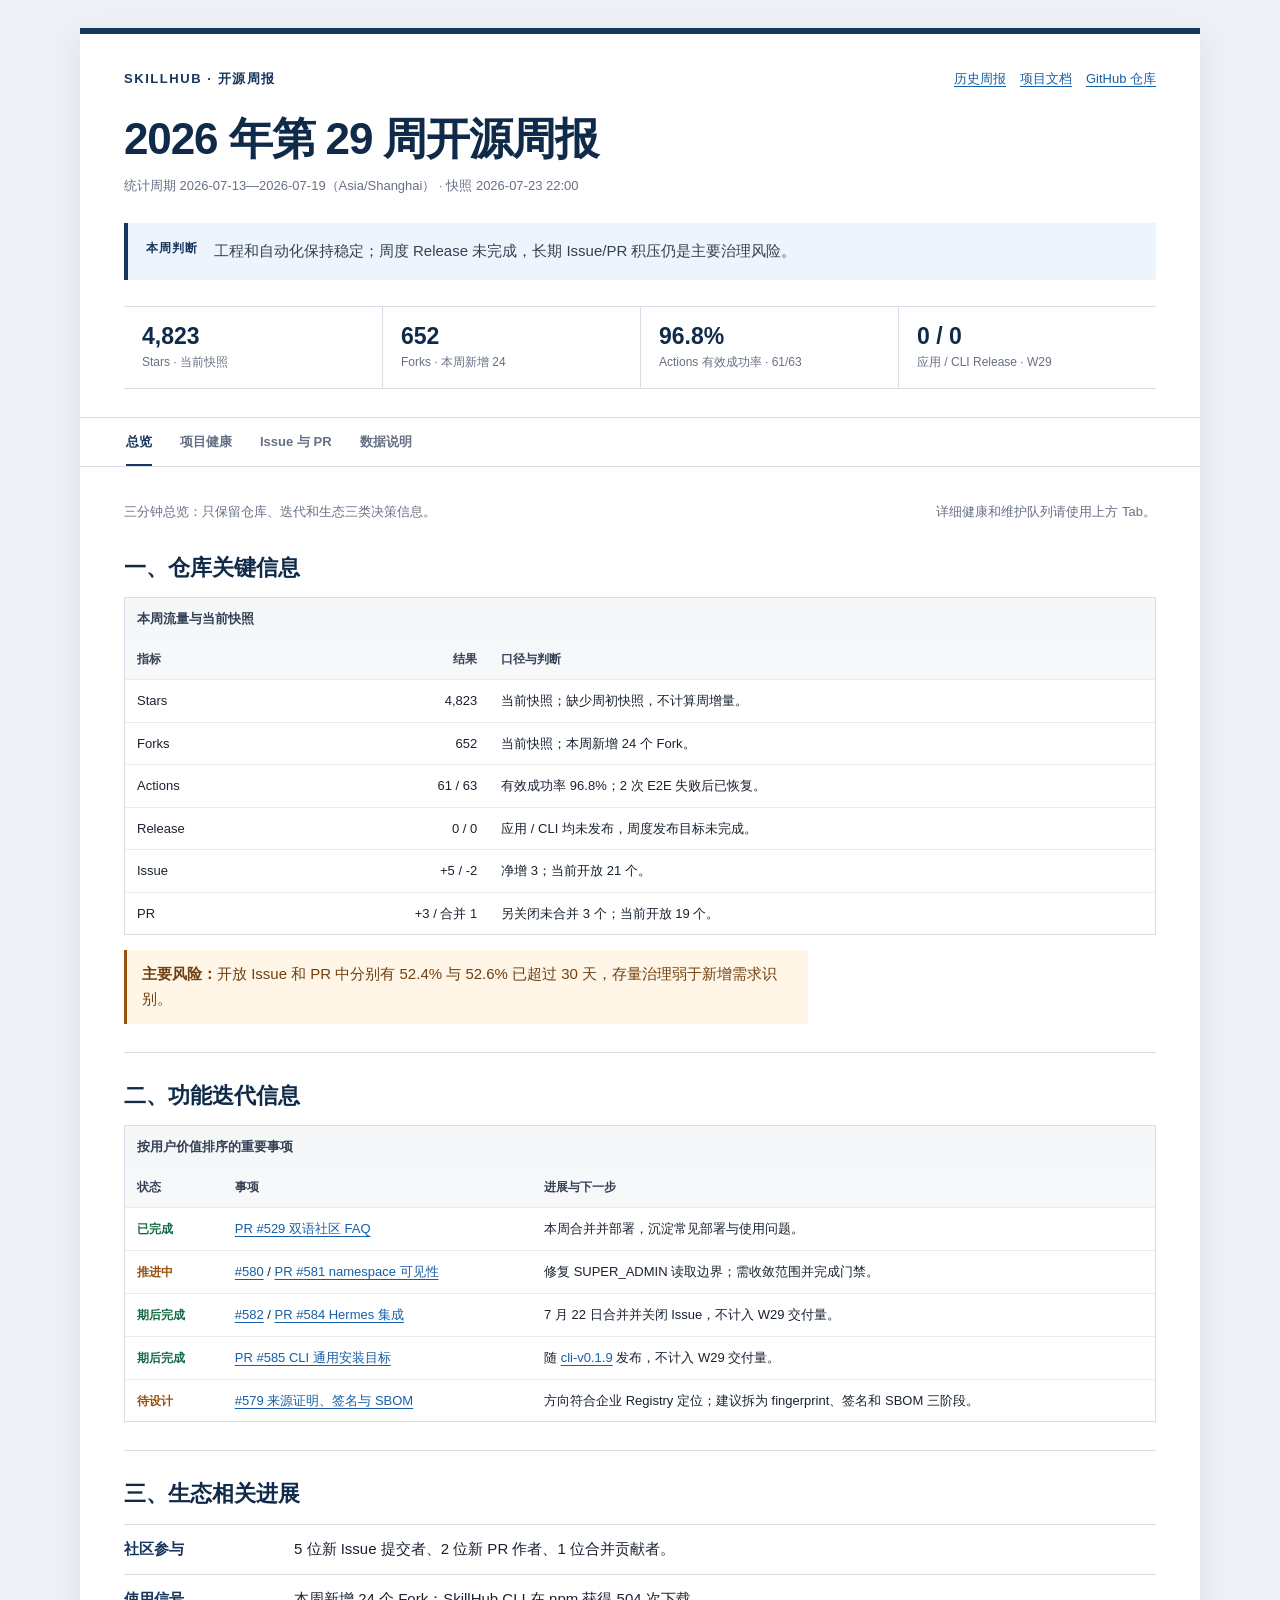
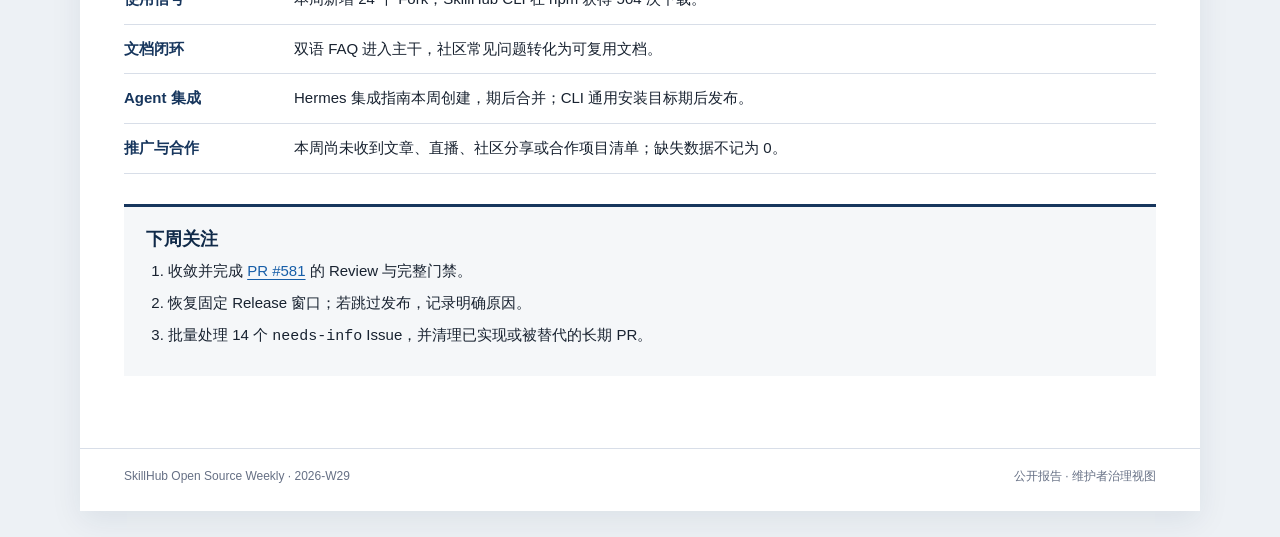
==== site/reports/2026-W29/index.html @ db6c9b44 "feat: publish initial SkillHub weekly report site" ====
<!doctype html>
<html lang="zh-CN">
<head>
  <meta charset="utf-8">
  <meta name="viewport" content="width=device-width,initial-scale=1">
  <meta name="description" content="SkillHub 2026 年第 29 周开源周报：仓库状态、功能迭代、生态进展及项目健康明细。">
  <title>SkillHub 开源周报｜2026 年第 29 周</title>
  <script>document.documentElement.classList.add('js')</script>
  <style>
    :root {
      color-scheme: light;
      --page: #edf1f5;
      --paper: #ffffff;
      --ink: #182230;
      --ink-soft: #344054;
      --muted: #667085;
      --line: #d8dee8;
      --line-soft: #e9edf2;
      --navy: #17365d;
      --navy-dark: #102a49;
      --blue-soft: #edf4fb;
      --green: #166b45;
      --green-soft: #edf8f2;
      --orange: #98520f;
      --orange-soft: #fff6e8;
      --red: #a23535;
      --red-soft: #fff1f1;
      --focus: #2e79c7;
    }

    * {
      box-sizing: border-box;
    }

    html {
      scroll-behavior: smooth;
    }

    body {
      margin: 0;
      background: var(--page);
      color: var(--ink);
      font: 15px/1.65 -apple-system, BlinkMacSystemFont, "Segoe UI", "PingFang SC",
        "Microsoft YaHei", sans-serif;
      text-rendering: optimizeLegibility;
    }

    a {
      color: #175ea8;
      text-underline-offset: 3px;
    }

    a:hover {
      color: #0f477f;
    }

    button,
    a {
      -webkit-tap-highlight-color: transparent;
    }

    :focus-visible {
      outline: 3px solid var(--focus);
      outline-offset: 3px;
    }

    .skip-link {
      position: fixed;
      z-index: 20;
      top: 8px;
      left: -999px;
      padding: 8px 12px;
      background: var(--navy-dark);
      color: #fff;
    }

    .skip-link:focus {
      left: 8px;
    }

    .report {
      width: min(1120px, calc(100% - 32px));
      min-height: 100vh;
      margin: 28px auto;
      background: var(--paper);
      box-shadow: 0 10px 30px rgb(16 42 73 / 8%);
    }

    .masthead {
      padding: 34px 44px 28px;
      border-top: 6px solid var(--navy);
    }

    .topline {
      display: flex;
      align-items: center;
      justify-content: space-between;
      gap: 20px;
      margin-bottom: 24px;
    }

    .brand {
      color: var(--navy);
      font-size: 13px;
      font-weight: 800;
      letter-spacing: .12em;
      text-transform: uppercase;
    }

    .utility-links {
      display: flex;
      flex-wrap: wrap;
      gap: 14px;
      font-size: 13px;
    }

    h1 {
      max-width: 780px;
      margin: 0;
      color: var(--navy-dark);
      font-size: clamp(30px, 4vw, 44px);
      line-height: 1.18;
      letter-spacing: -.025em;
    }

    .period {
      margin: 10px 0 0;
      color: var(--muted);
      font-size: 13px;
    }

    .headline {
      display: grid;
      grid-template-columns: auto 1fr;
      gap: 16px;
      align-items: start;
      margin: 26px 0 0;
      padding: 16px 18px;
      background: var(--blue-soft);
      border-left: 4px solid var(--navy);
      color: var(--ink-soft);
    }

    .headline-label {
      color: var(--navy);
      font-size: 12px;
      font-weight: 800;
      letter-spacing: .08em;
      white-space: nowrap;
    }

    .headline p {
      margin: 0;
    }

    .metrics {
      display: grid;
      grid-template-columns: repeat(4, 1fr);
      margin-top: 26px;
      border-block: 1px solid var(--line);
    }

    .metric {
      min-width: 0;
      padding: 15px 18px;
      border-left: 1px solid var(--line);
    }

    .metric:first-child {
      border-left: 0;
    }

    .metric strong {
      display: block;
      color: var(--navy-dark);
      font-size: 23px;
      line-height: 1.25;
      font-variant-numeric: tabular-nums;
    }

    .metric span {
      display: block;
      margin-top: 3px;
      color: var(--muted);
      font-size: 12px;
    }

    .tabs-wrap {
      position: sticky;
      z-index: 10;
      top: 0;
      overflow-x: auto;
      background: rgb(255 255 255 / 96%);
      border-block: 1px solid var(--line);
      backdrop-filter: blur(8px);
    }

    .tabs {
      display: flex;
      min-width: max-content;
      padding: 0 32px;
    }

    .tab {
      position: relative;
      min-height: 48px;
      padding: 0 14px;
      border: 0;
      background: transparent;
      color: var(--muted);
      cursor: pointer;
      font: inherit;
      font-size: 13px;
      font-weight: 750;
    }

    .tab::after {
      position: absolute;
      right: 14px;
      bottom: -1px;
      left: 14px;
      height: 3px;
      background: transparent;
      content: "";
    }

    .tab:hover {
      color: var(--navy);
    }

    .tab[aria-selected="true"] {
      color: var(--navy);
    }

    .tab[aria-selected="true"]::after {
      background: var(--navy);
    }

    main {
      padding: 0 44px 42px;
    }

    .tab-panel {
      padding-top: 4px;
    }

    .js .tab-panel[hidden] {
      display: none;
    }

    .panel-intro {
      display: flex;
      justify-content: space-between;
      gap: 24px;
      margin: 30px 0 2px;
      color: var(--muted);
      font-size: 13px;
    }

    .panel-intro p {
      margin: 0;
    }

    section.report-section {
      padding: 28px 0;
      border-top: 1px solid var(--line);
    }

    section.report-section:first-of-type {
      border-top: 0;
    }

    h2 {
      margin: 0 0 15px;
      color: var(--navy-dark);
      font-size: 22px;
      line-height: 1.35;
    }

    h3 {
      margin: 24px 0 10px;
      color: var(--ink);
      font-size: 16px;
      line-height: 1.4;
    }

    p {
      max-width: 82ch;
    }

    .section-lead {
      margin: -5px 0 17px;
      color: var(--ink-soft);
    }

    .table-wrap {
      overflow-x: auto;
      border: 1px solid var(--line);
    }

    table {
      width: 100%;
      min-width: 680px;
      border-collapse: collapse;
      font-size: 13px;
    }

    caption {
      padding: 10px 12px;
      background: #f5f7f9;
      color: var(--ink-soft);
      font-weight: 750;
      text-align: left;
    }

    th,
    td {
      padding: 10px 12px;
      border-bottom: 1px solid var(--line-soft);
      vertical-align: top;
      text-align: left;
    }

    th {
      background: #f7f8fa;
      color: var(--ink-soft);
      font-size: 12px;
      font-weight: 750;
      white-space: nowrap;
    }

    tbody tr:last-child td {
      border-bottom: 0;
    }

    .number {
      text-align: right;
      white-space: nowrap;
      font-variant-numeric: tabular-nums;
    }

    .status,
    .value-level {
      display: inline-block;
      font-size: 12px;
      font-weight: 800;
      white-space: nowrap;
    }

    .status.ok {
      color: var(--green);
    }

    .status.warn {
      color: var(--orange);
    }

    .status.risk {
      color: var(--red);
    }

    .value-level {
      min-width: 25px;
      padding: 1px 7px;
      border: 1px solid currentColor;
      border-radius: 999px;
      text-align: center;
    }

    .value-a {
      color: var(--red);
    }

    .value-b {
      color: var(--orange);
    }

    .value-c {
      color: var(--navy);
    }

    .value-d {
      color: var(--muted);
    }

    .risk-note {
      margin: 15px 0 0;
      padding: 12px 15px;
      background: var(--orange-soft);
      border-left: 3px solid var(--orange);
      color: #704010;
    }

    .ecosystem-list,
    .fact-list {
      margin: 0;
      padding: 0;
      list-style: none;
      border-top: 1px solid var(--line);
    }

    .ecosystem-list li {
      display: grid;
      grid-template-columns: 150px 1fr;
      gap: 20px;
      padding: 12px 0;
      border-bottom: 1px solid var(--line);
    }

    .ecosystem-list strong {
      color: var(--navy);
    }

    .next-actions {
      margin: 2px 0 30px;
      padding: 20px 22px;
      background: #f5f7f9;
      border-top: 3px solid var(--navy);
    }

    .next-actions h2 {
      margin-bottom: 8px;
      font-size: 18px;
    }

    .next-actions ol {
      margin: 0;
      padding-left: 22px;
    }

    .next-actions li {
      margin: 7px 0;
    }

    .health-grid {
      display: grid;
      grid-template-columns: 1fr 1fr;
      gap: 18px;
      margin-top: 18px;
    }

    .health-note {
      padding: 17px 18px;
      border: 1px solid var(--line);
    }

    .health-note h3 {
      margin: 0 0 7px;
      color: var(--navy);
    }

    .health-note p {
      margin: 0;
      color: var(--ink-soft);
    }

    .flow-summary {
      display: grid;
      grid-template-columns: repeat(2, 1fr);
      gap: 1px;
      margin: 18px 0 24px;
      background: var(--line);
      border: 1px solid var(--line);
    }

    .flow-item {
      padding: 15px 17px;
      background: var(--paper);
    }

    .flow-item strong {
      display: block;
      color: var(--navy);
      font-size: 18px;
      font-variant-numeric: tabular-nums;
    }

    .flow-item span {
      color: var(--muted);
      font-size: 12px;
    }

    details {
      margin-top: 16px;
      border: 1px solid var(--line);
    }

    summary {
      padding: 12px 15px;
      background: #f7f8fa;
      color: var(--ink-soft);
      cursor: pointer;
      font-weight: 750;
    }

    .details-body {
      padding: 4px 15px 14px;
    }

    .method-list {
      margin: 0;
      padding: 0;
      list-style: none;
      border-top: 1px solid var(--line);
    }

    .method-list li {
      display: grid;
      grid-template-columns: 180px 1fr;
      gap: 20px;
      padding: 12px 0;
      border-bottom: 1px solid var(--line);
    }

    .method-list strong {
      color: var(--navy);
    }

    footer {
      display: flex;
      justify-content: space-between;
      gap: 24px;
      padding: 18px 44px 24px;
      border-top: 1px solid var(--line);
      color: var(--muted);
      font-size: 12px;
    }

    .sr-only {
      position: absolute;
      width: 1px;
      height: 1px;
      padding: 0;
      margin: -1px;
      overflow: hidden;
      clip: rect(0, 0, 0, 0);
      white-space: nowrap;
      border: 0;
    }

    @media (max-width: 760px) {
      .report {
        width: 100%;
        margin: 0;
        box-shadow: none;
      }

      .masthead,
      main,
      footer {
        padding-right: 18px;
        padding-left: 18px;
      }

      .topline,
      footer,
      .panel-intro {
        align-items: flex-start;
        flex-direction: column;
        gap: 8px;
      }

      .headline {
        grid-template-columns: 1fr;
        gap: 5px;
      }

      .metrics {
        grid-template-columns: repeat(2, 1fr);
      }

      .metric:nth-child(3) {
        border-top: 1px solid var(--line);
        border-left: 0;
      }

      .metric:nth-child(4) {
        border-top: 1px solid var(--line);
      }

      .tabs {
        padding: 0 6px;
      }

      .health-grid,
      .flow-summary {
        grid-template-columns: 1fr;
      }

      .ecosystem-list li,
      .method-list li {
        grid-template-columns: 1fr;
        gap: 3px;
      }
    }

    @media (prefers-reduced-motion: reduce) {
      html {
        scroll-behavior: auto;
      }
    }

    @media print {
      @page {
        size: A4;
        margin: 13mm;
      }

      body {
        background: #fff;
        font-size: 10px;
      }

      .report {
        width: 100%;
        margin: 0;
        box-shadow: none;
      }

      .masthead,
      main,
      footer {
        padding-right: 0;
        padding-left: 0;
      }

      .tabs-wrap,
      .skip-link,
      .utility-links {
        display: none !important;
      }

      .tab-panel[hidden] {
        display: block !important;
      }

      .tab-panel {
        break-before: page;
      }

      .tab-panel:first-child {
        break-before: auto;
      }

      section.report-section {
        padding: 16px 0;
      }

      h1 {
        font-size: 27px;
      }

      h2,
      h3,
      tr,
      .health-note,
      .next-actions {
        break-inside: avoid;
      }

      table {
        min-width: 0;
        font-size: 8px;
      }

      th,
      td {
        padding: 5px 6px;
      }
    }
  </style>
  <noscript>
    <style>
      .tabs-wrap { display: none !important; }
      .tab-panel[hidden] { display: block !important; }
    </style>
  </noscript>
</head>
<body>
  <a class="skip-link" href="#report-content">跳到报告正文</a>
  <article class="report">
    <header class="masthead">
      <div class="topline">
        <span class="brand">SkillHub · 开源周报</span>
        <nav class="utility-links" aria-label="站点链接">
          <a href="../../archive.html">历史周报</a>
          <a href="https://iflytek.github.io/skillhub/">项目文档</a>
          <a href="https://github.com/iflytek/skillhub">GitHub 仓库</a>
        </nav>
      </div>
      <h1>2026 年第 29 周开源周报</h1>
      <p class="period">统计周期 2026-07-13—2026-07-19（Asia/Shanghai） · 快照 2026-07-23 22:00</p>
      <div class="headline">
        <span class="headline-label">本周判断</span>
        <p>工程和自动化保持稳定；周度 Release 未完成，长期 Issue/PR 积压仍是主要治理风险。</p>
      </div>
      <div class="metrics" aria-label="四项核心指标">
        <div class="metric"><strong>4,823</strong><span>Stars · 当前快照</span></div>
        <div class="metric"><strong>652</strong><span>Forks · 本周新增 24</span></div>
        <div class="metric"><strong>96.8%</strong><span>Actions 有效成功率 · 61/63</span></div>
        <div class="metric"><strong>0 / 0</strong><span>应用 / CLI Release · W29</span></div>
      </div>
    </header>

    <div class="tabs-wrap">
      <nav class="tabs" role="tablist" aria-label="周报视图">
        <button class="tab" id="tab-overview" type="button" role="tab" aria-selected="true"
          aria-controls="panel-overview" tabindex="0" data-tab="overview">总览</button>
        <button class="tab" id="tab-health" type="button" role="tab" aria-selected="false"
          aria-controls="panel-health" tabindex="-1" data-tab="health">项目健康</button>
        <button class="tab" id="tab-flow" type="button" role="tab" aria-selected="false"
          aria-controls="panel-flow" tabindex="-1" data-tab="flow">Issue 与 PR</button>
        <button class="tab" id="tab-method" type="button" role="tab" aria-selected="false"
          aria-controls="panel-method" tabindex="-1" data-tab="method">数据说明</button>
      </nav>
    </div>

    <main id="report-content">
      <div class="tab-panel" id="panel-overview" role="tabpanel" tabindex="0"
        aria-labelledby="tab-overview" data-panel="overview">
        <div class="panel-intro">
          <p>三分钟总览：只保留仓库、迭代和生态三类决策信息。</p>
          <p>详细健康和维护队列请使用上方 Tab。</p>
        </div>

        <section class="report-section" aria-labelledby="repository-title">
          <h2 id="repository-title">一、仓库关键信息</h2>
          <div class="table-wrap">
            <table>
              <caption>本周流量与当前快照</caption>
              <thead>
                <tr><th>指标</th><th class="number">结果</th><th>口径与判断</th></tr>
              </thead>
              <tbody>
                <tr><td>Stars</td><td class="number">4,823</td><td>当前快照；缺少周初快照，不计算周增量。</td></tr>
                <tr><td>Forks</td><td class="number">652</td><td>当前快照；本周新增 24 个 Fork。</td></tr>
                <tr><td>Actions</td><td class="number">61 / 63</td><td>有效成功率 96.8%；2 次 E2E 失败后已恢复。</td></tr>
                <tr><td>Release</td><td class="number">0 / 0</td><td>应用 / CLI 均未发布，周度发布目标未完成。</td></tr>
                <tr><td>Issue</td><td class="number">+5 / -2</td><td>净增 3；当前开放 21 个。</td></tr>
                <tr><td>PR</td><td class="number">+3 / 合并 1</td><td>另关闭未合并 3 个；当前开放 19 个。</td></tr>
              </tbody>
            </table>
          </div>
          <p class="risk-note"><strong>主要风险：</strong>开放 Issue 和 PR 中分别有 52.4% 与 52.6% 已超过 30 天，存量治理弱于新增需求识别。</p>
        </section>

        <section class="report-section" aria-labelledby="feature-title">
          <h2 id="feature-title">二、功能迭代信息</h2>
          <div class="table-wrap">
            <table>
              <caption>按用户价值排序的重要事项</caption>
              <thead>
                <tr><th>状态</th><th>事项</th><th>进展与下一步</th></tr>
              </thead>
              <tbody>
                <tr>
                  <td><span class="status ok">已完成</span></td>
                  <td><a href="https://github.com/iflytek/skillhub/pull/529">PR #529 双语社区 FAQ</a></td>
                  <td>本周合并并部署，沉淀常见部署与使用问题。</td>
                </tr>
                <tr>
                  <td><span class="status warn">推进中</span></td>
                  <td><a href="https://github.com/iflytek/skillhub/issues/580">#580</a> / <a href="https://github.com/iflytek/skillhub/pull/581">PR #581 namespace 可见性</a></td>
                  <td>修复 SUPER_ADMIN 读取边界；需收敛范围并完成门禁。</td>
                </tr>
                <tr>
                  <td><span class="status ok">期后完成</span></td>
                  <td><a href="https://github.com/iflytek/skillhub/issues/582">#582</a> / <a href="https://github.com/iflytek/skillhub/pull/584">PR #584 Hermes 集成</a></td>
                  <td>7 月 22 日合并并关闭 Issue，不计入 W29 交付量。</td>
                </tr>
                <tr>
                  <td><span class="status ok">期后完成</span></td>
                  <td><a href="https://github.com/iflytek/skillhub/pull/585">PR #585 CLI 通用安装目标</a></td>
                  <td>随 <a href="https://github.com/iflytek/skillhub/releases/tag/cli-v0.1.9">cli-v0.1.9</a> 发布，不计入 W29 交付量。</td>
                </tr>
                <tr>
                  <td><span class="status warn">待设计</span></td>
                  <td><a href="https://github.com/iflytek/skillhub/issues/579">#579 来源证明、签名与 SBOM</a></td>
                  <td>方向符合企业 Registry 定位；建议拆为 fingerprint、签名和 SBOM 三阶段。</td>
                </tr>
              </tbody>
            </table>
          </div>
        </section>

        <section class="report-section" aria-labelledby="ecosystem-title">
          <h2 id="ecosystem-title">三、生态相关进展</h2>
          <ul class="ecosystem-list">
            <li><strong>社区参与</strong><span>5 位新 Issue 提交者、2 位新 PR 作者、1 位合并贡献者。</span></li>
            <li><strong>使用信号</strong><span>本周新增 24 个 Fork；SkillHub CLI 在 npm 获得 504 次下载。</span></li>
            <li><strong>文档闭环</strong><span>双语 FAQ 进入主干，社区常见问题转化为可复用文档。</span></li>
            <li><strong>Agent 集成</strong><span>Hermes 集成指南本周创建，期后合并；CLI 通用安装目标期后发布。</span></li>
            <li><strong>推广与合作</strong><span>本周尚未收到文章、直播、社区分享或合作项目清单；缺失数据不记为 0。</span></li>
          </ul>
        </section>

        <aside class="next-actions" aria-labelledby="next-title">
          <h2 id="next-title">下周关注</h2>
          <ol>
            <li>收敛并完成 <a href="https://github.com/iflytek/skillhub/pull/581">PR #581</a> 的 Review 与完整门禁。</li>
            <li>恢复固定 Release 窗口；若跳过发布，记录明确原因。</li>
            <li>批量处理 14 个 <code>needs-info</code> Issue，并清理已实现或被替代的长期 PR。</li>
          </ol>
        </aside>
      </div>

      <div class="tab-panel" id="panel-health" role="tabpanel" tabindex="0"
        aria-labelledby="tab-health" data-panel="health" hidden>
        <div class="panel-intro">
          <p>项目健康详情：用于维护者判断工程、交付和治理风险。</p>
          <p>成功流水线不等同于“无漏洞”。</p>
        </div>

        <section class="report-section" aria-labelledby="health-summary-title">
          <h2 id="health-summary-title">项目健康状态</h2>
          <div class="table-wrap">
            <table>
              <caption>健康维度判断</caption>
              <thead>
                <tr><th>维度</th><th>状态</th><th>证据</th><th>判断</th></tr>
              </thead>
              <tbody>
                <tr><td>工程稳定性</td><td><span class="status ok">稳定</span></td><td>61/63，96.8%</td><td>失败集中于 PR #581 早期 E2E，后续恢复。</td></tr>
                <tr><td>安全流水线</td><td><span class="status ok">稳定</span></td><td>11/11 执行成功</td><td>另有 3 次等待外部 PR 授权；不代表漏洞为零。</td></tr>
                <tr><td>自动化运营</td><td><span class="status ok">稳定</span></td><td>Rescore 28/28；Triage 6/6</td><td>新 Issue 自动分诊平均约 17 秒。</td></tr>
                <tr><td>Release 交付</td><td><span class="status risk">风险</span></td><td>W29 为 0 / 0</td><td>应用发布空窗达到 16 天，周度目标未完成。</td></tr>
                <tr><td>Issue 治理</td><td><span class="status warn">需关注</span></td><td>11/21 超 30 天</td><td>14 个仍为 <code>needs-info</code>。</td></tr>
                <tr><td>PR 治理</td><td><span class="status warn">需关注</span></td><td>10/19 超 30 天</td><td>Review 与关闭决策仍是主要瓶颈。</td></tr>
                <tr><td>社区响应</td><td><span class="status warn">需关注</span></td><td>人工覆盖 3/5</td><td>自动分诊全覆盖，但不能替代维护者确认。</td></tr>
              </tbody>
            </table>
          </div>
        </section>

        <section class="report-section" aria-labelledby="ci-title">
          <h2 id="ci-title">CI 与自动化执行</h2>
          <p class="section-lead">统计期内有 101 条 Actions 记录，其中 63 次实际执行；<code>action_required</code> 与条件性 <code>skipped</code> 不进入有效成功率分母。</p>
          <div class="table-wrap">
            <table>
              <caption>工作流执行明细</caption>
              <thead>
                <tr><th>工作流</th><th class="number">总记录</th><th class="number">成功</th><th class="number">失败</th><th class="number">等待授权</th><th class="number">跳过</th></tr>
              </thead>
              <tbody>
                <tr><td>PR Tests</td><td class="number">12</td><td class="number">9</td><td class="number">0</td><td class="number">3</td><td class="number">0</td></tr>
                <tr><td>PR E2E Tests</td><td class="number">8</td><td class="number">4</td><td class="number">2</td><td class="number">2</td><td class="number">0</td></tr>
                <tr><td>PR CLI</td><td class="number">3</td><td class="number">2</td><td class="number">0</td><td class="number">1</td><td class="number">0</td></tr>
                <tr><td>PR Scripts</td><td class="number">2</td><td class="number">0</td><td class="number">0</td><td class="number">2</td><td class="number">0</td></tr>
                <tr><td>Security</td><td class="number">14</td><td class="number">11</td><td class="number">0</td><td class="number">3</td><td class="number">0</td></tr>
                <tr><td>Deploy Docs</td><td class="number">1</td><td class="number">1</td><td class="number">0</td><td class="number">0</td><td class="number">0</td></tr>
                <tr><td>Issue Backlog Rescore</td><td class="number">28</td><td class="number">28</td><td class="number">0</td><td class="number">0</td><td class="number">0</td></tr>
                <tr><td>Issue Triage</td><td class="number">31</td><td class="number">6</td><td class="number">0</td><td class="number">0</td><td class="number">25</td></tr>
                <tr><td>Claim Issue Reward</td><td class="number">2</td><td class="number">0</td><td class="number">0</td><td class="number">0</td><td class="number">2</td></tr>
              </tbody>
            </table>
          </div>
          <p class="risk-note"><strong>覆盖风险：</strong>部分外部 PR 仍等待工作流授权；这类记录表示检查未执行，不能解释为门禁通过。</p>
        </section>

        <section class="report-section" aria-labelledby="delivery-title">
          <h2 id="delivery-title">安全、Release 与存量健康</h2>
          <div class="health-grid">
            <article class="health-note">
              <h3>安全与供应链</h3>
              <p>Security 实际执行 11 次并全部成功。仓库保留 CodeQL 定时扫描和 dependency review；公开数据无法确认未修复告警数量。</p>
            </article>
            <article class="health-note">
              <h3>Release 交付</h3>
              <p>W29 应用与 CLI 均未发布。<a href="https://github.com/iflytek/skillhub/releases/tag/v0.2.14">v0.2.14</a> 和 <a href="https://github.com/iflytek/skillhub/releases/tag/cli-v0.1.9">cli-v0.1.9</a> 于 7 月 22 日期后补发，不计入 W29。</p>
            </article>
            <article class="health-note">
              <h3>Issue 年龄结构</h3>
              <p>开放 21 个：不足 7 天 5 个、7—13 天 3 个、14—29 天 2 个、30 天以上 11 个。</p>
            </article>
            <article class="health-note">
              <h3>PR 年龄结构</h3>
              <p>开放 19 个：不足 7 天 5 个、7—13 天 1 个、14—29 天 3 个、30 天以上 10 个。</p>
            </article>
          </div>
        </section>

        <section class="report-section" aria-labelledby="response-title">
          <h2 id="response-title">社区响应</h2>
          <p>5 个新增 Issue 均在 15—19 秒内获得自动分诊，平均约 17 秒。按“维护者评论或形成配对 PR”统计，可观察人工处理覆盖率为 3/5。</p>
          <div class="table-wrap">
            <table>
              <caption>新增 Issue 的首次可观察处置</caption>
              <thead><tr><th>Issue</th><th>首次处置</th><th>耗时</th><th>状态</th></tr></thead>
              <tbody>
                <tr><td><a href="https://github.com/iflytek/skillhub/issues/586">#586</a></td><td>维护者确认 OSS 同步问题</td><td>约 1 小时 55 分</td><td>期后关闭</td></tr>
                <tr><td><a href="https://github.com/iflytek/skillhub/issues/580">#580</a></td><td>形成配对 PR #581</td><td>约 13 小时</td><td>推进中</td></tr>
                <tr><td><a href="https://github.com/iflytek/skillhub/issues/582">#582</a></td><td>形成配对 PR #584</td><td>约 46 小时</td><td>期后完成</td></tr>
                <tr><td><a href="https://github.com/iflytek/skillhub/issues/579">#579</a>、<a href="https://github.com/iflytek/skillhub/issues/583">#583</a></td><td>统计期内未观察到明确人工评论</td><td>未取得</td><td>待确认</td></tr>
              </tbody>
            </table>
          </div>
        </section>
      </div>

      <div class="tab-panel" id="panel-flow" role="tabpanel" tabindex="0"
        aria-labelledby="tab-flow" data-panel="flow" hidden>
        <div class="panel-intro">
          <p>先看本周流转，再看当前高价值维护队列。</p>
          <p>价值级别是人工治理判断，不替代仓库标签。</p>
        </div>

        <section class="report-section" aria-labelledby="flow-title">
          <h2 id="flow-title">本周 Issue 与 PR 流转</h2>
          <div class="flow-summary">
            <div class="flow-item"><strong>Issue +5 / -2</strong><span>净增 3 · 当前开放 21</span></div>
            <div class="flow-item"><strong>PR +3 / 合并 1</strong><span>关闭未合并 3 · 当前开放 19</span></div>
          </div>

          <h3>新增 Issue（按价值排序）</h3>
          <div class="table-wrap">
            <table>
              <caption class="sr-only">W29 新增 Issue 价值排序</caption>
              <thead><tr><th>价值</th><th>Issue</th><th>判断</th><th>当前进展</th></tr></thead>
              <tbody>
                <tr><td><span class="value-level value-a">A</span></td><td><a href="https://github.com/iflytek/skillhub/issues/586">#586 OSS 启动脚本缺少 Cookie Secret</a></td><td>阻断依赖 OSS 的部署用户。</td><td>期后已同步并关闭。</td></tr>
                <tr><td><span class="value-level value-a">A</span></td><td><a href="https://github.com/iflytek/skillhub/issues/580">#580 SUPER_ADMIN namespace 可见性</a></td><td>企业治理核心体验问题。</td><td>配对 PR #581 仍开放。</td></tr>
                <tr><td><span class="value-level value-b">B</span></td><td><a href="https://github.com/iflytek/skillhub/issues/583">#583 DingTalk OAuth</a></td><td>身份接入价值高，安全风险也高。</td><td>与 PR #467 配对，待安全审查。</td></tr>
                <tr><td><span class="value-level value-b">B</span></td><td><a href="https://github.com/iflytek/skillhub/issues/579">#579 来源证明、签名与 SBOM</a></td><td>战略价值高，当前范围过大。</td><td>待拆分设计。</td></tr>
                <tr><td><span class="value-level value-c">C</span></td><td><a href="https://github.com/iflytek/skillhub/issues/582">#582 Hermes Skill 集成</a></td><td>边界清晰的生态文档需求。</td><td>期后合并并关闭。</td></tr>
              </tbody>
            </table>
          </div>

          <h3>新增、合并与关闭 PR</h3>
          <div class="table-wrap">
            <table>
              <caption class="sr-only">W29 PR 流转</caption>
              <thead><tr><th>类型</th><th>价值</th><th>PR</th><th>结果与判断</th></tr></thead>
              <tbody>
                <tr><td>新增</td><td><span class="value-level value-a">A</span></td><td><a href="https://github.com/iflytek/skillhub/pull/581">#581 namespace 可见性</a></td><td>价值高、范围较大，需收敛并重跑门禁。</td></tr>
                <tr><td>新增</td><td><span class="value-level value-b">B</span></td><td><a href="https://github.com/iflytek/skillhub/pull/584">#584 Hermes 指南</a></td><td>期后已合并并关闭 #582。</td></tr>
                <tr><td>新增</td><td><span class="value-level value-c">C</span></td><td><a href="https://github.com/iflytek/skillhub/pull/585">#585 CLI 通用安装目标</a></td><td>期后合并并随 cli-v0.1.9 发布。</td></tr>
                <tr><td>合并</td><td><span class="value-level value-b">B</span></td><td><a href="https://github.com/iflytek/skillhub/pull/529">#529 双语 FAQ</a></td><td>文档价值明确；约 31.4 天 Lead Time 偏长。</td></tr>
                <tr><td>关闭未合并</td><td>—</td><td>#575 / #459 / #569</td><td>分别为未采用、已有等价能力和生态示例未进入主干。</td></tr>
              </tbody>
            </table>
          </div>
        </section>

        <section class="report-section" aria-labelledby="priority-title">
          <h2 id="priority-title">当前高价值维护队列</h2>
          <p class="section-lead">以下为 2026-07-23 22:00 快照，只列需要明确决策的 A/B 项；其余队列按主题合并，避免把周报变成全量工单导出。</p>

          <h3>Issue：A 级优先处理</h3>
          <div class="table-wrap">
            <table>
              <caption class="sr-only">A 级开放 Issue</caption>
              <thead><tr><th>Issue</th><th>价值判断</th><th>建议动作</th></tr></thead>
              <tbody>
                <tr><td><a href="https://github.com/iflytek/skillhub/issues/596">#596 驳回版本同版本号重传返回 500</a></td><td>发布核心流程确定性错误。</td><td>优先审查配对 PR #601，并回归版本指针。</td></tr>
                <tr><td><a href="https://github.com/iflytek/skillhub/issues/580">#580 namespace 可见性</a></td><td>企业治理核心体验，已有成熟实现。</td><td>收敛 PR #581 范围并完成完整门禁。</td></tr>
                <tr><td><a href="https://github.com/iflytek/skillhub/issues/516">#516 多 Skill 仓库导入与同步</a></td><td>与 Registry 增长定位高度一致。</td><td>先形成一期验收标准，再做扫描与批量发布。</td></tr>
                <tr><td><a href="https://github.com/iflytek/skillhub/issues/518">#518 SemVer 与预发布版本</a></td><td>Registry 基础协议，文档与实现需统一。</td><td>先统一兼容、排序、latest 和 prerelease 规则。</td></tr>
              </tbody>
            </table>
          </div>

          <h3>Issue：B 级需设计或严格审查</h3>
          <div class="table-wrap">
            <table>
              <caption class="sr-only">B 级开放 Issue</caption>
              <thead><tr><th>Issue</th><th>建议动作</th></tr></thead>
              <tbody>
                <tr><td><a href="https://github.com/iflytek/skillhub/issues/597">#597 异步索引可观察性</a></td><td>先补失败指标与 MDC，再决定有界重试。</td></tr>
                <tr><td><a href="https://github.com/iflytek/skillhub/issues/583">#583 DingTalk OAuth</a></td><td>围绕 Issue 对 PR #467 做集中安全评审。</td></tr>
                <tr><td><a href="https://github.com/iflytek/skillhub/issues/579">#579 来源证明、签名与 SBOM</a></td><td>拆分 fingerprint、签名验证和 SBOM。</td></tr>
                <tr><td><a href="https://github.com/iflytek/skillhub/issues/556">#556 合规元数据与审计</a></td><td>审查领域模型、迁移、查询性能和 API 生成。</td></tr>
                <tr><td><a href="https://github.com/iflytek/skillhub/issues/452">#452 Skill Evaluation</a></td><td>先做外部执行、SkillHub 接收并展示结果的窄版本。</td></tr>
              </tbody>
            </table>
          </div>

          <h3>PR：A 级优先推进</h3>
          <div class="table-wrap">
            <table>
              <caption class="sr-only">A 级开放 PR</caption>
              <thead><tr><th>PR</th><th>价值判断</th><th>建议动作</th></tr></thead>
              <tbody>
                <tr><td><a href="https://github.com/iflytek/skillhub/pull/601">#601 修复驳回版本重传 500</a></td><td>直接修复发布核心流程。</td><td>完成 CI 与 Review 后优先合并。</td></tr>
                <tr><td><a href="https://github.com/iflytek/skillhub/pull/581">#581 namespace 可见性</a></td><td>用户价值高，但范围继续扩大。</td><td>核对无关变更，rebase 后重跑完整门禁。</td></tr>
                <tr><td><a href="https://github.com/iflytek/skillhub/pull/592">#592 标签变更后重建搜索索引</a></td><td>修复真实索引一致性错误。</td><td>确认完整 CI；稳健性问题由 #597 跟踪。</td></tr>
                <tr><td><a href="https://github.com/iflytek/skillhub/pull/593">#593 部署与运维 FAQ</a></td><td>低风险，可降低社区支持成本。</td><td>事实校对后合并。</td></tr>
              </tbody>
            </table>
          </div>

          <details>
            <summary>展开：需要清理的长期 PR</summary>
            <div class="details-body">
              <p><a href="https://github.com/iflytek/skillhub/pull/460">#460</a>、<a href="https://github.com/iflytek/skillhub/pull/457">#457</a>、<a href="https://github.com/iflytek/skillhub/pull/442">#442</a> 已被主干实现或替代；<a href="https://github.com/iflytek/skillhub/pull/437">#437</a> 依赖未推进的父 PR。建议在确认无剩余差异后关闭，减少队列噪音。</p>
            </div>
          </details>
        </section>
      </div>

      <div class="tab-panel" id="panel-method" role="tabpanel" tabindex="0"
        aria-labelledby="tab-method" data-panel="method" hidden>
        <div class="panel-intro">
          <p>这里说明时间边界、数据来源与缺失项。</p>
          <p>缺失数据均标为“未取得”，不替换为 0。</p>
        </div>

        <section class="report-section" aria-labelledby="method-title">
          <h2 id="method-title">统计口径</h2>
          <ul class="method-list">
            <li><strong>统计周期</strong><span>2026-07-13 00:00—2026-07-19 23:59，Asia/Shanghai；API 过滤使用等价 UTC 区间。</span></li>
            <li><strong>当前快照</strong><span>2026-07-23 22:00；开放 Issue/PR、Stars、Forks 和 Watchers 均属于快照，不回填为 W29 流量。</span></li>
            <li><strong>期后进展</strong><span>7 月 20 日以后发生的合并、关闭和 Release 仅说明后续结果，明确不计入 W29。</span></li>
            <li><strong>Actions 成功率</strong><span><code>success / (success + failure)</code>；等待授权和条件性跳过不进入分母。</span></li>
            <li><strong>Issue / PR</strong><span>GitHub Issues API 会同时返回 PR，本报告将两者分开统计；价值 A—D 为人工治理判断。</span></li>
            <li><strong>推广数据</strong><span>推广动作由维护者补录；Fork、下载、Issue 作者和 PR 作者是不同信号，不作为转化漏斗。</span></li>
          </ul>
        </section>

        <section class="report-section" aria-labelledby="source-title">
          <h2 id="source-title">数据来源与限制</h2>
          <div class="table-wrap">
            <table>
              <caption>来源覆盖</caption>
              <thead><tr><th>来源</th><th>用途</th><th>限制</th></tr></thead>
              <tbody>
                <tr><td>GitHub 公共 REST API</td><td>仓库、Issue、PR、Release、Actions、Fork</td><td>Traffic 与私有安全告警不可见。</td></tr>
                <tr><td>GitHub Actions 与本地 Git</td><td>流水线运行、恢复证据和变更核对</td><td>外部 PR 等待授权时无实际执行样本。</td></tr>
                <tr><td>npm Downloads API</td><td><code>@astron-team/skillhub</code> 周下载</td><td>下载不等同于独立用户。</td></tr>
                <tr><td>维护者人工底稿</td><td>价值排序、推广动作和期后确认</td><td>推广动作尚未提供。</td></tr>
              </tbody>
            </table>
          </div>
          <p class="risk-note"><strong>未取得：</strong>GitHub Traffic、Referrers、周初 Stargazer 快照、私有安全告警，以及生产 SkillHub 实例的可用率、延迟、Skill 数量和扫描成功率。</p>
        </section>
      </div>
    </main>

    <footer>
      <span>SkillHub Open Source Weekly · 2026-W29</span>
      <span>公开报告 · 维护者治理视图</span>
    </footer>
  </article>

  <script>
    (function () {
      var tabs = Array.prototype.slice.call(document.querySelectorAll('[role="tab"]'));
      var panels = Array.prototype.slice.call(document.querySelectorAll('[role="tabpanel"]'));

      function activate(name, moveFocus, updateHash) {
        var nextTab = tabs.find(function (tab) { return tab.dataset.tab === name; }) || tabs[0];
        tabs.forEach(function (tab) {
          var selected = tab === nextTab;
          tab.setAttribute('aria-selected', selected ? 'true' : 'false');
          tab.tabIndex = selected ? 0 : -1;
        });
        panels.forEach(function (panel) {
          panel.hidden = panel.dataset.panel !== nextTab.dataset.tab;
        });
        if (moveFocus) nextTab.focus();
        if (updateHash && history.replaceState) {
          history.replaceState(null, '', '#' + nextTab.dataset.tab);
        }
      }

      tabs.forEach(function (tab, index) {
        tab.addEventListener('click', function () {
          activate(tab.dataset.tab, false, true);
        });
        tab.addEventListener('keydown', function (event) {
          var nextIndex = index;
          if (event.key === 'ArrowRight') nextIndex = (index + 1) % tabs.length;
          else if (event.key === 'ArrowLeft') nextIndex = (index - 1 + tabs.length) % tabs.length;
          else if (event.key === 'Home') nextIndex = 0;
          else if (event.key === 'End') nextIndex = tabs.length - 1;
          else return;
          event.preventDefault();
          activate(tabs[nextIndex].dataset.tab, true, true);
        });
      });

      window.addEventListener('hashchange', function () {
        activate(location.hash.replace('#', ''), false, false);
      });
      var initial = location.hash.replace('#', '');
      activate(initial, false, false);
    }());
  </script>
</body>
</html>
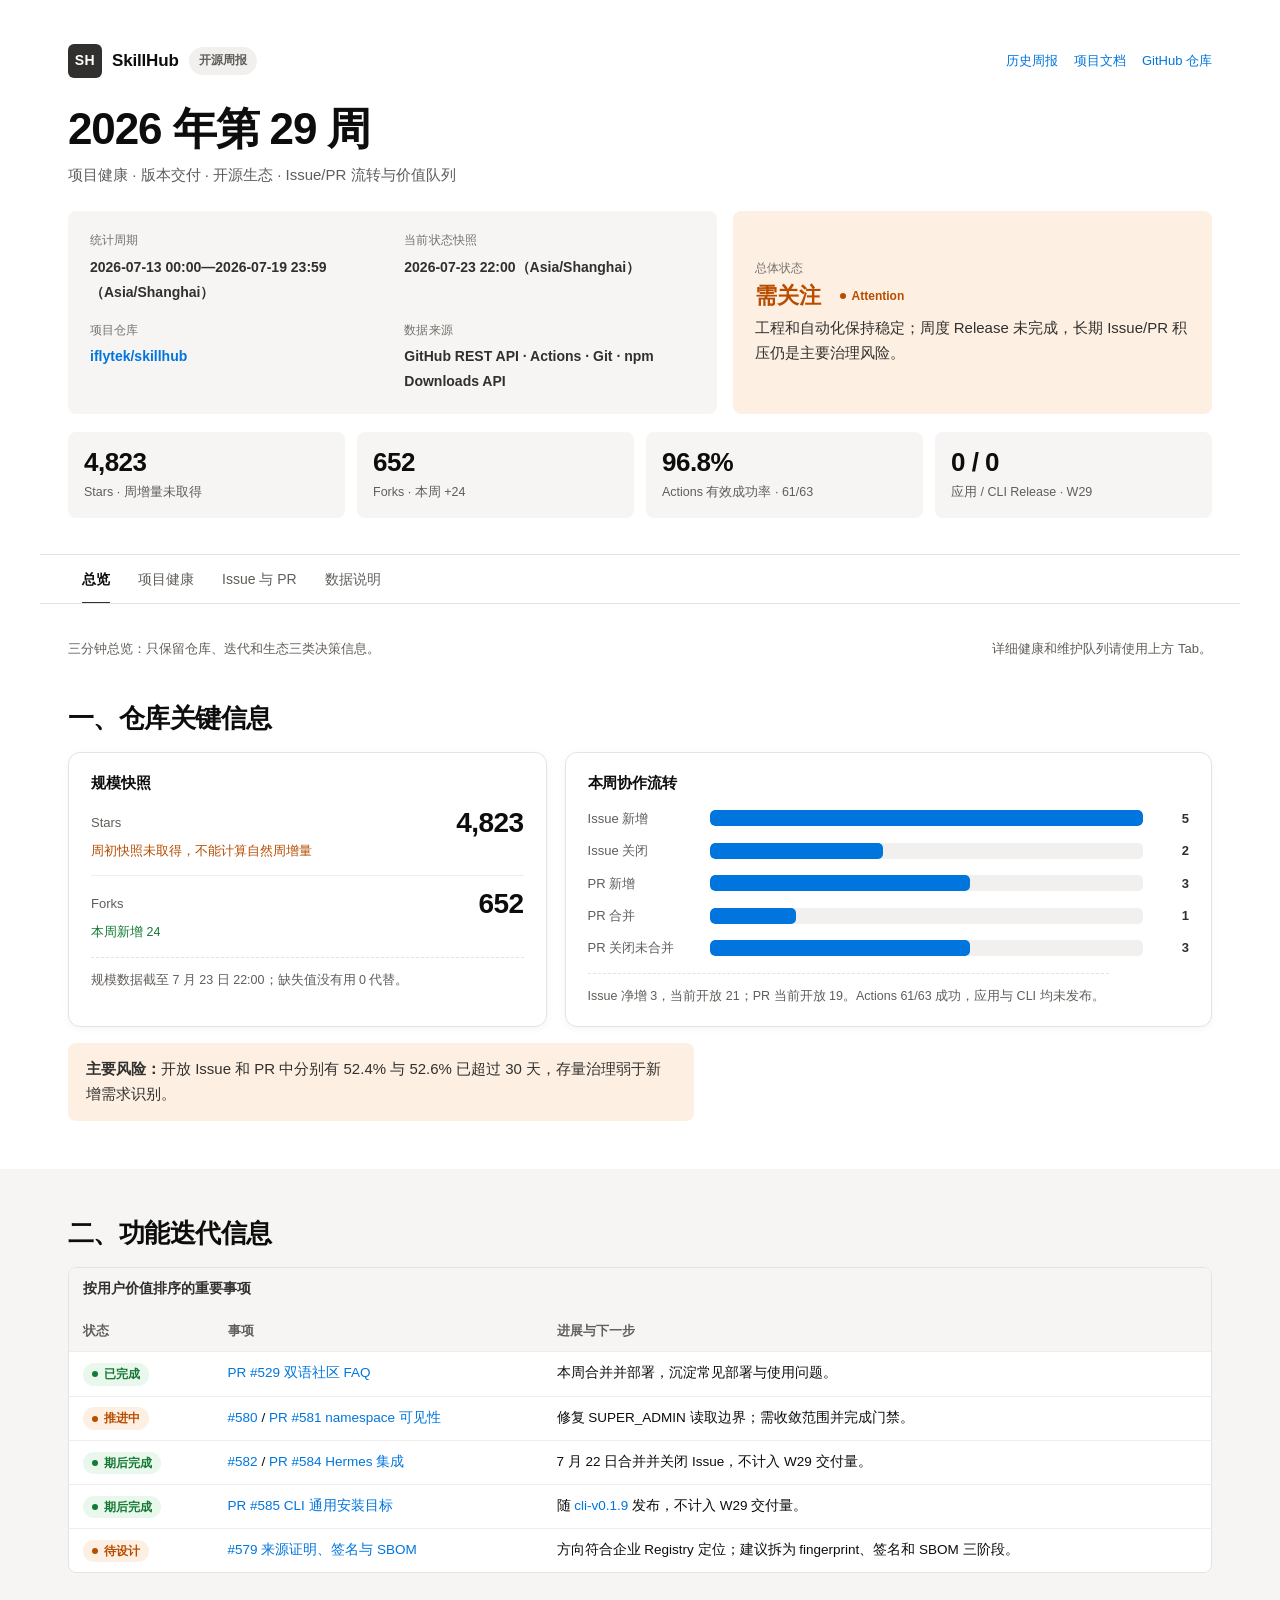
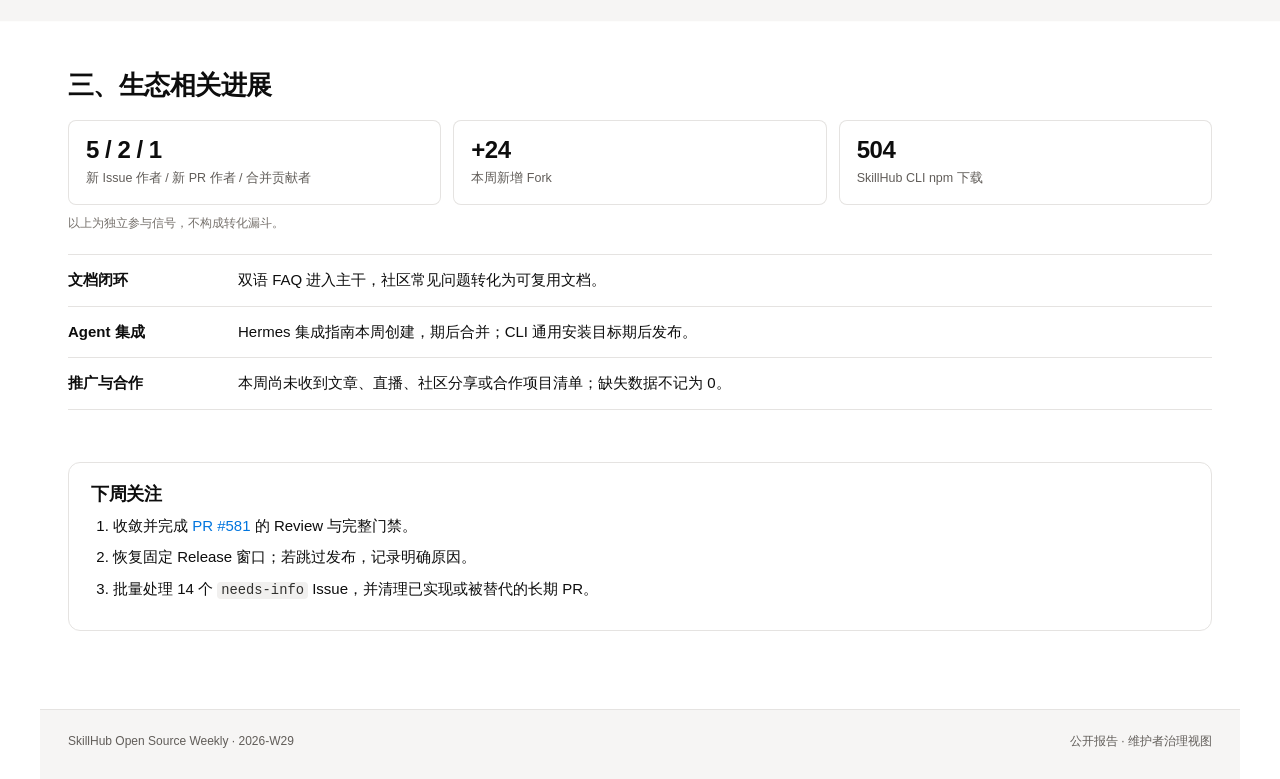
==== commit 9524acc4: "feat(report): add Notion-style health visualizations" ====
--- a/site/reports/2026-W29/index.html
+++ b/site/reports/2026-W29/index.html
@@ -6,668 +6,1169 @@
   <meta name="description" content="SkillHub 2026 年第 29 周开源周报：仓库状态、功能迭代、生态进展及项目健康明细。">
   <title>SkillHub 开源周报｜2026 年第 29 周</title>
   <script>document.documentElement.classList.add('js')</script>
-  <style>
-    :root {
-      color-scheme: light;
-      --page: #edf1f5;
-      --paper: #ffffff;
-      --ink: #182230;
-      --ink-soft: #344054;
-      --muted: #667085;
-      --line: #d8dee8;
-      --line-soft: #e9edf2;
-      --navy: #17365d;
-      --navy-dark: #102a49;
-      --blue-soft: #edf4fb;
-      --green: #166b45;
-      --green-soft: #edf8f2;
-      --orange: #98520f;
-      --orange-soft: #fff6e8;
-      --red: #a23535;
-      --red-soft: #fff1f1;
-      --focus: #2e79c7;
-    }
-
-    * {
-      box-sizing: border-box;
-    }
-
-    html {
-      scroll-behavior: smooth;
-    }
-
-    body {
-      margin: 0;
-      background: var(--page);
-      color: var(--ink);
-      font: 15px/1.65 -apple-system, BlinkMacSystemFont, "Segoe UI", "PingFang SC",
-        "Microsoft YaHei", sans-serif;
-      text-rendering: optimizeLegibility;
-    }
-
-    a {
-      color: #175ea8;
-      text-underline-offset: 3px;
-    }
-
-    a:hover {
-      color: #0f477f;
-    }
-
-    button,
-    a {
-      -webkit-tap-highlight-color: transparent;
-    }
-
-    :focus-visible {
-      outline: 3px solid var(--focus);
-      outline-offset: 3px;
-    }
-
-    .skip-link {
-      position: fixed;
-      z-index: 20;
-      top: 8px;
-      left: -999px;
-      padding: 8px 12px;
-      background: var(--navy-dark);
-      color: #fff;
-    }
-
-    .skip-link:focus {
-      left: 8px;
-    }
-
-    .report {
-      width: min(1120px, calc(100% - 32px));
-      min-height: 100vh;
-      margin: 28px auto;
-      background: var(--paper);
-      box-shadow: 0 10px 30px rgb(16 42 73 / 8%);
-    }
-
-    .masthead {
-      padding: 34px 44px 28px;
-      border-top: 6px solid var(--navy);
-    }
-
-    .topline {
-      display: flex;
-      align-items: center;
-      justify-content: space-between;
-      gap: 20px;
-      margin-bottom: 24px;
-    }
-
-    .brand {
-      color: var(--navy);
-      font-size: 13px;
-      font-weight: 800;
-      letter-spacing: .12em;
-      text-transform: uppercase;
-    }
-
-    .utility-links {
-      display: flex;
-      flex-wrap: wrap;
-      gap: 14px;
-      font-size: 13px;
-    }
-
-    h1 {
-      max-width: 780px;
-      margin: 0;
-      color: var(--navy-dark);
-      font-size: clamp(30px, 4vw, 44px);
-      line-height: 1.18;
-      letter-spacing: -.025em;
-    }
-
-    .period {
-      margin: 10px 0 0;
-      color: var(--muted);
-      font-size: 13px;
-    }
-
-    .headline {
-      display: grid;
-      grid-template-columns: auto 1fr;
-      gap: 16px;
-      align-items: start;
-      margin: 26px 0 0;
-      padding: 16px 18px;
-      background: var(--blue-soft);
-      border-left: 4px solid var(--navy);
-      color: var(--ink-soft);
-    }
-
-    .headline-label {
-      color: var(--navy);
-      font-size: 12px;
-      font-weight: 800;
-      letter-spacing: .08em;
-      white-space: nowrap;
-    }
-
-    .headline p {
-      margin: 0;
-    }
-
-    .metrics {
-      display: grid;
-      grid-template-columns: repeat(4, 1fr);
-      margin-top: 26px;
-      border-block: 1px solid var(--line);
-    }
-
-    .metric {
-      min-width: 0;
-      padding: 15px 18px;
-      border-left: 1px solid var(--line);
-    }
-
-    .metric:first-child {
-      border-left: 0;
-    }
-
-    .metric strong {
-      display: block;
-      color: var(--navy-dark);
-      font-size: 23px;
-      line-height: 1.25;
-      font-variant-numeric: tabular-nums;
-    }
-
-    .metric span {
-      display: block;
-      margin-top: 3px;
-      color: var(--muted);
-      font-size: 12px;
-    }
-
-    .tabs-wrap {
-      position: sticky;
-      z-index: 10;
-      top: 0;
-      overflow-x: auto;
-      background: rgb(255 255 255 / 96%);
-      border-block: 1px solid var(--line);
-      backdrop-filter: blur(8px);
-    }
-
-    .tabs {
-      display: flex;
-      min-width: max-content;
-      padding: 0 32px;
-    }
-
-    .tab {
-      position: relative;
-      min-height: 48px;
-      padding: 0 14px;
-      border: 0;
-      background: transparent;
-      color: var(--muted);
-      cursor: pointer;
-      font: inherit;
-      font-size: 13px;
-      font-weight: 750;
-    }
-
-    .tab::after {
-      position: absolute;
-      right: 14px;
-      bottom: -1px;
-      left: 14px;
-      height: 3px;
-      background: transparent;
-      content: "";
-    }
-
-    .tab:hover {
-      color: var(--navy);
-    }
-
-    .tab[aria-selected="true"] {
-      color: var(--navy);
-    }
-
-    .tab[aria-selected="true"]::after {
-      background: var(--navy);
-    }
-
-    main {
-      padding: 0 44px 42px;
-    }
-
-    .tab-panel {
-      padding-top: 4px;
-    }
-
-    .js .tab-panel[hidden] {
-      display: none;
-    }
-
-    .panel-intro {
-      display: flex;
-      justify-content: space-between;
-      gap: 24px;
-      margin: 30px 0 2px;
-      color: var(--muted);
-      font-size: 13px;
-    }
-
-    .panel-intro p {
-      margin: 0;
-    }
-
-    section.report-section {
-      padding: 28px 0;
-      border-top: 1px solid var(--line);
-    }
-
-    section.report-section:first-of-type {
-      border-top: 0;
-    }
-
-    h2 {
-      margin: 0 0 15px;
-      color: var(--navy-dark);
-      font-size: 22px;
-      line-height: 1.35;
-    }
-
-    h3 {
-      margin: 24px 0 10px;
-      color: var(--ink);
-      font-size: 16px;
-      line-height: 1.4;
-    }
-
-    p {
-      max-width: 82ch;
-    }
-
-    .section-lead {
-      margin: -5px 0 17px;
-      color: var(--ink-soft);
-    }
-
-    .table-wrap {
-      overflow-x: auto;
-      border: 1px solid var(--line);
-    }
-
-    table {
-      width: 100%;
-      min-width: 680px;
-      border-collapse: collapse;
-      font-size: 13px;
-    }
-
-    caption {
-      padding: 10px 12px;
-      background: #f5f7f9;
-      color: var(--ink-soft);
-      font-weight: 750;
-      text-align: left;
-    }
-
-    th,
-    td {
-      padding: 10px 12px;
-      border-bottom: 1px solid var(--line-soft);
-      vertical-align: top;
-      text-align: left;
-    }
-
-    th {
-      background: #f7f8fa;
-      color: var(--ink-soft);
-      font-size: 12px;
-      font-weight: 750;
-      white-space: nowrap;
-    }
-
-    tbody tr:last-child td {
-      border-bottom: 0;
-    }
-
-    .number {
-      text-align: right;
-      white-space: nowrap;
-      font-variant-numeric: tabular-nums;
-    }
-
-    .status,
-    .value-level {
-      display: inline-block;
-      font-size: 12px;
-      font-weight: 800;
-      white-space: nowrap;
-    }
-
-    .status.ok {
-      color: var(--green);
-    }
-
-    .status.warn {
-      color: var(--orange);
-    }
-
-    .status.risk {
-      color: var(--red);
-    }
-
-    .value-level {
-      min-width: 25px;
-      padding: 1px 7px;
-      border: 1px solid currentColor;
-      border-radius: 999px;
-      text-align: center;
-    }
-
-    .value-a {
-      color: var(--red);
-    }
-
-    .value-b {
-      color: var(--orange);
-    }
-
-    .value-c {
-      color: var(--navy);
-    }
-
-    .value-d {
-      color: var(--muted);
-    }
-
-    .risk-note {
-      margin: 15px 0 0;
-      padding: 12px 15px;
-      background: var(--orange-soft);
-      border-left: 3px solid var(--orange);
-      color: #704010;
-    }
-
-    .ecosystem-list,
-    .fact-list {
-      margin: 0;
-      padding: 0;
-      list-style: none;
-      border-top: 1px solid var(--line);
-    }
-
-    .ecosystem-list li {
-      display: grid;
-      grid-template-columns: 150px 1fr;
-      gap: 20px;
-      padding: 12px 0;
-      border-bottom: 1px solid var(--line);
-    }
-
-    .ecosystem-list strong {
-      color: var(--navy);
-    }
-
-    .next-actions {
-      margin: 2px 0 30px;
-      padding: 20px 22px;
-      background: #f5f7f9;
-      border-top: 3px solid var(--navy);
-    }
-
-    .next-actions h2 {
-      margin-bottom: 8px;
-      font-size: 18px;
-    }
-
-    .next-actions ol {
-      margin: 0;
-      padding-left: 22px;
-    }
-
-    .next-actions li {
-      margin: 7px 0;
-    }
-
-    .health-grid {
-      display: grid;
-      grid-template-columns: 1fr 1fr;
-      gap: 18px;
-      margin-top: 18px;
-    }
-
-    .health-note {
-      padding: 17px 18px;
-      border: 1px solid var(--line);
-    }
-
-    .health-note h3 {
-      margin: 0 0 7px;
-      color: var(--navy);
-    }
-
-    .health-note p {
-      margin: 0;
-      color: var(--ink-soft);
-    }
-
-    .flow-summary {
-      display: grid;
-      grid-template-columns: repeat(2, 1fr);
-      gap: 1px;
-      margin: 18px 0 24px;
-      background: var(--line);
-      border: 1px solid var(--line);
-    }
-
-    .flow-item {
-      padding: 15px 17px;
-      background: var(--paper);
-    }
-
-    .flow-item strong {
-      display: block;
-      color: var(--navy);
-      font-size: 18px;
-      font-variant-numeric: tabular-nums;
-    }
-
-    .flow-item span {
-      color: var(--muted);
-      font-size: 12px;
-    }
-
-    details {
-      margin-top: 16px;
-      border: 1px solid var(--line);
-    }
-
-    summary {
-      padding: 12px 15px;
-      background: #f7f8fa;
-      color: var(--ink-soft);
-      cursor: pointer;
-      font-weight: 750;
-    }
-
-    .details-body {
-      padding: 4px 15px 14px;
-    }
-
-    .method-list {
-      margin: 0;
-      padding: 0;
-      list-style: none;
-      border-top: 1px solid var(--line);
-    }
-
-    .method-list li {
-      display: grid;
-      grid-template-columns: 180px 1fr;
-      gap: 20px;
-      padding: 12px 0;
-      border-bottom: 1px solid var(--line);
-    }
-
-    .method-list strong {
-      color: var(--navy);
-    }
-
-    footer {
-      display: flex;
-      justify-content: space-between;
-      gap: 24px;
-      padding: 18px 44px 24px;
-      border-top: 1px solid var(--line);
-      color: var(--muted);
-      font-size: 12px;
-    }
-
-    .sr-only {
-      position: absolute;
-      width: 1px;
-      height: 1px;
-      padding: 0;
-      margin: -1px;
-      overflow: hidden;
-      clip: rect(0, 0, 0, 0);
-      white-space: nowrap;
-      border: 0;
-    }
-
-    @media (max-width: 760px) {
-      .report {
-        width: 100%;
-        margin: 0;
-        box-shadow: none;
-      }
-
-      .masthead,
-      main,
-      footer {
-        padding-right: 18px;
-        padding-left: 18px;
-      }
-
-      .topline,
-      footer,
-      .panel-intro {
-        align-items: flex-start;
-        flex-direction: column;
-        gap: 8px;
-      }
-
-      .headline {
-        grid-template-columns: 1fr;
-        gap: 5px;
-      }
-
-      .metrics {
-        grid-template-columns: repeat(2, 1fr);
-      }
-
-      .metric:nth-child(3) {
-        border-top: 1px solid var(--line);
-        border-left: 0;
-      }
-
-      .metric:nth-child(4) {
-        border-top: 1px solid var(--line);
-      }
-
-      .tabs {
-        padding: 0 6px;
-      }
-
-      .health-grid,
-      .flow-summary {
-        grid-template-columns: 1fr;
-      }
-
-      .ecosystem-list li,
-      .method-list li {
-        grid-template-columns: 1fr;
-        gap: 3px;
-      }
-    }
-
-    @media (prefers-reduced-motion: reduce) {
-      html {
-        scroll-behavior: auto;
-      }
-    }
-
-    @media print {
-      @page {
-        size: A4;
-        margin: 13mm;
-      }
-
-      body {
-        background: #fff;
-        font-size: 10px;
-      }
-
-      .report {
-        width: 100%;
-        margin: 0;
-        box-shadow: none;
-      }
-
-      .masthead,
-      main,
-      footer {
-        padding-right: 0;
-        padding-left: 0;
-      }
-
-      .tabs-wrap,
-      .skip-link,
-      .utility-links {
-        display: none !important;
-      }
-
-      .tab-panel[hidden] {
-        display: block !important;
-      }
-
-      .tab-panel {
-        break-before: page;
-      }
-
-      .tab-panel:first-child {
-        break-before: auto;
-      }
-
-      section.report-section {
-        padding: 16px 0;
-      }
-
-      h1 {
-        font-size: 27px;
-      }
-
-      h2,
-      h3,
-      tr,
-      .health-note,
-      .next-actions {
-        break-inside: avoid;
-      }
-
-      table {
-        min-width: 0;
-        font-size: 8px;
-      }
-
-      th,
-      td {
-        padding: 5px 6px;
-      }
-    }
+  <style data-report-theme="notion-light">
+:root {
+  color-scheme: light;
+  --page: #ffffff;
+  --paper: #ffffff;
+  --warm: #f6f5f4;
+  --ink: #0d0d0d;
+  --ink-soft: #31302e;
+  --muted: #615d59;
+  --faint: #76716c;
+  --line: #e5e3e1;
+  --line-soft: #efeeec;
+  --blue: #0075de;
+  --blue-active: #005bab;
+  --blue-soft: #f2f9ff;
+  --green: #147a33;
+  --green-soft: #e9f7ec;
+  --orange: #b84d00;
+  --orange-soft: #fdf0e3;
+  --red: #b52d25;
+  --red-soft: #fdecea;
+  --neutral-soft: #f1f0ef;
+  --focus: #097fe8;
+  --radius-sm: 8px;
+  --radius: 12px;
+  --shadow: 0 2px 8px rgb(0 0 0 / 4%);
+}
+
+* {
+  box-sizing: border-box;
+}
+
+html {
+  scroll-behavior: smooth;
+}
+
+body {
+  margin: 0;
+  background: var(--page);
+  color: var(--ink);
+  font: 15px/1.65 Inter, -apple-system, BlinkMacSystemFont, "Segoe UI",
+    "PingFang SC", "Hiragino Sans GB", "Microsoft YaHei", sans-serif;
+  text-rendering: optimizeLegibility;
+  -webkit-font-smoothing: antialiased;
+}
+
+a {
+  color: var(--blue);
+  text-decoration: none;
+  text-underline-offset: 3px;
+}
+
+a:hover {
+  color: var(--blue-active);
+  text-decoration: underline;
+}
+
+button,
+a {
+  -webkit-tap-highlight-color: transparent;
+}
+
+:focus-visible {
+  outline: 2px solid var(--focus);
+  outline-offset: 3px;
+}
+
+code {
+  padding: 1px 4px;
+  border-radius: 4px;
+  background: var(--neutral-soft);
+  color: var(--ink-soft);
+  font-size: .92em;
+}
+
+.skip-link {
+  position: fixed;
+  z-index: 30;
+  top: 8px;
+  left: -999px;
+  padding: 8px 12px;
+  border-radius: 4px;
+  background: var(--ink-soft);
+  color: #fff;
+}
+
+.skip-link:focus {
+  left: 8px;
+}
+
+.report {
+  width: min(1200px, 100%);
+  min-height: 100vh;
+  margin: 0 auto;
+  background: var(--paper);
+}
+
+.masthead {
+  padding: 44px 28px 36px;
+  border-bottom: 1px solid var(--line);
+}
+
+.topline {
+  display: flex;
+  align-items: center;
+  justify-content: space-between;
+  gap: 18px;
+  margin-bottom: 26px;
+}
+
+.brand {
+  display: flex;
+  align-items: center;
+  gap: 10px;
+  color: var(--ink);
+}
+
+.brand-mark {
+  display: inline-flex;
+  width: 34px;
+  height: 34px;
+  align-items: center;
+  justify-content: center;
+  border-radius: 6px;
+  background: var(--ink-soft);
+  color: #fff;
+  font-size: 14px;
+  font-weight: 700;
+  letter-spacing: .04em;
+}
+
+.brand-name {
+  font-size: 17px;
+  font-weight: 700;
+  letter-spacing: -.01em;
+}
+
+.brand-tag {
+  padding: 4px 10px;
+  border-radius: 9999px;
+  background: var(--neutral-soft);
+  color: var(--muted);
+  font-size: 12px;
+  font-weight: 600;
+}
+
+.utility-links {
+  display: flex;
+  flex-wrap: wrap;
+  gap: 16px;
+  font-size: 13px;
+}
+
+h1,
+h2,
+h3 {
+  text-wrap: balance;
+}
+
+h1 {
+  max-width: 820px;
+  margin: 0;
+  color: var(--ink);
+  font-size: clamp(32px, 4vw, 44px);
+  line-height: 1.15;
+  letter-spacing: -.025em;
+}
+
+.report-sub {
+  margin: 8px 0 24px;
+  color: var(--muted);
+  font-size: 15px;
+}
+
+.header-grid {
+  display: grid;
+  grid-template-columns: 1.15fr .85fr;
+  gap: 16px;
+}
+
+.meta-card,
+.headline {
+  border-radius: var(--radius-sm);
+  padding: 20px 22px;
+}
+
+.meta-card {
+  background: var(--warm);
+}
+
+.meta-grid {
+  display: grid;
+  grid-template-columns: 1fr 1fr;
+  gap: 16px 24px;
+}
+
+.meta-item .key,
+.headline-label {
+  display: block;
+  margin-bottom: 4px;
+  color: var(--faint);
+  font-size: 12px;
+  font-weight: 500;
+  letter-spacing: .01em;
+}
+
+.meta-item .value {
+  color: var(--ink-soft);
+  font-size: 14px;
+  font-weight: 600;
+}
+
+.period {
+  margin: 0;
+}
+
+.headline {
+  display: flex;
+  flex-direction: column;
+  justify-content: center;
+  margin: 0;
+  border: 0;
+  background: var(--orange-soft);
+  color: var(--ink-soft);
+}
+
+.headline-status {
+  display: flex;
+  align-items: center;
+  gap: 10px;
+  margin-bottom: 7px;
+}
+
+.headline-status strong {
+  color: var(--orange);
+  font-size: 22px;
+  line-height: 1.2;
+}
+
+.headline p {
+  margin: 0;
+  max-width: 60ch;
+}
+
+.metrics {
+  display: grid;
+  grid-template-columns: repeat(4, 1fr);
+  gap: 12px;
+  margin-top: 18px;
+  border: 0;
+}
+
+.metric {
+  min-width: 0;
+  padding: 16px;
+  border: 0;
+  border-radius: var(--radius-sm);
+  background: var(--warm);
+}
+
+.metric strong {
+  display: block;
+  color: var(--ink);
+  font-size: 26px;
+  line-height: 1.15;
+  letter-spacing: -.02em;
+  font-variant-numeric: tabular-nums;
+}
+
+.metric span {
+  display: block;
+  margin-top: 4px;
+  color: var(--muted);
+  font-size: 12.5px;
+}
+
+.tabs-wrap {
+  position: sticky;
+  z-index: 20;
+  top: 0;
+  overflow-x: auto;
+  border-bottom: 1px solid var(--line);
+  background: rgb(255 255 255 / 97%);
+  backdrop-filter: saturate(1.1) blur(5px);
+}
+
+.tabs {
+  display: flex;
+  min-width: max-content;
+  padding: 0 28px;
+}
+
+.tab {
+  position: relative;
+  min-height: 48px;
+  padding: 0 14px;
+  border: 0;
+  background: transparent;
+  color: var(--muted);
+  cursor: pointer;
+  font: inherit;
+  font-size: 14px;
+  font-weight: 500;
+}
+
+.tab::after {
+  position: absolute;
+  right: 14px;
+  bottom: -1px;
+  left: 14px;
+  height: 2px;
+  background: transparent;
+  content: "";
+}
+
+.tab:hover,
+.tab[aria-selected="true"] {
+  color: var(--ink);
+}
+
+.tab[aria-selected="true"] {
+  font-weight: 600;
+}
+
+.tab[aria-selected="true"]::after {
+  background: var(--ink-soft);
+}
+
+main {
+  padding: 0 28px 48px;
+}
+
+.tab-panel {
+  padding-top: 4px;
+}
+
+.js .tab-panel[hidden] {
+  display: none;
+}
+
+.panel-intro {
+  display: flex;
+  justify-content: space-between;
+  gap: 24px;
+  margin: 30px 0 0;
+  color: var(--muted);
+  font-size: 13px;
+}
+
+.panel-intro p {
+  margin: 0;
+}
+
+section.report-section {
+  margin: 0;
+  padding: 48px 0;
+  border: 0;
+}
+
+.tab-panel > section.report-section:nth-of-type(even) {
+  background: var(--warm);
+  box-shadow: 0 0 0 100vmax var(--warm);
+  clip-path: inset(0 -100vmax);
+}
+
+section.report-section:first-of-type {
+  padding-top: 42px;
+}
+
+h2 {
+  margin: 0 0 18px;
+  color: var(--ink);
+  font-size: 26px;
+  line-height: 1.25;
+  letter-spacing: -.02em;
+}
+
+h3 {
+  margin: 30px 0 12px;
+  color: var(--ink);
+  font-size: 18px;
+  line-height: 1.35;
+  letter-spacing: -.01em;
+}
+
+p {
+  max-width: 75ch;
+  text-wrap: pretty;
+}
+
+.section-lead {
+  margin: -7px 0 18px;
+  color: var(--muted);
+}
+
+.table-wrap {
+  overflow-x: auto;
+  border: 1px solid var(--line);
+  border-radius: var(--radius-sm);
+  background: var(--paper);
+}
+
+table {
+  width: 100%;
+  min-width: 680px;
+  border-collapse: collapse;
+  font-size: 13.5px;
+}
+
+caption {
+  padding: 10px 14px;
+  background: var(--warm);
+  color: var(--ink-soft);
+  font-weight: 600;
+  text-align: left;
+}
+
+th,
+td {
+  padding: 10px 14px;
+  border-bottom: 1px solid var(--line-soft);
+  vertical-align: top;
+  text-align: left;
+}
+
+th {
+  background: var(--warm);
+  color: var(--muted);
+  font-size: 12.5px;
+  font-weight: 600;
+  white-space: nowrap;
+}
+
+tbody tr:last-child td {
+  border-bottom: 0;
+}
+
+tbody tr:hover {
+  background: #faf9f8;
+}
+
+.number {
+  text-align: right;
+  white-space: nowrap;
+  font-variant-numeric: tabular-nums;
+}
+
+.status,
+.value-level {
+  display: inline-flex;
+  align-items: center;
+  gap: 6px;
+  min-width: 25px;
+  padding: 4px 9px;
+  border: 0;
+  border-radius: 9999px;
+  font-size: 12px;
+  font-weight: 600;
+  line-height: 1.2;
+  white-space: nowrap;
+}
+
+.status::before {
+  width: 6px;
+  height: 6px;
+  border-radius: 50%;
+  background: currentColor;
+  content: "";
+}
+
+.status.ok {
+  background: var(--green-soft);
+  color: var(--green);
+}
+
+.status.warn {
+  background: var(--orange-soft);
+  color: var(--orange);
+}
+
+.status.risk {
+  background: var(--red-soft);
+  color: var(--red);
+}
+
+.value-a {
+  background: var(--red-soft);
+  color: var(--red);
+}
+
+.value-b {
+  background: var(--orange-soft);
+  color: var(--orange);
+}
+
+.value-c {
+  background: var(--blue-soft);
+  color: var(--blue-active);
+}
+
+.value-d {
+  background: var(--neutral-soft);
+  color: var(--muted);
+}
+
+.risk-note {
+  margin: 16px 0 0;
+  padding: 14px 18px;
+  border: 0;
+  border-radius: var(--radius-sm);
+  background: var(--orange-soft);
+  color: var(--ink-soft);
+}
+
+.repo-visuals {
+  display: grid;
+  grid-template-columns: minmax(280px, .85fr) minmax(0, 1.15fr);
+  gap: 18px;
+}
+
+.snapshot-list {
+  display: grid;
+  gap: 0;
+}
+
+.snapshot-row {
+  display: grid;
+  grid-template-columns: minmax(90px, 1fr) auto;
+  gap: 4px 16px;
+  align-items: center;
+  padding: 13px 0;
+  border-bottom: 1px solid var(--line-soft);
+}
+
+.snapshot-row:first-child {
+  padding-top: 0;
+}
+
+.snapshot-row:last-child {
+  padding-bottom: 0;
+  border-bottom: 0;
+}
+
+.snapshot-row .snapshot-label {
+  color: var(--muted);
+  font-size: 13px;
+}
+
+.snapshot-row strong {
+  color: var(--ink);
+  font-size: 28px;
+  line-height: 1.05;
+  letter-spacing: -.02em;
+  font-variant-numeric: tabular-nums;
+}
+
+.snapshot-row .snapshot-change {
+  grid-column: 1 / -1;
+  color: var(--muted);
+  font-size: 12.5px;
+}
+
+.snapshot-row .snapshot-change.positive {
+  color: var(--green);
+}
+
+.snapshot-row .snapshot-change.missing {
+  color: var(--orange);
+}
+
+.chart-note {
+  margin: 14px 0 0;
+  padding-top: 12px;
+  border-top: 1px dashed var(--line);
+  color: var(--muted);
+  font-size: 12.5px;
+}
+
+.ecosystem-signals {
+  display: grid;
+  grid-template-columns: repeat(3, minmax(0, 1fr));
+  gap: 12px;
+  margin-bottom: 20px;
+}
+
+.ecosystem-signal {
+  padding: 16px 18px;
+  border-radius: var(--radius-sm);
+  background: var(--paper);
+  box-shadow: inset 0 0 0 1px var(--line);
+}
+
+.ecosystem-signal strong {
+  display: block;
+  color: var(--ink);
+  font-size: 24px;
+  line-height: 1.15;
+  letter-spacing: -.02em;
+  font-variant-numeric: tabular-nums;
+}
+
+.ecosystem-signal span {
+  display: block;
+  margin-top: 5px;
+  color: var(--muted);
+  font-size: 12.5px;
+}
+
+.ecosystem-signal-note {
+  grid-column: 1 / -1;
+  margin: -3px 0 0;
+  color: var(--faint);
+  font-size: 12px;
+}
+
+.ecosystem-list,
+.method-list {
+  margin: 0;
+  padding: 0;
+  border-top: 1px solid var(--line);
+  list-style: none;
+}
+
+.ecosystem-list li,
+.method-list li {
+  display: grid;
+  grid-template-columns: 150px 1fr;
+  gap: 20px;
+  padding: 13px 0;
+  border-bottom: 1px solid var(--line);
+}
+
+.method-list li {
+  grid-template-columns: 180px 1fr;
+}
+
+.ecosystem-list strong,
+.method-list strong {
+  color: var(--ink);
+}
+
+.next-actions {
+  margin: 4px 0 30px;
+  padding: 20px 22px;
+  border: 1px solid var(--line);
+  border-radius: var(--radius);
+  background: var(--paper);
+}
+
+.next-actions h2 {
+  margin-bottom: 8px;
+  font-size: 18px;
+}
+
+.next-actions ol {
+  margin: 0;
+  padding-left: 22px;
+}
+
+.next-actions li {
+  margin: 7px 0;
+}
+
+.health-cards {
+  display: grid;
+  grid-template-columns: repeat(auto-fit, minmax(280px, 1fr));
+  gap: 16px;
+}
+
+.health-card,
+.chart-box,
+.health-note {
+  border: 1px solid var(--line);
+  border-radius: var(--radius);
+  background: var(--paper);
+  box-shadow: var(--shadow);
+}
+
+.health-card {
+  display: flex;
+  flex-direction: column;
+  gap: 9px;
+  padding: 20px 22px;
+}
+
+.health-card .top {
+  display: flex;
+  align-items: center;
+  justify-content: space-between;
+  gap: 10px;
+}
+
+.health-card .name {
+  color: var(--ink);
+  font-size: 15px;
+  font-weight: 700;
+}
+
+.health-card .health-metric {
+  color: var(--ink);
+  font-size: 27px;
+  font-weight: 700;
+  line-height: 1.1;
+  letter-spacing: -.02em;
+  font-variant-numeric: tabular-nums;
+}
+
+.health-card .health-metric small {
+  color: var(--muted);
+  font-size: 13px;
+  font-weight: 500;
+  letter-spacing: 0;
+}
+
+.health-card p {
+  margin: 0;
+  color: var(--ink-soft);
+  font-size: 13.5px;
+}
+
+.health-card .detail {
+  padding-top: 9px;
+  border-top: 1px dashed var(--line);
+  color: var(--muted);
+  font-size: 12.5px;
+}
+
+.segbar {
+  display: flex;
+  height: 24px;
+  overflow: hidden;
+  margin: 15px 0 10px;
+  border-radius: 6px;
+  background: var(--neutral-soft);
+}
+
+.segbar > span {
+  min-width: 2px;
+  height: 100%;
+}
+
+.seg-success {
+  background: #1aae39;
+}
+
+.seg-failure {
+  background: #e16259;
+}
+
+.seg-auth {
+  background: #e8a94b;
+}
+
+.seg-skipped {
+  background: #d6d2cd;
+}
+
+.seg-cancelled {
+  background: #8e8984;
+}
+
+.chart-legend {
+  display: flex;
+  flex-wrap: wrap;
+  gap: 8px 20px;
+  color: var(--muted);
+  font-size: 13px;
+}
+
+.chart-legend span {
+  display: inline-flex;
+  align-items: center;
+  gap: 7px;
+}
+
+.chart-legend i {
+  width: 10px;
+  height: 10px;
+  border-radius: 3px;
+}
+
+.chart-legend b {
+  color: var(--ink-soft);
+  font-variant-numeric: tabular-nums;
+}
+
+.chart-grid {
+  display: grid;
+  grid-template-columns: repeat(2, minmax(0, 1fr));
+  gap: 18px;
+}
+
+.chart-box {
+  padding: 20px 22px;
+}
+
+.chart-box h3 {
+  margin: 0 0 14px;
+  font-size: 15px;
+}
+
+.bars {
+  display: grid;
+  gap: 11px;
+}
+
+.bar-row {
+  display: grid;
+  grid-template-columns: 88px 1fr 42px;
+  gap: 10px;
+  align-items: center;
+  font-size: 13px;
+}
+
+.repo-visuals .bar-row {
+  grid-template-columns: 112px 1fr 36px;
+}
+
+.bar-label {
+  color: var(--muted);
+  white-space: nowrap;
+}
+
+.bar-track {
+  height: 16px;
+  overflow: hidden;
+  border-radius: 5px;
+  background: var(--neutral-soft);
+}
+
+.bar-fill {
+  display: block;
+  height: 100%;
+  min-width: 2px;
+  border-radius: 5px;
+  background: var(--blue);
+}
+
+.bar-fill.hot {
+  background: var(--orange);
+}
+
+.bar-value {
+  color: var(--ink-soft);
+  font-weight: 700;
+  text-align: right;
+  font-variant-numeric: tabular-nums;
+}
+
+.donut-layout {
+  display: grid;
+  grid-template-columns: 150px 1fr;
+  gap: 22px;
+  align-items: center;
+}
+
+.donut {
+  position: relative;
+  width: 142px;
+  height: 142px;
+  border-radius: 50%;
+  background: conic-gradient(var(--orange) 0 var(--value), #d6d2cd var(--value) 100%);
+}
+
+.donut::after {
+  position: absolute;
+  inset: 24px;
+  border-radius: 50%;
+  background: var(--paper);
+  content: "";
+}
+
+.donut-center {
+  position: absolute;
+  z-index: 1;
+  inset: 0;
+  display: flex;
+  flex-direction: column;
+  align-items: center;
+  justify-content: center;
+}
+
+.donut-center strong {
+  color: var(--ink);
+  font-size: 26px;
+  line-height: 1.1;
+}
+
+.donut-center span {
+  color: var(--muted);
+  font-size: 12px;
+}
+
+.donut-copy p {
+  margin: 0 0 9px;
+  color: var(--ink-soft);
+  font-size: 13.5px;
+}
+
+.donut-copy p:last-child {
+  margin-bottom: 0;
+}
+
+.health-grid {
+  display: grid;
+  grid-template-columns: repeat(2, minmax(0, 1fr));
+  gap: 18px;
+  margin-top: 18px;
+}
+
+.chart-box + .table-wrap {
+  margin-top: 18px;
+}
+
+.health-note {
+  padding: 18px;
+}
+
+.health-note h3 {
+  margin: 0 0 7px;
+  font-size: 15px;
+}
+
+.health-note p {
+  margin: 0;
+  color: var(--ink-soft);
+}
+
+.flow-summary {
+  display: grid;
+  grid-template-columns: repeat(2, minmax(0, 1fr));
+  gap: 12px;
+  margin: 18px 0 24px;
+}
+
+.flow-item {
+  padding: 16px 18px;
+  border-radius: var(--radius-sm);
+  background: var(--warm);
+}
+
+.flow-item strong {
+  display: block;
+  color: var(--ink);
+  font-size: 20px;
+  font-variant-numeric: tabular-nums;
+}
+
+.flow-item span {
+  color: var(--muted);
+  font-size: 12.5px;
+}
+
+details {
+  margin-top: 16px;
+  border: 1px solid var(--line);
+  border-radius: var(--radius);
+  background: var(--paper);
+}
+
+summary {
+  padding: 14px 18px;
+  color: var(--ink-soft);
+  cursor: pointer;
+  font-weight: 700;
+}
+
+.details-body {
+  padding: 0 18px 16px;
+}
+
+footer {
+  display: flex;
+  justify-content: space-between;
+  gap: 24px;
+  padding: 22px 28px 28px;
+  border-top: 1px solid var(--line);
+  background: var(--warm);
+  color: var(--muted);
+  font-size: 12px;
+}
+
+.sr-only {
+  position: absolute;
+  width: 1px;
+  height: 1px;
+  padding: 0;
+  margin: -1px;
+  overflow: hidden;
+  clip: rect(0, 0, 0, 0);
+  white-space: nowrap;
+  border: 0;
+}
+
+@media (max-width: 760px) {
+  .masthead,
+  main,
+  footer {
+    padding-right: 18px;
+    padding-left: 18px;
+  }
+
+  .topline,
+  footer,
+  .panel-intro {
+    align-items: flex-start;
+    flex-direction: column;
+    gap: 8px;
+  }
+
+  .header-grid,
+  .meta-grid,
+  .repo-visuals,
+  .chart-grid,
+  .health-grid,
+  .flow-summary {
+    grid-template-columns: 1fr;
+  }
+
+  .metrics {
+    grid-template-columns: repeat(2, 1fr);
+  }
+
+  .tabs {
+    padding: 0 6px;
+  }
+
+  section.report-section {
+    padding: 38px 0;
+  }
+
+  .ecosystem-list li,
+  .method-list li {
+    grid-template-columns: 1fr;
+    gap: 3px;
+  }
+
+  .ecosystem-signals {
+    grid-template-columns: 1fr;
+  }
+
+  .ecosystem-signal-note {
+    grid-column: auto;
+  }
+
+  .donut-layout {
+    grid-template-columns: 1fr;
+    justify-items: center;
+  }
+
+  .donut-copy {
+    text-align: center;
+  }
+}
+
+@media (max-width: 430px) {
+  .bar-row {
+    grid-template-columns: 76px 1fr 32px;
+    gap: 7px;
+  }
+
+  .repo-visuals .bar-row {
+    grid-template-columns: 98px 1fr 28px;
+  }
+}
+
+@media (prefers-reduced-motion: reduce) {
+  html {
+    scroll-behavior: auto;
+  }
+}
+
+@media print {
+  @page {
+    size: A4;
+    margin: 13mm;
+  }
+
+  body {
+    background: #fff;
+    font-size: 10px;
+  }
+
+  .report {
+    width: 100%;
+  }
+
+  .masthead,
+  main,
+  footer {
+    padding-right: 0;
+    padding-left: 0;
+  }
+
+  .tabs-wrap,
+  .skip-link,
+  .utility-links {
+    display: none !important;
+  }
+
+  .tab-panel[hidden] {
+    display: block !important;
+  }
+
+  .tab-panel {
+    break-before: page;
+  }
+
+  .tab-panel:first-child {
+    break-before: auto;
+  }
+
+  .tab-panel > section.report-section:nth-of-type(even) {
+    background: #fff;
+    box-shadow: none;
+    clip-path: none;
+  }
+
+  section.report-section {
+    padding: 16px 0;
+  }
+
+  h1 {
+    font-size: 27px;
+  }
+
+  h2,
+  h3,
+  tr,
+  .health-card,
+  .health-note,
+  .chart-box,
+  .next-actions {
+    break-inside: avoid;
+  }
+
+  table {
+    min-width: 0;
+    font-size: 8px;
+  }
+
+  th,
+  td {
+    padding: 5px 6px;
+  }
+
+  .health-card,
+  .health-note,
+  .chart-box {
+    box-shadow: none;
+  }
+
+  .segbar,
+  .bar-fill,
+  .donut,
+  .status,
+  .value-level,
+  .metric,
+  .headline {
+    print-color-adjust: exact;
+    -webkit-print-color-adjust: exact;
+  }
+}
   </style>
   <noscript>
     <style>
@@ -681,22 +1182,52 @@
   <article class="report">
     <header class="masthead">
       <div class="topline">
-        <span class="brand">SkillHub · 开源周报</span>
+        <div class="brand">
+          <span class="brand-mark" aria-hidden="true">SH</span>
+          <span class="brand-name">SkillHub</span>
+          <span class="brand-tag">开源周报</span>
+        </div>
         <nav class="utility-links" aria-label="站点链接">
           <a href="../../archive.html">历史周报</a>
           <a href="https://iflytek.github.io/skillhub/">项目文档</a>
           <a href="https://github.com/iflytek/skillhub">GitHub 仓库</a>
         </nav>
       </div>
-      <h1>2026 年第 29 周开源周报</h1>
-      <p class="period">统计周期 2026-07-13—2026-07-19（Asia/Shanghai） · 快照 2026-07-23 22:00</p>
-      <div class="headline">
-        <span class="headline-label">本周判断</span>
-        <p>工程和自动化保持稳定；周度 Release 未完成，长期 Issue/PR 积压仍是主要治理风险。</p>
+      <h1>2026 年第 29 周</h1>
+      <p class="report-sub">项目健康 · 版本交付 · 开源生态 · Issue/PR 流转与价值队列</p>
+      <div class="header-grid">
+        <div class="meta-card">
+          <div class="meta-grid">
+            <div class="meta-item">
+              <span class="key">统计周期</span>
+              <span class="value">2026-07-13 00:00—2026-07-19 23:59（Asia/Shanghai）</span>
+            </div>
+            <div class="meta-item">
+              <span class="key">当前状态快照</span>
+              <span class="value">2026-07-23 22:00（Asia/Shanghai）</span>
+            </div>
+            <div class="meta-item">
+              <span class="key">项目仓库</span>
+              <span class="value"><a href="https://github.com/iflytek/skillhub">iflytek/skillhub</a></span>
+            </div>
+            <div class="meta-item">
+              <span class="key">数据来源</span>
+              <span class="value">GitHub REST API · Actions · Git · npm Downloads API</span>
+            </div>
+          </div>
+        </div>
+        <div class="headline">
+          <span class="headline-label">总体状态</span>
+          <div class="headline-status">
+            <strong>需关注</strong>
+            <span class="status warn">Attention</span>
+          </div>
+          <p>工程和自动化保持稳定；周度 Release 未完成，长期 Issue/PR 积压仍是主要治理风险。</p>
+        </div>
       </div>
       <div class="metrics" aria-label="四项核心指标">
-        <div class="metric"><strong>4,823</strong><span>Stars · 当前快照</span></div>
-        <div class="metric"><strong>652</strong><span>Forks · 本周新增 24</span></div>
+        <div class="metric"><strong>4,823</strong><span>Stars · 周增量未取得</span></div>
+        <div class="metric"><strong>652</strong><span>Forks · 本周 +24</span></div>
         <div class="metric"><strong>96.8%</strong><span>Actions 有效成功率 · 61/63</span></div>
         <div class="metric"><strong>0 / 0</strong><span>应用 / CLI Release · W29</span></div>
       </div>
@@ -723,28 +1254,41 @@
           <p>详细健康和维护队列请使用上方 Tab。</p>
         </div>
 
-        <section class="report-section" aria-labelledby="repository-title">
+        <section class="report-section" data-module="repository-summary" aria-labelledby="repository-title">
           <h2 id="repository-title">一、仓库关键信息</h2>
-          <div class="table-wrap">
-            <table>
-              <caption>本周流量与当前快照</caption>
-              <thead>
-                <tr><th>指标</th><th class="number">结果</th><th>口径与判断</th></tr>
-              </thead>
-              <tbody>
-                <tr><td>Stars</td><td class="number">4,823</td><td>当前快照；缺少周初快照，不计算周增量。</td></tr>
-                <tr><td>Forks</td><td class="number">652</td><td>当前快照；本周新增 24 个 Fork。</td></tr>
-                <tr><td>Actions</td><td class="number">61 / 63</td><td>有效成功率 96.8%；2 次 E2E 失败后已恢复。</td></tr>
-                <tr><td>Release</td><td class="number">0 / 0</td><td>应用 / CLI 均未发布，周度发布目标未完成。</td></tr>
-                <tr><td>Issue</td><td class="number">+5 / -2</td><td>净增 3；当前开放 21 个。</td></tr>
-                <tr><td>PR</td><td class="number">+3 / 合并 1</td><td>另关闭未合并 3 个；当前开放 19 个。</td></tr>
-              </tbody>
-            </table>
+          <div class="repo-visuals">
+            <div class="chart-box" data-module="repository-scale">
+              <h3>规模快照</h3>
+              <div class="snapshot-list">
+                <div class="snapshot-row">
+                  <span class="snapshot-label">Stars</span>
+                  <strong>4,823</strong>
+                  <span class="snapshot-change missing">周初快照未取得，不能计算自然周增量</span>
+                </div>
+                <div class="snapshot-row">
+                  <span class="snapshot-label">Forks</span>
+                  <strong>652</strong>
+                  <span class="snapshot-change positive">本周新增 24</span>
+                </div>
+              </div>
+              <p class="chart-note">规模数据截至 7 月 23 日 22:00；缺失值没有用 0 代替。</p>
+            </div>
+            <div class="chart-box" data-module="weekly-collaboration-chart">
+              <h3>本周协作流转</h3>
+              <div class="bars" role="img" aria-label="W29 协作流转：Issue 新增 5 个、关闭 2 个；PR 新增 3 个、合并 1 个、关闭未合并 3 个">
+                <div class="bar-row"><span class="bar-label">Issue 新增</span><span class="bar-track"><span class="bar-fill" style="width:100%"></span></span><span class="bar-value">5</span></div>
+                <div class="bar-row"><span class="bar-label">Issue 关闭</span><span class="bar-track"><span class="bar-fill" style="width:40%"></span></span><span class="bar-value">2</span></div>
+                <div class="bar-row"><span class="bar-label">PR 新增</span><span class="bar-track"><span class="bar-fill" style="width:60%"></span></span><span class="bar-value">3</span></div>
+                <div class="bar-row"><span class="bar-label">PR 合并</span><span class="bar-track"><span class="bar-fill" style="width:20%"></span></span><span class="bar-value">1</span></div>
+                <div class="bar-row"><span class="bar-label">PR 关闭未合并</span><span class="bar-track"><span class="bar-fill" style="width:60%"></span></span><span class="bar-value">3</span></div>
+              </div>
+              <p class="chart-note">Issue 净增 3，当前开放 21；PR 当前开放 19。Actions 61/63 成功，应用与 CLI 均未发布。</p>
+            </div>
           </div>
           <p class="risk-note"><strong>主要风险：</strong>开放 Issue 和 PR 中分别有 52.4% 与 52.6% 已超过 30 天，存量治理弱于新增需求识别。</p>
         </section>
 
-        <section class="report-section" aria-labelledby="feature-title">
+        <section class="report-section" data-module="feature-iterations" aria-labelledby="feature-title">
           <h2 id="feature-title">二、功能迭代信息</h2>
           <div class="table-wrap">
             <table>
@@ -783,18 +1327,23 @@
           </div>
         </section>
 
-        <section class="report-section" aria-labelledby="ecosystem-title">
+        <section class="report-section" data-module="ecosystem-progress" aria-labelledby="ecosystem-title">
           <h2 id="ecosystem-title">三、生态相关进展</h2>
+          <div class="ecosystem-signals" data-module="ecosystem-signals" role="img"
+            aria-label="W29 开源生态参与信号：5 位新 Issue 作者、2 位新 PR 作者、1 位合并贡献者；本周新增 24 个 Fork；SkillHub CLI npm 下载 504 次">
+            <div class="ecosystem-signal"><strong>5 / 2 / 1</strong><span>新 Issue 作者 / 新 PR 作者 / 合并贡献者</span></div>
+            <div class="ecosystem-signal"><strong>+24</strong><span>本周新增 Fork</span></div>
+            <div class="ecosystem-signal"><strong>504</strong><span>SkillHub CLI npm 下载</span></div>
+            <p class="ecosystem-signal-note">以上为独立参与信号，不构成转化漏斗。</p>
+          </div>
           <ul class="ecosystem-list">
-            <li><strong>社区参与</strong><span>5 位新 Issue 提交者、2 位新 PR 作者、1 位合并贡献者。</span></li>
-            <li><strong>使用信号</strong><span>本周新增 24 个 Fork；SkillHub CLI 在 npm 获得 504 次下载。</span></li>
             <li><strong>文档闭环</strong><span>双语 FAQ 进入主干，社区常见问题转化为可复用文档。</span></li>
             <li><strong>Agent 集成</strong><span>Hermes 集成指南本周创建，期后合并；CLI 通用安装目标期后发布。</span></li>
             <li><strong>推广与合作</strong><span>本周尚未收到文章、直播、社区分享或合作项目清单；缺失数据不记为 0。</span></li>
           </ul>
         </section>
 
-        <aside class="next-actions" aria-labelledby="next-title">
+        <aside class="next-actions" data-module="next-actions" aria-labelledby="next-title">
           <h2 id="next-title">下周关注</h2>
           <ol>
             <li>收敛并完成 <a href="https://github.com/iflytek/skillhub/pull/581">PR #581</a> 的 Review 与完整门禁。</li>
@@ -811,30 +1360,66 @@
           <p>成功流水线不等同于“无漏洞”。</p>
         </div>
 
-        <section class="report-section" aria-labelledby="health-summary-title">
+        <section class="report-section" data-module="health-summary" aria-labelledby="health-summary-title">
           <h2 id="health-summary-title">项目健康状态</h2>
-          <div class="table-wrap">
-            <table>
-              <caption>健康维度判断</caption>
-              <thead>
-                <tr><th>维度</th><th>状态</th><th>证据</th><th>判断</th></tr>
-              </thead>
-              <tbody>
-                <tr><td>工程稳定性</td><td><span class="status ok">稳定</span></td><td>61/63，96.8%</td><td>失败集中于 PR #581 早期 E2E，后续恢复。</td></tr>
-                <tr><td>安全流水线</td><td><span class="status ok">稳定</span></td><td>11/11 执行成功</td><td>另有 3 次等待外部 PR 授权；不代表漏洞为零。</td></tr>
-                <tr><td>自动化运营</td><td><span class="status ok">稳定</span></td><td>Rescore 28/28；Triage 6/6</td><td>新 Issue 自动分诊平均约 17 秒。</td></tr>
-                <tr><td>Release 交付</td><td><span class="status risk">风险</span></td><td>W29 为 0 / 0</td><td>应用发布空窗达到 16 天，周度目标未完成。</td></tr>
-                <tr><td>Issue 治理</td><td><span class="status warn">需关注</span></td><td>11/21 超 30 天</td><td>14 个仍为 <code>needs-info</code>。</td></tr>
-                <tr><td>PR 治理</td><td><span class="status warn">需关注</span></td><td>10/19 超 30 天</td><td>Review 与关闭决策仍是主要瓶颈。</td></tr>
-                <tr><td>社区响应</td><td><span class="status warn">需关注</span></td><td>人工覆盖 3/5</td><td>自动分诊全覆盖，但不能替代维护者确认。</td></tr>
-              </tbody>
-            </table>
+          <div class="health-cards">
+            <article class="health-card">
+              <div class="top"><span class="name">工程稳定性</span><span class="status ok">稳定</span></div>
+              <div class="health-metric">96.8% <small>61/63</small></div>
+              <p>失败集中于 PR #581 早期 E2E，后续运行已恢复。</p>
+              <div class="detail">有效成功率只统计实际成功与失败。</div>
+            </article>
+            <article class="health-card">
+              <div class="top"><span class="name">安全流水线</span><span class="status ok">稳定</span></div>
+              <div class="health-metric">11 / 11 <small>执行成功</small></div>
+              <p>另有 3 次等待外部 PR 授权。</p>
+              <div class="detail">执行成功不代表公开漏洞数量为 0。</div>
+            </article>
+            <article class="health-card">
+              <div class="top"><span class="name">自动化运营</span><span class="status ok">稳定</span></div>
+              <div class="health-metric">34 / 34 <small>实际执行成功</small></div>
+              <p>Rescore 28/28，Triage 6/6。</p>
+              <div class="detail">新增 Issue 自动分诊平均约 17 秒。</div>
+            </article>
+            <article class="health-card">
+              <div class="top"><span class="name">Release 交付</span><span class="status risk">风险</span></div>
+              <div class="health-metric">0 / 0 <small>应用 / CLI</small></div>
+              <p>W29 未完成周度 Release 目标。</p>
+              <div class="detail">应用发布空窗在期末达到 16 天。</div>
+            </article>
+            <article class="health-card">
+              <div class="top"><span class="name">Issue 治理</span><span class="status warn">需关注</span></div>
+              <div class="health-metric">52.4% <small>11/21 超 30 天</small></div>
+              <p>14 个开放 Issue 仍带有 <code>needs-info</code>。</p>
+              <div class="detail">长期积压与信息补充队列需要并行清理。</div>
+            </article>
+            <article class="health-card">
+              <div class="top"><span class="name">PR 治理</span><span class="status warn">需关注</span></div>
+              <div class="health-metric">52.6% <small>10/19 超 30 天</small></div>
+              <p>Review 与关闭决策仍是主要瓶颈。</p>
+              <div class="detail">已实现或被替代的 PR 应优先形成明确处置。</div>
+            </article>
           </div>
         </section>
 
-        <section class="report-section" aria-labelledby="ci-title">
+        <section class="report-section" data-module="workflow-execution" aria-labelledby="ci-title">
           <h2 id="ci-title">CI 与自动化执行</h2>
           <p class="section-lead">统计期内有 101 条 Actions 记录，其中 63 次实际执行；<code>action_required</code> 与条件性 <code>skipped</code> 不进入有效成功率分母。</p>
+          <div class="chart-box" data-module="actions-outcome-chart">
+            <h3>Actions 结果构成</h3>
+            <div class="segbar" role="img" aria-label="W29 Actions 共 101 条记录：成功 61，失败 2，等待授权 11，条件跳过 27">
+              <span class="seg-success" style="width:60.4%"></span>
+              <span class="seg-failure" style="width:2%"></span>
+              <span class="seg-auth" style="width:10.9%"></span>
+              <span class="seg-skipped" style="width:26.7%"></span>
+            </div>
+            <div class="chart-legend" aria-hidden="true">
+              <span><i class="seg-success"></i>成功 <b>61</b></span>
+              <span><i class="seg-failure"></i>失败 <b>2</b></span>
+              <span><i class="seg-auth"></i>等待授权 <b>11</b></span>
+              <span><i class="seg-skipped"></i>跳过 <b>27</b></span>
+            </div>
+          </div>
           <div class="table-wrap">
             <table>
               <caption>工作流执行明细</caption>
@@ -857,7 +1442,7 @@
           <p class="risk-note"><strong>覆盖风险：</strong>部分外部 PR 仍等待工作流授权；这类记录表示检查未执行，不能解释为门禁通过。</p>
         </section>
 
-        <section class="report-section" aria-labelledby="delivery-title">
+        <section class="report-section" data-module="delivery-and-backlog" aria-labelledby="delivery-title">
           <h2 id="delivery-title">安全、Release 与存量健康</h2>
           <div class="health-grid">
             <article class="health-note">
@@ -868,18 +1453,46 @@
               <h3>Release 交付</h3>
               <p>W29 应用与 CLI 均未发布。<a href="https://github.com/iflytek/skillhub/releases/tag/v0.2.14">v0.2.14</a> 和 <a href="https://github.com/iflytek/skillhub/releases/tag/cli-v0.1.9">cli-v0.1.9</a> 于 7 月 22 日期后补发，不计入 W29。</p>
             </article>
-            <article class="health-note">
-              <h3>Issue 年龄结构</h3>
-              <p>开放 21 个：不足 7 天 5 个、7—13 天 3 个、14—29 天 2 个、30 天以上 11 个。</p>
-            </article>
-            <article class="health-note">
-              <h3>PR 年龄结构</h3>
-              <p>开放 19 个：不足 7 天 5 个、7—13 天 1 个、14—29 天 3 个、30 天以上 10 个。</p>
-            </article>
+          </div>
+          <h3>Issue 健康</h3>
+          <div class="chart-grid">
+            <div class="chart-box" data-module="issue-age-chart">
+              <h3>开放 Issue 年龄结构</h3>
+              <div class="bars" role="img" aria-label="W29 当前开放 Issue 21 个：不足 7 天 5 个，7 到 13 天 3 个，14 到 29 天 2 个，30 天以上 11 个">
+                <div class="bar-row"><span class="bar-label">&lt; 7 天</span><span class="bar-track"><span class="bar-fill" style="width:45.5%"></span></span><span class="bar-value">5</span></div>
+                <div class="bar-row"><span class="bar-label">7—13 天</span><span class="bar-track"><span class="bar-fill" style="width:27.3%"></span></span><span class="bar-value">3</span></div>
+                <div class="bar-row"><span class="bar-label">14—29 天</span><span class="bar-track"><span class="bar-fill" style="width:18.2%"></span></span><span class="bar-value">2</span></div>
+                <div class="bar-row"><span class="bar-label">≥ 30 天</span><span class="bar-track"><span class="bar-fill hot" style="width:100%"></span></span><span class="bar-value">11</span></div>
+              </div>
+              <p class="chart-note">52.4% 已超过 30 天，年龄结构明显偏向长期存量。</p>
+            </div>
+            <div class="chart-box" data-module="issue-needs-info-chart">
+              <h3><code>needs-info</code> 占比</h3>
+              <div class="donut-layout">
+                <div class="donut" style="--value:66.7%" role="img" aria-label="W29 当前开放 Issue 中，14 个带 needs-info 标签，占 21 个开放 Issue 的 66.7%">
+                  <div class="donut-center"><strong>66.7%</strong><span>14 / 21</span></div>
+                </div>
+                <div class="donut-copy">
+                  <p><strong>14 个</strong>开放 Issue 仍需补充信息。</p>
+                  <p>信息补充队列规模大于本周新增量，应集中确认、降级或关闭。</p>
+                </div>
+              </div>
+            </div>
+          </div>
+          <h3>PR 健康</h3>
+          <div class="chart-box" data-module="pr-age-chart">
+            <h3>开放 PR 年龄结构</h3>
+            <div class="bars" role="img" aria-label="W29 当前开放 PR 19 个：不足 7 天 5 个，7 到 13 天 1 个，14 到 29 天 3 个，30 天以上 10 个">
+              <div class="bar-row"><span class="bar-label">&lt; 7 天</span><span class="bar-track"><span class="bar-fill" style="width:50%"></span></span><span class="bar-value">5</span></div>
+              <div class="bar-row"><span class="bar-label">7—13 天</span><span class="bar-track"><span class="bar-fill" style="width:10%"></span></span><span class="bar-value">1</span></div>
+              <div class="bar-row"><span class="bar-label">14—29 天</span><span class="bar-track"><span class="bar-fill" style="width:30%"></span></span><span class="bar-value">3</span></div>
+              <div class="bar-row"><span class="bar-label">≥ 30 天</span><span class="bar-track"><span class="bar-fill hot" style="width:100%"></span></span><span class="bar-value">10</span></div>
+            </div>
+            <p class="chart-note">52.6% 已超过 30 天；Review 和关闭决策是主要治理瓶颈。</p>
           </div>
         </section>
 
-        <section class="report-section" aria-labelledby="response-title">
+        <section class="report-section" data-module="observable-response" aria-labelledby="response-title">
           <h2 id="response-title">社区响应</h2>
           <p>5 个新增 Issue 均在 15—19 秒内获得自动分诊，平均约 17 秒。按“维护者评论或形成配对 PR”统计，可观察人工处理覆盖率为 3/5。</p>
           <div class="table-wrap">
@@ -904,7 +1517,7 @@
           <p>价值级别是人工治理判断，不替代仓库标签。</p>
         </div>
 
-        <section class="report-section" aria-labelledby="flow-title">
+        <section class="report-section" data-module="weekly-flow" aria-labelledby="flow-title">
           <h2 id="flow-title">本周 Issue 与 PR 流转</h2>
           <div class="flow-summary">
             <div class="flow-item"><strong>Issue +5 / -2</strong><span>净增 3 · 当前开放 21</span></div>
@@ -942,7 +1555,7 @@
           </div>
         </section>
 
-        <section class="report-section" aria-labelledby="priority-title">
+        <section class="report-section" data-module="priority-queue" aria-labelledby="priority-title">
           <h2 id="priority-title">当前高价值维护队列</h2>
           <p class="section-lead">以下为 2026-07-23 22:00 快照，只列需要明确决策的 A/B 项；其余队列按主题合并，避免把周报变成全量工单导出。</p>
 
@@ -989,7 +1602,7 @@
             </table>
           </div>
 
-          <details>
+          <details data-module="cleanup-queue">
             <summary>展开：需要清理的长期 PR</summary>
             <div class="details-body">
               <p><a href="https://github.com/iflytek/skillhub/pull/460">#460</a>、<a href="https://github.com/iflytek/skillhub/pull/457">#457</a>、<a href="https://github.com/iflytek/skillhub/pull/442">#442</a> 已被主干实现或替代；<a href="https://github.com/iflytek/skillhub/pull/437">#437</a> 依赖未推进的父 PR。建议在确认无剩余差异后关闭，减少队列噪音。</p>
@@ -1005,7 +1618,7 @@
           <p>缺失数据均标为“未取得”，不替换为 0。</p>
         </div>
 
-        <section class="report-section" aria-labelledby="method-title">
+        <section class="report-section" data-module="metric-definitions" aria-labelledby="method-title">
           <h2 id="method-title">统计口径</h2>
           <ul class="method-list">
             <li><strong>统计周期</strong><span>2026-07-13 00:00—2026-07-19 23:59，Asia/Shanghai；API 过滤使用等价 UTC 区间。</span></li>
@@ -1017,7 +1630,7 @@
           </ul>
         </section>
 
-        <section class="report-section" aria-labelledby="source-title">
+        <section class="report-section" data-module="source-coverage" aria-labelledby="source-title">
           <h2 id="source-title">数据来源与限制</h2>
           <div class="table-wrap">
             <table>
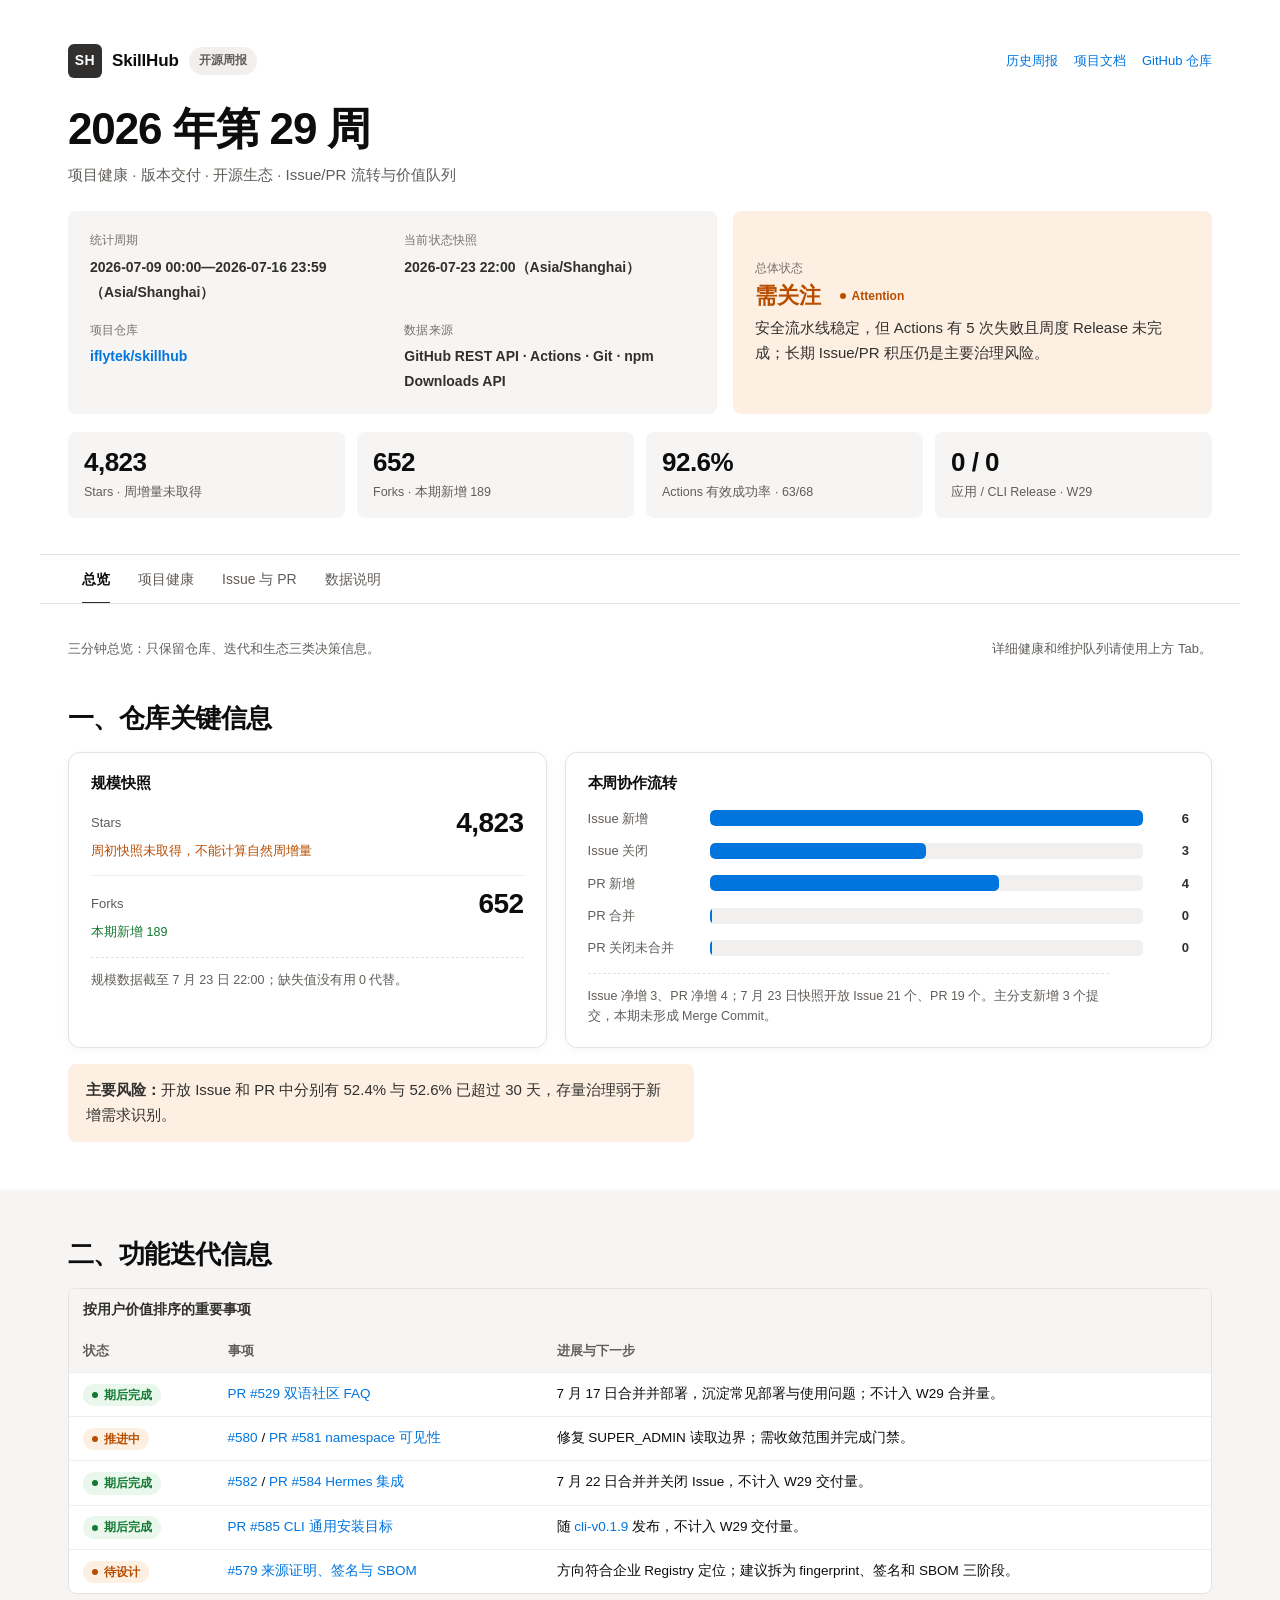
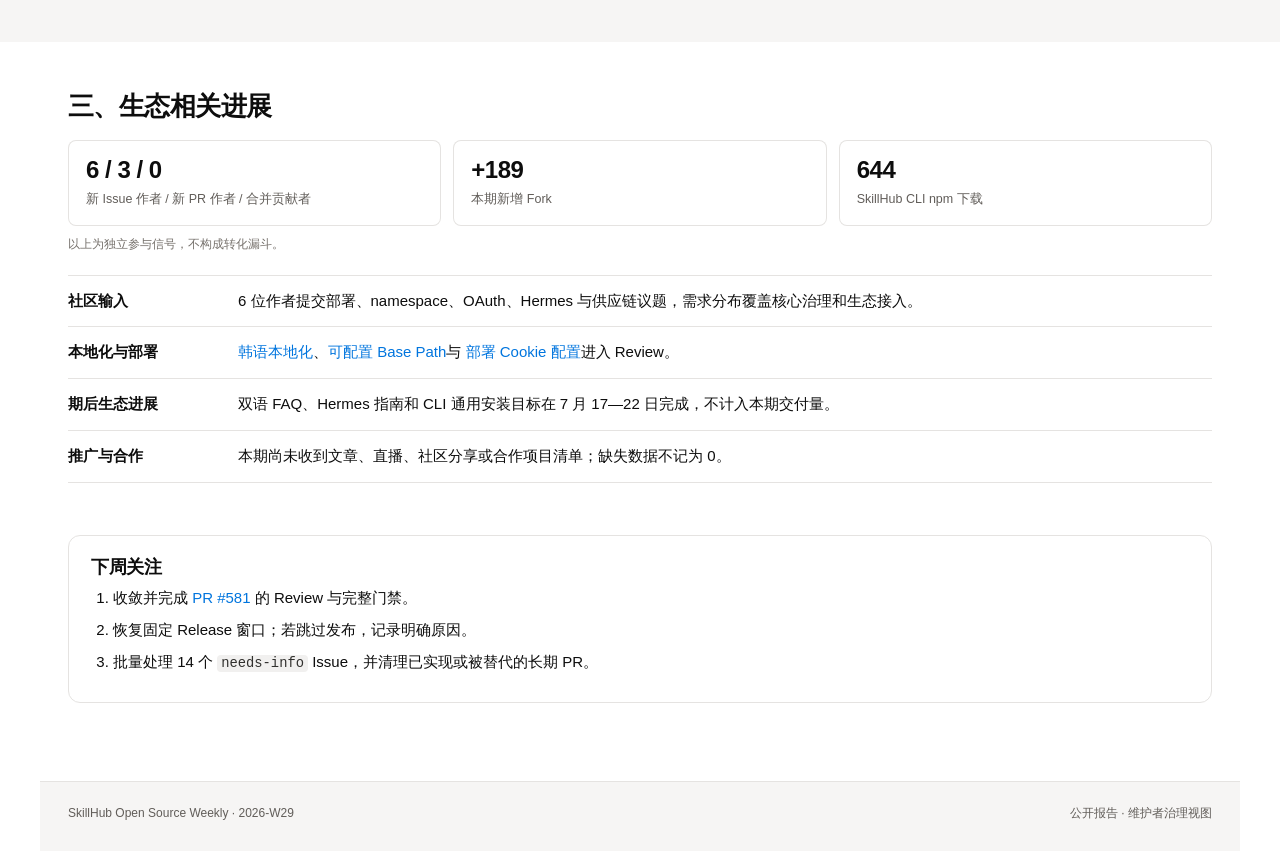
==== commit 81cabe5b: "fix(report): align W29 W30 Thursday cadence" ====
--- a/site/reports/2026-W29/index.html
+++ b/site/reports/2026-W29/index.html
@@ -1025,6 +1025,15 @@
     grid-template-columns: 1fr;
   }
 
+  .header-grid > *,
+  .meta-item {
+    min-width: 0;
+  }
+
+  .meta-item .value {
+    overflow-wrap: anywhere;
+  }
+
   .metrics {
     grid-template-columns: repeat(2, 1fr);
   }
@@ -1062,6 +1071,11 @@
 }
 
 @media (max-width: 430px) {
+  h1 {
+    font-size: 30px;
+    overflow-wrap: anywhere;
+  }
+
   .bar-row {
     grid-template-columns: 76px 1fr 32px;
     gap: 7px;
@@ -1200,7 +1214,7 @@
           <div class="meta-grid">
             <div class="meta-item">
               <span class="key">统计周期</span>
-              <span class="value">2026-07-13 00:00—2026-07-19 23:59（Asia/Shanghai）</span>
+              <span class="value">2026-07-09 00:00—2026-07-16 23:59（Asia/Shanghai）</span>
             </div>
             <div class="meta-item">
               <span class="key">当前状态快照</span>
@@ -1222,13 +1236,13 @@
             <strong>需关注</strong>
             <span class="status warn">Attention</span>
           </div>
-          <p>工程和自动化保持稳定；周度 Release 未完成，长期 Issue/PR 积压仍是主要治理风险。</p>
+          <p>安全流水线稳定，但 Actions 有 5 次失败且周度 Release 未完成；长期 Issue/PR 积压仍是主要治理风险。</p>
         </div>
       </div>
       <div class="metrics" aria-label="四项核心指标">
         <div class="metric"><strong>4,823</strong><span>Stars · 周增量未取得</span></div>
-        <div class="metric"><strong>652</strong><span>Forks · 本周 +24</span></div>
-        <div class="metric"><strong>96.8%</strong><span>Actions 有效成功率 · 61/63</span></div>
+        <div class="metric"><strong>652</strong><span>Forks · 本期新增 189</span></div>
+        <div class="metric"><strong>92.6%</strong><span>Actions 有效成功率 · 63/68</span></div>
         <div class="metric"><strong>0 / 0</strong><span>应用 / CLI Release · W29</span></div>
       </div>
     </header>
@@ -1268,21 +1282,21 @@
                 <div class="snapshot-row">
                   <span class="snapshot-label">Forks</span>
                   <strong>652</strong>
-                  <span class="snapshot-change positive">本周新增 24</span>
+                  <span class="snapshot-change positive">本期新增 189</span>
                 </div>
               </div>
               <p class="chart-note">规模数据截至 7 月 23 日 22:00；缺失值没有用 0 代替。</p>
             </div>
             <div class="chart-box" data-module="weekly-collaboration-chart">
               <h3>本周协作流转</h3>
-              <div class="bars" role="img" aria-label="W29 协作流转：Issue 新增 5 个、关闭 2 个；PR 新增 3 个、合并 1 个、关闭未合并 3 个">
-                <div class="bar-row"><span class="bar-label">Issue 新增</span><span class="bar-track"><span class="bar-fill" style="width:100%"></span></span><span class="bar-value">5</span></div>
-                <div class="bar-row"><span class="bar-label">Issue 关闭</span><span class="bar-track"><span class="bar-fill" style="width:40%"></span></span><span class="bar-value">2</span></div>
-                <div class="bar-row"><span class="bar-label">PR 新增</span><span class="bar-track"><span class="bar-fill" style="width:60%"></span></span><span class="bar-value">3</span></div>
-                <div class="bar-row"><span class="bar-label">PR 合并</span><span class="bar-track"><span class="bar-fill" style="width:20%"></span></span><span class="bar-value">1</span></div>
-                <div class="bar-row"><span class="bar-label">PR 关闭未合并</span><span class="bar-track"><span class="bar-fill" style="width:60%"></span></span><span class="bar-value">3</span></div>
+              <div class="bars" role="img" aria-label="W29 协作流转：Issue 新增 6 个、关闭 3 个；PR 新增 4 个、合并 0 个、关闭未合并 0 个">
+                <div class="bar-row"><span class="bar-label">Issue 新增</span><span class="bar-track"><span class="bar-fill" style="width:100%"></span></span><span class="bar-value">6</span></div>
+                <div class="bar-row"><span class="bar-label">Issue 关闭</span><span class="bar-track"><span class="bar-fill" style="width:50%"></span></span><span class="bar-value">3</span></div>
+                <div class="bar-row"><span class="bar-label">PR 新增</span><span class="bar-track"><span class="bar-fill" style="width:66.7%"></span></span><span class="bar-value">4</span></div>
+                <div class="bar-row"><span class="bar-label">PR 合并</span><span class="bar-track"><span class="bar-fill" style="width:0%"></span></span><span class="bar-value">0</span></div>
+                <div class="bar-row"><span class="bar-label">PR 关闭未合并</span><span class="bar-track"><span class="bar-fill" style="width:0%"></span></span><span class="bar-value">0</span></div>
               </div>
-              <p class="chart-note">Issue 净增 3，当前开放 21；PR 当前开放 19。Actions 61/63 成功，应用与 CLI 均未发布。</p>
+              <p class="chart-note">Issue 净增 3、PR 净增 4；7 月 23 日快照开放 Issue 21 个、PR 19 个。主分支新增 3 个提交，本期未形成 Merge Commit。</p>
             </div>
           </div>
           <p class="risk-note"><strong>主要风险：</strong>开放 Issue 和 PR 中分别有 52.4% 与 52.6% 已超过 30 天，存量治理弱于新增需求识别。</p>
@@ -1298,9 +1312,9 @@
               </thead>
               <tbody>
                 <tr>
-                  <td><span class="status ok">已完成</span></td>
+                  <td><span class="status ok">期后完成</span></td>
                   <td><a href="https://github.com/iflytek/skillhub/pull/529">PR #529 双语社区 FAQ</a></td>
-                  <td>本周合并并部署，沉淀常见部署与使用问题。</td>
+                  <td>7 月 17 日合并并部署，沉淀常见部署与使用问题；不计入 W29 合并量。</td>
                 </tr>
                 <tr>
                   <td><span class="status warn">推进中</span></td>
@@ -1330,16 +1344,17 @@
         <section class="report-section" data-module="ecosystem-progress" aria-labelledby="ecosystem-title">
           <h2 id="ecosystem-title">三、生态相关进展</h2>
           <div class="ecosystem-signals" data-module="ecosystem-signals" role="img"
-            aria-label="W29 开源生态参与信号：5 位新 Issue 作者、2 位新 PR 作者、1 位合并贡献者；本周新增 24 个 Fork；SkillHub CLI npm 下载 504 次">
-            <div class="ecosystem-signal"><strong>5 / 2 / 1</strong><span>新 Issue 作者 / 新 PR 作者 / 合并贡献者</span></div>
-            <div class="ecosystem-signal"><strong>+24</strong><span>本周新增 Fork</span></div>
-            <div class="ecosystem-signal"><strong>504</strong><span>SkillHub CLI npm 下载</span></div>
+            aria-label="W29 开源生态参与信号：6 位新 Issue 作者、3 位新 PR 作者、0 位合并贡献者；本期新增 189 个 Fork；SkillHub CLI npm 下载 644 次">
+            <div class="ecosystem-signal"><strong>6 / 3 / 0</strong><span>新 Issue 作者 / 新 PR 作者 / 合并贡献者</span></div>
+            <div class="ecosystem-signal"><strong>+189</strong><span>本期新增 Fork</span></div>
+            <div class="ecosystem-signal"><strong>644</strong><span>SkillHub CLI npm 下载</span></div>
             <p class="ecosystem-signal-note">以上为独立参与信号，不构成转化漏斗。</p>
           </div>
           <ul class="ecosystem-list">
-            <li><strong>文档闭环</strong><span>双语 FAQ 进入主干，社区常见问题转化为可复用文档。</span></li>
-            <li><strong>Agent 集成</strong><span>Hermes 集成指南本周创建，期后合并；CLI 通用安装目标期后发布。</span></li>
-            <li><strong>推广与合作</strong><span>本周尚未收到文章、直播、社区分享或合作项目清单；缺失数据不记为 0。</span></li>
+            <li><strong>社区输入</strong><span>6 位作者提交部署、namespace、OAuth、Hermes 与供应链议题，需求分布覆盖核心治理和生态接入。</span></li>
+            <li><strong>本地化与部署</strong><span><a href="https://github.com/iflytek/skillhub/pull/578">韩语本地化</a>、<a href="https://github.com/iflytek/skillhub/pull/576">可配置 Base Path</a>与 <a href="https://github.com/iflytek/skillhub/pull/575">部署 Cookie 配置</a>进入 Review。</span></li>
+            <li><strong>期后生态进展</strong><span>双语 FAQ、Hermes 指南和 CLI 通用安装目标在 7 月 17—22 日完成，不计入本期交付量。</span></li>
+            <li><strong>推广与合作</strong><span>本期尚未收到文章、直播、社区分享或合作项目清单；缺失数据不记为 0。</span></li>
           </ul>
         </section>
 
@@ -1364,28 +1379,28 @@
           <h2 id="health-summary-title">项目健康状态</h2>
           <div class="health-cards">
             <article class="health-card">
-              <div class="top"><span class="name">工程稳定性</span><span class="status ok">稳定</span></div>
-              <div class="health-metric">96.8% <small>61/63</small></div>
-              <p>失败集中于 PR #581 早期 E2E，后续运行已恢复。</p>
+              <div class="top"><span class="name">工程稳定性</span><span class="status warn">需关注</span></div>
+              <div class="health-metric">92.6% <small>63/68</small></div>
+              <p>5 次失败中有 4 次来自 PR E2E。</p>
               <div class="detail">有效成功率只统计实际成功与失败。</div>
             </article>
             <article class="health-card">
               <div class="top"><span class="name">安全流水线</span><span class="status ok">稳定</span></div>
-              <div class="health-metric">11 / 11 <small>执行成功</small></div>
-              <p>另有 3 次等待外部 PR 授权。</p>
+              <div class="health-metric">10 / 10 <small>执行成功</small></div>
+              <p>本期没有等待授权或失败记录。</p>
               <div class="detail">执行成功不代表公开漏洞数量为 0。</div>
             </article>
             <article class="health-card">
-              <div class="top"><span class="name">自动化运营</span><span class="status ok">稳定</span></div>
-              <div class="health-metric">34 / 34 <small>实际执行成功</small></div>
-              <p>Rescore 28/28，Triage 6/6。</p>
-              <div class="detail">新增 Issue 自动分诊平均约 17 秒。</div>
+              <div class="top"><span class="name">自动化运营</span><span class="status warn">需关注</span></div>
+              <div class="health-metric">31 / 32 <small>Backlog Rescore</small></div>
+              <p>Issue Triage 实际执行 6 次并全部成功。</p>
+              <div class="detail">Rescore 有 1 次失败，另有 12 次条件跳过。</div>
             </article>
             <article class="health-card">
               <div class="top"><span class="name">Release 交付</span><span class="status risk">风险</span></div>
               <div class="health-metric">0 / 0 <small>应用 / CLI</small></div>
               <p>W29 未完成周度 Release 目标。</p>
-              <div class="detail">应用发布空窗在期末达到 16 天。</div>
+              <div class="detail">应用发布空窗在期末超过 13 天。</div>
             </article>
             <article class="health-card">
               <div class="top"><span class="name">Issue 治理</span><span class="status warn">需关注</span></div>
@@ -1404,42 +1419,40 @@
 
         <section class="report-section" data-module="workflow-execution" aria-labelledby="ci-title">
           <h2 id="ci-title">CI 与自动化执行</h2>
-          <p class="section-lead">统计期内有 101 条 Actions 记录，其中 63 次实际执行；<code>action_required</code> 与条件性 <code>skipped</code> 不进入有效成功率分母。</p>
+          <p class="section-lead">统计期内有 84 条 Actions 记录，其中 63 次成功、5 次失败、15 次跳过、1 次取消。</p>
           <div class="chart-box" data-module="actions-outcome-chart">
             <h3>Actions 结果构成</h3>
-            <div class="segbar" role="img" aria-label="W29 Actions 共 101 条记录：成功 61，失败 2，等待授权 11，条件跳过 27">
-              <span class="seg-success" style="width:60.4%"></span>
-              <span class="seg-failure" style="width:2%"></span>
-              <span class="seg-auth" style="width:10.9%"></span>
-              <span class="seg-skipped" style="width:26.7%"></span>
+            <div class="segbar" role="img" aria-label="W29 Actions 共 84 条记录：成功 63，失败 5，条件跳过 15，取消 1">
+              <span class="seg-success" style="width:75%"></span>
+              <span class="seg-failure" style="width:5.95%"></span>
+              <span class="seg-skipped" style="width:17.86%"></span>
+              <span class="seg-cancelled" style="width:1.19%"></span>
             </div>
             <div class="chart-legend" aria-hidden="true">
-              <span><i class="seg-success"></i>成功 <b>61</b></span>
-              <span><i class="seg-failure"></i>失败 <b>2</b></span>
-              <span><i class="seg-auth"></i>等待授权 <b>11</b></span>
-              <span><i class="seg-skipped"></i>跳过 <b>27</b></span>
+              <span><i class="seg-success"></i>成功 <b>63</b></span>
+              <span><i class="seg-failure"></i>失败 <b>5</b></span>
+              <span><i class="seg-skipped"></i>跳过 <b>15</b></span>
+              <span><i class="seg-cancelled"></i>取消 <b>1</b></span>
             </div>
           </div>
           <div class="table-wrap">
             <table>
               <caption>工作流执行明细</caption>
               <thead>
-                <tr><th>工作流</th><th class="number">总记录</th><th class="number">成功</th><th class="number">失败</th><th class="number">等待授权</th><th class="number">跳过</th></tr>
+                <tr><th>工作流</th><th class="number">总记录</th><th class="number">成功</th><th class="number">失败</th><th class="number">等待授权</th><th class="number">跳过/取消</th></tr>
               </thead>
               <tbody>
-                <tr><td>PR Tests</td><td class="number">12</td><td class="number">9</td><td class="number">0</td><td class="number">3</td><td class="number">0</td></tr>
-                <tr><td>PR E2E Tests</td><td class="number">8</td><td class="number">4</td><td class="number">2</td><td class="number">2</td><td class="number">0</td></tr>
-                <tr><td>PR CLI</td><td class="number">3</td><td class="number">2</td><td class="number">0</td><td class="number">1</td><td class="number">0</td></tr>
-                <tr><td>PR Scripts</td><td class="number">2</td><td class="number">0</td><td class="number">0</td><td class="number">2</td><td class="number">0</td></tr>
-                <tr><td>Security</td><td class="number">14</td><td class="number">11</td><td class="number">0</td><td class="number">3</td><td class="number">0</td></tr>
-                <tr><td>Deploy Docs</td><td class="number">1</td><td class="number">1</td><td class="number">0</td><td class="number">0</td><td class="number">0</td></tr>
-                <tr><td>Issue Backlog Rescore</td><td class="number">28</td><td class="number">28</td><td class="number">0</td><td class="number">0</td><td class="number">0</td></tr>
-                <tr><td>Issue Triage</td><td class="number">31</td><td class="number">6</td><td class="number">0</td><td class="number">0</td><td class="number">25</td></tr>
-                <tr><td>Claim Issue Reward</td><td class="number">2</td><td class="number">0</td><td class="number">0</td><td class="number">0</td><td class="number">2</td></tr>
+                <tr><td>PR Tests</td><td class="number">9</td><td class="number">9</td><td class="number">0</td><td class="number">0</td><td class="number">0</td></tr>
+                <tr><td>PR E2E Tests</td><td class="number">9</td><td class="number">4</td><td class="number">4</td><td class="number">0</td><td class="number">1</td></tr>
+                <tr><td>PR Scripts</td><td class="number">3</td><td class="number">3</td><td class="number">0</td><td class="number">0</td><td class="number">0</td></tr>
+                <tr><td>Security</td><td class="number">10</td><td class="number">10</td><td class="number">0</td><td class="number">0</td><td class="number">0</td></tr>
+                <tr><td>Issue Backlog Rescore</td><td class="number">32</td><td class="number">31</td><td class="number">1</td><td class="number">0</td><td class="number">0</td></tr>
+                <tr><td>Issue Triage</td><td class="number">18</td><td class="number">6</td><td class="number">0</td><td class="number">0</td><td class="number">12</td></tr>
+                <tr><td>Claim Issue Reward</td><td class="number">3</td><td class="number">0</td><td class="number">0</td><td class="number">0</td><td class="number">3</td></tr>
               </tbody>
             </table>
           </div>
-          <p class="risk-note"><strong>覆盖风险：</strong>部分外部 PR 仍等待工作流授权；这类记录表示检查未执行，不能解释为门禁通过。</p>
+          <p class="risk-note"><strong>本期薄弱点：</strong>PR E2E 8 次实际形成结论，其中 4 次失败；Backlog Rescore 另有 1 次失败。</p>
         </section>
 
         <section class="report-section" data-module="delivery-and-backlog" aria-labelledby="delivery-title">
@@ -1447,7 +1460,7 @@
           <div class="health-grid">
             <article class="health-note">
               <h3>安全与供应链</h3>
-              <p>Security 实际执行 11 次并全部成功。仓库保留 CodeQL 定时扫描和 dependency review；公开数据无法确认未修复告警数量。</p>
+              <p>Security 实际执行 10 次并全部成功。仓库保留 CodeQL 定时扫描和 dependency review；公开数据无法确认未修复告警数量。</p>
             </article>
             <article class="health-note">
               <h3>Release 交付</h3>
@@ -1494,16 +1507,17 @@
 
         <section class="report-section" data-module="observable-response" aria-labelledby="response-title">
           <h2 id="response-title">社区响应</h2>
-          <p>5 个新增 Issue 均在 15—19 秒内获得自动分诊，平均约 17 秒。按“维护者评论或形成配对 PR”统计，可观察人工处理覆盖率为 3/5。</p>
+          <p>6 个新增 Issue 中，部署阻断问题 <a href="https://github.com/iflytek/skillhub/issues/574">#574</a> 和 CLI 可见性问题 <a href="https://github.com/iflytek/skillhub/issues/577">#577</a> 在本期关闭；namespace 问题 <a href="https://github.com/iflytek/skillhub/issues/580">#580</a> 形成配对 PR #581。按“关闭或形成配对实现”统计，可观察处置覆盖为 3/6。</p>
           <div class="table-wrap">
             <table>
               <caption>新增 Issue 的首次可观察处置</caption>
               <thead><tr><th>Issue</th><th>首次处置</th><th>耗时</th><th>状态</th></tr></thead>
               <tbody>
-                <tr><td><a href="https://github.com/iflytek/skillhub/issues/586">#586</a></td><td>维护者确认 OSS 同步问题</td><td>约 1 小时 55 分</td><td>期后关闭</td></tr>
+                <tr><td><a href="https://github.com/iflytek/skillhub/issues/574">#574</a></td><td>形成部署修复 PR #575</td><td>约 4 小时</td><td>本期关闭</td></tr>
+                <tr><td><a href="https://github.com/iflytek/skillhub/issues/577">#577</a></td><td>确认 ClawHub CLI 兼容边界</td><td>未取得</td><td>本期关闭</td></tr>
                 <tr><td><a href="https://github.com/iflytek/skillhub/issues/580">#580</a></td><td>形成配对 PR #581</td><td>约 13 小时</td><td>推进中</td></tr>
-                <tr><td><a href="https://github.com/iflytek/skillhub/issues/582">#582</a></td><td>形成配对 PR #584</td><td>约 46 小时</td><td>期后完成</td></tr>
-                <tr><td><a href="https://github.com/iflytek/skillhub/issues/579">#579</a>、<a href="https://github.com/iflytek/skillhub/issues/583">#583</a></td><td>统计期内未观察到明确人工评论</td><td>未取得</td><td>待确认</td></tr>
+                <tr><td><a href="https://github.com/iflytek/skillhub/issues/582">#582</a></td><td>期后形成 Hermes 指南 PR #584</td><td>期后</td><td>期后完成</td></tr>
+                <tr><td><a href="https://github.com/iflytek/skillhub/issues/579">#579</a>、<a href="https://github.com/iflytek/skillhub/issues/583">#583</a></td><td>本期未观察到明确执行结论</td><td>未取得</td><td>待确认</td></tr>
               </tbody>
             </table>
           </div>
@@ -1520,8 +1534,8 @@
         <section class="report-section" data-module="weekly-flow" aria-labelledby="flow-title">
           <h2 id="flow-title">本周 Issue 与 PR 流转</h2>
           <div class="flow-summary">
-            <div class="flow-item"><strong>Issue +5 / -2</strong><span>净增 3 · 当前开放 21</span></div>
-            <div class="flow-item"><strong>PR +3 / 合并 1</strong><span>关闭未合并 3 · 当前开放 19</span></div>
+            <div class="flow-item"><strong>Issue +6 / -3</strong><span>净增 3 · 7 月 23 日快照开放 21</span></div>
+            <div class="flow-item"><strong>PR +4 / 合并 0</strong><span>关闭未合并 0 · 净增 4 · 7 月 23 日快照开放 19</span></div>
           </div>
 
           <h3>新增 Issue（按价值排序）</h3>
@@ -1530,11 +1544,12 @@
               <caption class="sr-only">W29 新增 Issue 价值排序</caption>
               <thead><tr><th>价值</th><th>Issue</th><th>判断</th><th>当前进展</th></tr></thead>
               <tbody>
-                <tr><td><span class="value-level value-a">A</span></td><td><a href="https://github.com/iflytek/skillhub/issues/586">#586 OSS 启动脚本缺少 Cookie Secret</a></td><td>阻断依赖 OSS 的部署用户。</td><td>期后已同步并关闭。</td></tr>
+                <tr><td><span class="value-level value-a">A</span></td><td><a href="https://github.com/iflytek/skillhub/issues/574">#574 Release Compose 启动失败</a></td><td>直接阻断生产部署。</td><td>形成 PR #575，并在本期关闭。</td></tr>
                 <tr><td><span class="value-level value-a">A</span></td><td><a href="https://github.com/iflytek/skillhub/issues/580">#580 SUPER_ADMIN namespace 可见性</a></td><td>企业治理核心体验问题。</td><td>配对 PR #581 仍开放。</td></tr>
                 <tr><td><span class="value-level value-b">B</span></td><td><a href="https://github.com/iflytek/skillhub/issues/583">#583 DingTalk OAuth</a></td><td>身份接入价值高，安全风险也高。</td><td>与 PR #467 配对，待安全审查。</td></tr>
                 <tr><td><span class="value-level value-b">B</span></td><td><a href="https://github.com/iflytek/skillhub/issues/579">#579 来源证明、签名与 SBOM</a></td><td>战略价值高，当前范围过大。</td><td>待拆分设计。</td></tr>
                 <tr><td><span class="value-level value-c">C</span></td><td><a href="https://github.com/iflytek/skillhub/issues/582">#582 Hermes Skill 集成</a></td><td>边界清晰的生态文档需求。</td><td>期后合并并关闭。</td></tr>
+                <tr><td><span class="value-level value-d">D</span></td><td><a href="https://github.com/iflytek/skillhub/issues/577">#577 ClawHub visibility 参数</a></td><td>上游 CLI 能力边界问题。</td><td>本期关闭，不进入 SkillHub 实现队列。</td></tr>
               </tbody>
             </table>
           </div>
@@ -1546,10 +1561,10 @@
               <thead><tr><th>类型</th><th>价值</th><th>PR</th><th>结果与判断</th></tr></thead>
               <tbody>
                 <tr><td>新增</td><td><span class="value-level value-a">A</span></td><td><a href="https://github.com/iflytek/skillhub/pull/581">#581 namespace 可见性</a></td><td>价值高、范围较大，需收敛并重跑门禁。</td></tr>
-                <tr><td>新增</td><td><span class="value-level value-b">B</span></td><td><a href="https://github.com/iflytek/skillhub/pull/584">#584 Hermes 指南</a></td><td>期后已合并并关闭 #582。</td></tr>
-                <tr><td>新增</td><td><span class="value-level value-c">C</span></td><td><a href="https://github.com/iflytek/skillhub/pull/585">#585 CLI 通用安装目标</a></td><td>期后合并并随 cli-v0.1.9 发布。</td></tr>
-                <tr><td>合并</td><td><span class="value-level value-b">B</span></td><td><a href="https://github.com/iflytek/skillhub/pull/529">#529 双语 FAQ</a></td><td>文档价值明确；约 31.4 天 Lead Time 偏长。</td></tr>
-                <tr><td>关闭未合并</td><td>—</td><td>#575 / #459 / #569</td><td>分别为未采用、已有等价能力和生态示例未进入主干。</td></tr>
+                <tr><td>新增</td><td><span class="value-level value-a">A</span></td><td><a href="https://github.com/iflytek/skillhub/pull/575">#575 部署 Cookie 配置</a></td><td>回应启动阻断问题 #574；期后关闭未合并。</td></tr>
+                <tr><td>新增</td><td><span class="value-level value-b">B</span></td><td><a href="https://github.com/iflytek/skillhub/pull/576">#576 可配置 Base Path</a></td><td>支持子路径部署，期末仍开放。</td></tr>
+                <tr><td>新增</td><td><span class="value-level value-c">C</span></td><td><a href="https://github.com/iflytek/skillhub/pull/578">#578 韩语本地化</a></td><td>扩大本地化覆盖，期后关闭未合并。</td></tr>
+                <tr><td>本期结果</td><td>—</td><td>合并 0 / 关闭未合并 0</td><td>4 个新增 PR 均在期末保持开放。</td></tr>
               </tbody>
             </table>
           </div>
@@ -1621,9 +1636,10 @@
         <section class="report-section" data-module="metric-definitions" aria-labelledby="method-title">
           <h2 id="method-title">统计口径</h2>
           <ul class="method-list">
-            <li><strong>统计周期</strong><span>2026-07-13 00:00—2026-07-19 23:59，Asia/Shanghai；API 过滤使用等价 UTC 区间。</span></li>
-            <li><strong>当前快照</strong><span>2026-07-23 22:00；开放 Issue/PR、Stars、Forks 和 Watchers 均属于快照，不回填为 W29 流量。</span></li>
-            <li><strong>期后进展</strong><span>7 月 20 日以后发生的合并、关闭和 Release 仅说明后续结果，明确不计入 W29。</span></li>
+            <li><strong>统计周期</strong><span>2026-07-09 00:00—2026-07-16 23:59，Asia/Shanghai；按“上周四到本周四”回溯统计。</span></li>
+            <li><strong>当前快照</strong><span>2026-07-23 22:00；开放 Issue/PR、Stars、Forks 和 Watchers 是期后快照，不回填为 W29 流量。</span></li>
+            <li><strong>期后进展</strong><span>7 月 17 日以后发生的合并、关闭和 Release 仅说明后续结果，明确不计入 W29。</span></li>
+            <li><strong>历史衔接</strong><span>本报告由原周一—周日口径回溯调整；7 月 16 日作为周四边界日期，也会出现在相邻 W30 的展示周期中。</span></li>
             <li><strong>Actions 成功率</strong><span><code>success / (success + failure)</code>；等待授权和条件性跳过不进入分母。</span></li>
             <li><strong>Issue / PR</strong><span>GitHub Issues API 会同时返回 PR，本报告将两者分开统计；价值 A—D 为人工治理判断。</span></li>
             <li><strong>推广数据</strong><span>推广动作由维护者补录；Fork、下载、Issue 作者和 PR 作者是不同信号，不作为转化漏斗。</span></li>
@@ -1639,7 +1655,7 @@
               <tbody>
                 <tr><td>GitHub 公共 REST API</td><td>仓库、Issue、PR、Release、Actions、Fork</td><td>Traffic 与私有安全告警不可见。</td></tr>
                 <tr><td>GitHub Actions 与本地 Git</td><td>流水线运行、恢复证据和变更核对</td><td>外部 PR 等待授权时无实际执行样本。</td></tr>
-                <tr><td>npm Downloads API</td><td><code>@astron-team/skillhub</code> 周下载</td><td>下载不等同于独立用户。</td></tr>
+                <tr><td>npm Downloads API</td><td><code>@astron-team/skillhub</code> 本期下载</td><td>644 次下载不等同于独立用户。</td></tr>
                 <tr><td>维护者人工底稿</td><td>价值排序、推广动作和期后确认</td><td>推广动作尚未提供。</td></tr>
               </tbody>
             </table>
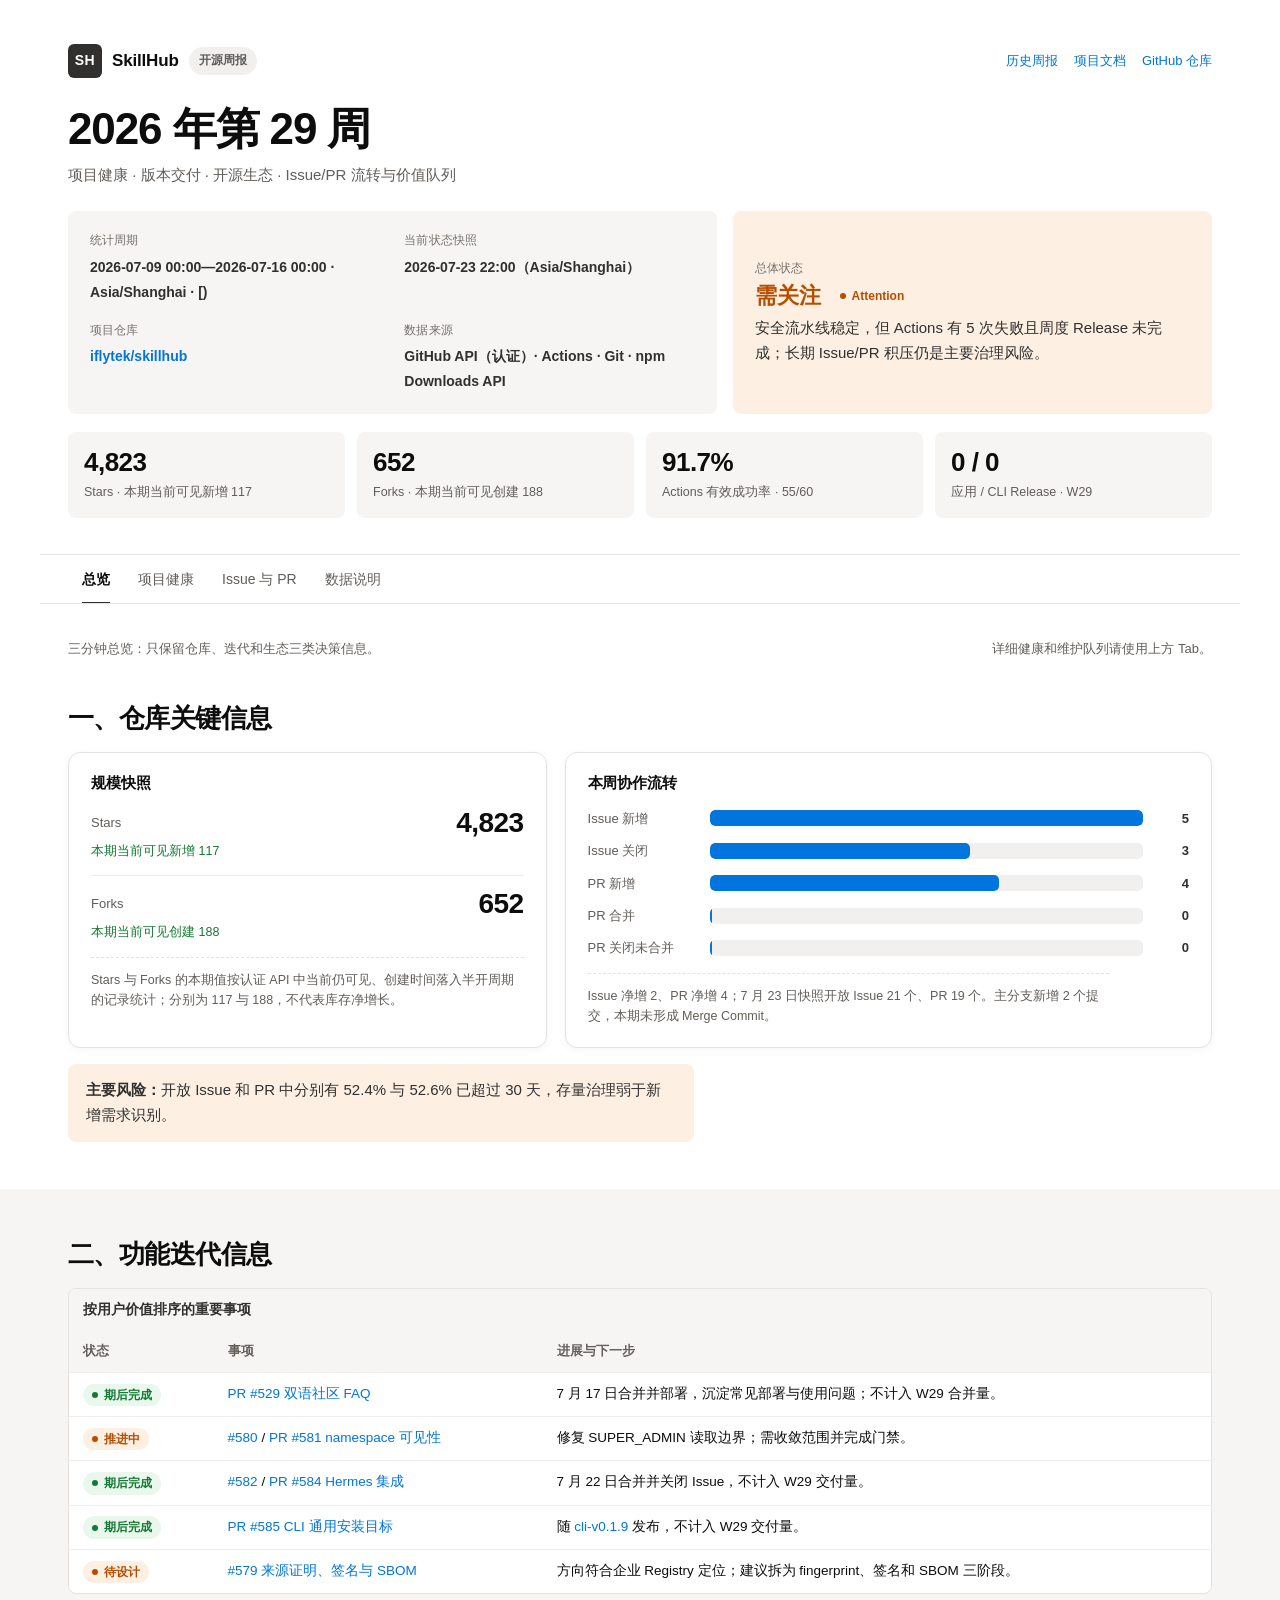
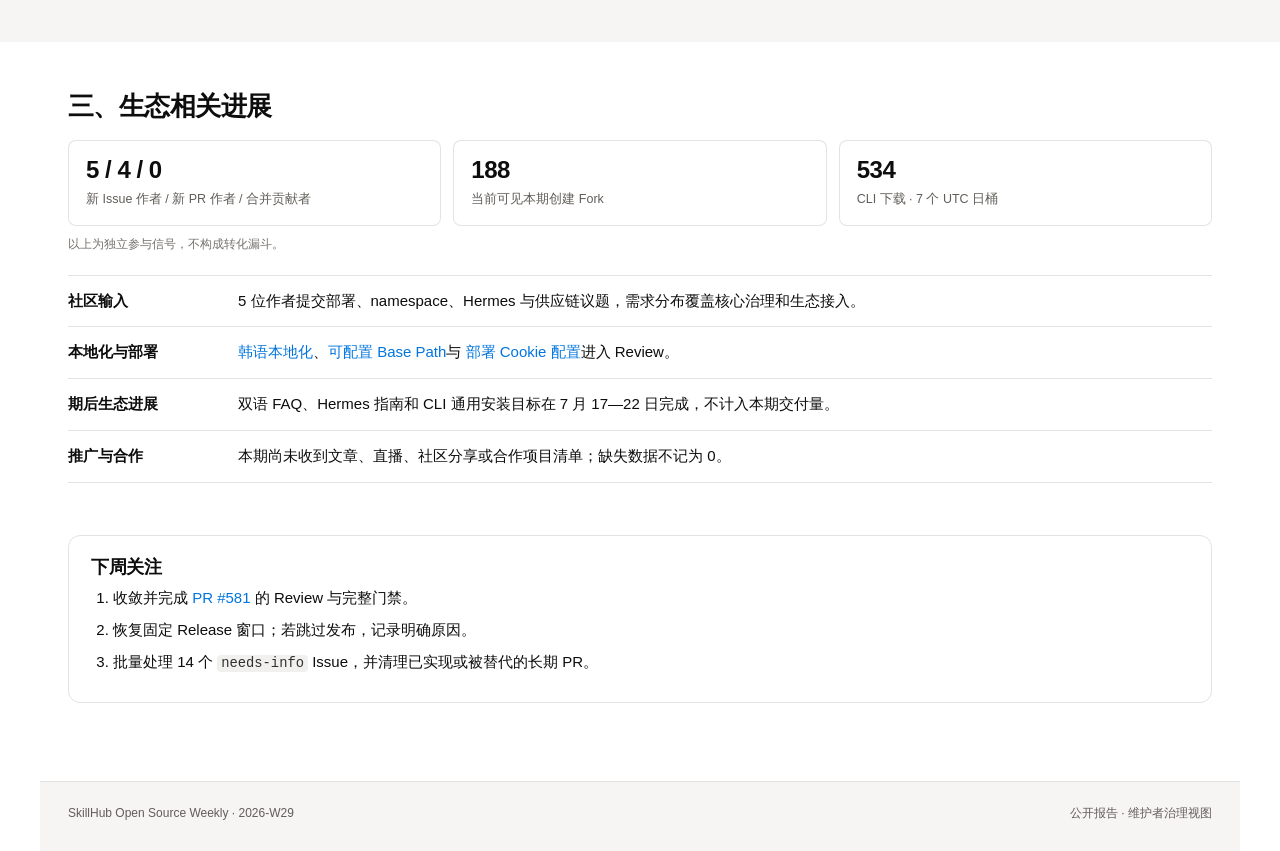
==== commit ef21f0ba: "fix(report): restore authenticated Star evidence Signed-off-by: ylhu16 <ylhu16@iflytek.com>" ====
--- a/site/reports/2026-W29/index.html
+++ b/site/reports/2026-W29/index.html
@@ -1193,7 +1193,17 @@
 </head>
 <body>
   <a class="skip-link" href="#report-content">跳到报告正文</a>
-  <article class="report">
+  <article class="report"
+    data-period-start="2026-07-09T00:00:00+08:00"
+    data-period-end="2026-07-16T00:00:00+08:00"
+    data-period-boundary="[)"
+    data-snapshot-at="2026-07-23T22:00:00+08:00"
+    data-star-evidence="current-visible-arrivals"
+    data-star-api-status="success"
+    data-star-arrivals="117"
+    data-star-observed-at="2026-07-31T15:48:23+08:00"
+    data-star-start-at=""
+    data-star-end-at="">
     <header class="masthead">
       <div class="topline">
         <div class="brand">
@@ -1214,7 +1224,7 @@
           <div class="meta-grid">
             <div class="meta-item">
               <span class="key">统计周期</span>
-              <span class="value">2026-07-09 00:00—2026-07-16 23:59（Asia/Shanghai）</span>
+              <span class="value">2026-07-09 00:00—2026-07-16 00:00 · Asia/Shanghai · [)</span>
             </div>
             <div class="meta-item">
               <span class="key">当前状态快照</span>
@@ -1226,7 +1236,7 @@
             </div>
             <div class="meta-item">
               <span class="key">数据来源</span>
-              <span class="value">GitHub REST API · Actions · Git · npm Downloads API</span>
+              <span class="value">GitHub API（认证）· Actions · Git · npm Downloads API</span>
             </div>
           </div>
         </div>
@@ -1240,9 +1250,9 @@
         </div>
       </div>
       <div class="metrics" aria-label="四项核心指标">
-        <div class="metric"><strong>4,823</strong><span>Stars · 周增量未取得</span></div>
-        <div class="metric"><strong>652</strong><span>Forks · 本期新增 189</span></div>
-        <div class="metric"><strong>92.6%</strong><span>Actions 有效成功率 · 63/68</span></div>
+        <div class="metric"><strong>4,823</strong><span>Stars · 本期当前可见新增 117</span></div>
+        <div class="metric"><strong>652</strong><span>Forks · 本期当前可见创建 188</span></div>
+        <div class="metric"><strong>91.7%</strong><span>Actions 有效成功率 · 55/60</span></div>
         <div class="metric"><strong>0 / 0</strong><span>应用 / CLI Release · W29</span></div>
       </div>
     </header>
@@ -1277,26 +1287,26 @@
                 <div class="snapshot-row">
                   <span class="snapshot-label">Stars</span>
                   <strong>4,823</strong>
-                  <span class="snapshot-change missing">周初快照未取得，不能计算自然周增量</span>
+                  <span class="snapshot-change positive">本期当前可见新增 117</span>
                 </div>
                 <div class="snapshot-row">
                   <span class="snapshot-label">Forks</span>
                   <strong>652</strong>
-                  <span class="snapshot-change positive">本期新增 189</span>
+                  <span class="snapshot-change positive">本期当前可见创建 188</span>
                 </div>
               </div>
-              <p class="chart-note">规模数据截至 7 月 23 日 22:00；缺失值没有用 0 代替。</p>
+              <p class="chart-note">Stars 与 Forks 的本期值按认证 API 中当前仍可见、创建时间落入半开周期的记录统计；分别为 117 与 188，不代表库存净增长。</p>
             </div>
             <div class="chart-box" data-module="weekly-collaboration-chart">
               <h3>本周协作流转</h3>
-              <div class="bars" role="img" aria-label="W29 协作流转：Issue 新增 6 个、关闭 3 个；PR 新增 4 个、合并 0 个、关闭未合并 0 个">
-                <div class="bar-row"><span class="bar-label">Issue 新增</span><span class="bar-track"><span class="bar-fill" style="width:100%"></span></span><span class="bar-value">6</span></div>
-                <div class="bar-row"><span class="bar-label">Issue 关闭</span><span class="bar-track"><span class="bar-fill" style="width:50%"></span></span><span class="bar-value">3</span></div>
+              <div class="bars" role="img" aria-label="W29 协作流转：Issue 新增 5 个、关闭 3 个；PR 新增 4 个、合并 0 个、关闭未合并 0 个">
+                <div class="bar-row"><span class="bar-label">Issue 新增</span><span class="bar-track"><span class="bar-fill" style="width:100%"></span></span><span class="bar-value">5</span></div>
+                <div class="bar-row"><span class="bar-label">Issue 关闭</span><span class="bar-track"><span class="bar-fill" style="width:60%"></span></span><span class="bar-value">3</span></div>
                 <div class="bar-row"><span class="bar-label">PR 新增</span><span class="bar-track"><span class="bar-fill" style="width:66.7%"></span></span><span class="bar-value">4</span></div>
                 <div class="bar-row"><span class="bar-label">PR 合并</span><span class="bar-track"><span class="bar-fill" style="width:0%"></span></span><span class="bar-value">0</span></div>
                 <div class="bar-row"><span class="bar-label">PR 关闭未合并</span><span class="bar-track"><span class="bar-fill" style="width:0%"></span></span><span class="bar-value">0</span></div>
               </div>
-              <p class="chart-note">Issue 净增 3、PR 净增 4；7 月 23 日快照开放 Issue 21 个、PR 19 个。主分支新增 3 个提交，本期未形成 Merge Commit。</p>
+              <p class="chart-note">Issue 净增 2、PR 净增 4；7 月 23 日快照开放 Issue 21 个、PR 19 个。主分支新增 2 个提交，本期未形成 Merge Commit。</p>
             </div>
           </div>
           <p class="risk-note"><strong>主要风险：</strong>开放 Issue 和 PR 中分别有 52.4% 与 52.6% 已超过 30 天，存量治理弱于新增需求识别。</p>
@@ -1344,14 +1354,14 @@
         <section class="report-section" data-module="ecosystem-progress" aria-labelledby="ecosystem-title">
           <h2 id="ecosystem-title">三、生态相关进展</h2>
           <div class="ecosystem-signals" data-module="ecosystem-signals" role="img"
-            aria-label="W29 开源生态参与信号：6 位新 Issue 作者、3 位新 PR 作者、0 位合并贡献者；本期新增 189 个 Fork；SkillHub CLI npm 下载 644 次">
-            <div class="ecosystem-signal"><strong>6 / 3 / 0</strong><span>新 Issue 作者 / 新 PR 作者 / 合并贡献者</span></div>
-            <div class="ecosystem-signal"><strong>+189</strong><span>本期新增 Fork</span></div>
-            <div class="ecosystem-signal"><strong>644</strong><span>SkillHub CLI npm 下载</span></div>
+            aria-label="W29 开源生态参与信号：5 位新 Issue 作者、4 位新 PR 作者、0 位合并贡献者；当前可见本期创建 Fork 188 个；SkillHub CLI 在 2026 年 7 月 9 日至 15 日 UTC 日桶下载 534 次">
+            <div class="ecosystem-signal"><strong>5 / 4 / 0</strong><span>新 Issue 作者 / 新 PR 作者 / 合并贡献者</span></div>
+            <div class="ecosystem-signal"><strong>188</strong><span>当前可见本期创建 Fork</span></div>
+            <div class="ecosystem-signal"><strong>534</strong><span>CLI 下载 · 7 个 UTC 日桶</span></div>
             <p class="ecosystem-signal-note">以上为独立参与信号，不构成转化漏斗。</p>
           </div>
           <ul class="ecosystem-list">
-            <li><strong>社区输入</strong><span>6 位作者提交部署、namespace、OAuth、Hermes 与供应链议题，需求分布覆盖核心治理和生态接入。</span></li>
+            <li><strong>社区输入</strong><span>5 位作者提交部署、namespace、Hermes 与供应链议题，需求分布覆盖核心治理和生态接入。</span></li>
             <li><strong>本地化与部署</strong><span><a href="https://github.com/iflytek/skillhub/pull/578">韩语本地化</a>、<a href="https://github.com/iflytek/skillhub/pull/576">可配置 Base Path</a>与 <a href="https://github.com/iflytek/skillhub/pull/575">部署 Cookie 配置</a>进入 Review。</span></li>
             <li><strong>期后生态进展</strong><span>双语 FAQ、Hermes 指南和 CLI 通用安装目标在 7 月 17—22 日完成，不计入本期交付量。</span></li>
             <li><strong>推广与合作</strong><span>本期尚未收到文章、直播、社区分享或合作项目清单；缺失数据不记为 0。</span></li>
@@ -1380,20 +1390,20 @@
           <div class="health-cards">
             <article class="health-card">
               <div class="top"><span class="name">工程稳定性</span><span class="status warn">需关注</span></div>
-              <div class="health-metric">92.6% <small>63/68</small></div>
+              <div class="health-metric">91.7% <small>55/60</small></div>
               <p>5 次失败中有 4 次来自 PR E2E。</p>
               <div class="detail">有效成功率只统计实际成功与失败。</div>
             </article>
             <article class="health-card">
               <div class="top"><span class="name">安全流水线</span><span class="status ok">稳定</span></div>
-              <div class="health-metric">10 / 10 <small>执行成功</small></div>
+              <div class="health-metric">9 / 9 <small>执行成功</small></div>
               <p>本期没有等待授权或失败记录。</p>
               <div class="detail">执行成功不代表公开漏洞数量为 0。</div>
             </article>
             <article class="health-card">
               <div class="top"><span class="name">自动化运营</span><span class="status warn">需关注</span></div>
-              <div class="health-metric">31 / 32 <small>Backlog Rescore</small></div>
-              <p>Issue Triage 实际执行 6 次并全部成功。</p>
+              <div class="health-metric">27 / 28 <small>Backlog Rescore</small></div>
+              <p>Issue Triage 实际执行 5 次并全部成功。</p>
               <div class="detail">Rescore 有 1 次失败，另有 12 次条件跳过。</div>
             </article>
             <article class="health-card">
@@ -1419,17 +1429,17 @@
 
         <section class="report-section" data-module="workflow-execution" aria-labelledby="ci-title">
           <h2 id="ci-title">CI 与自动化执行</h2>
-          <p class="section-lead">统计期内有 84 条 Actions 记录，其中 63 次成功、5 次失败、15 次跳过、1 次取消。</p>
+          <p class="section-lead">统计期内有 76 条 Actions 记录，其中 55 次成功、5 次失败、15 次跳过、1 次取消。</p>
           <div class="chart-box" data-module="actions-outcome-chart">
             <h3>Actions 结果构成</h3>
-            <div class="segbar" role="img" aria-label="W29 Actions 共 84 条记录：成功 63，失败 5，条件跳过 15，取消 1">
-              <span class="seg-success" style="width:75%"></span>
-              <span class="seg-failure" style="width:5.95%"></span>
-              <span class="seg-skipped" style="width:17.86%"></span>
-              <span class="seg-cancelled" style="width:1.19%"></span>
+            <div class="segbar" role="img" aria-label="W29 Actions 共 76 条记录：成功 55，失败 5，条件跳过 15，取消 1">
+              <span class="seg-success" style="width:72.37%"></span>
+              <span class="seg-failure" style="width:6.58%"></span>
+              <span class="seg-skipped" style="width:19.74%"></span>
+              <span class="seg-cancelled" style="width:1.31%"></span>
             </div>
             <div class="chart-legend" aria-hidden="true">
-              <span><i class="seg-success"></i>成功 <b>63</b></span>
+              <span><i class="seg-success"></i>成功 <b>55</b></span>
               <span><i class="seg-failure"></i>失败 <b>5</b></span>
               <span><i class="seg-skipped"></i>跳过 <b>15</b></span>
               <span><i class="seg-cancelled"></i>取消 <b>1</b></span>
@@ -1442,17 +1452,17 @@
                 <tr><th>工作流</th><th class="number">总记录</th><th class="number">成功</th><th class="number">失败</th><th class="number">等待授权</th><th class="number">跳过/取消</th></tr>
               </thead>
               <tbody>
-                <tr><td>PR Tests</td><td class="number">9</td><td class="number">9</td><td class="number">0</td><td class="number">0</td><td class="number">0</td></tr>
-                <tr><td>PR E2E Tests</td><td class="number">9</td><td class="number">4</td><td class="number">4</td><td class="number">0</td><td class="number">1</td></tr>
+                <tr><td>PR Tests</td><td class="number">8</td><td class="number">8</td><td class="number">0</td><td class="number">0</td><td class="number">0</td></tr>
+                <tr><td>PR E2E Tests</td><td class="number">8</td><td class="number">3</td><td class="number">4</td><td class="number">0</td><td class="number">1</td></tr>
                 <tr><td>PR Scripts</td><td class="number">3</td><td class="number">3</td><td class="number">0</td><td class="number">0</td><td class="number">0</td></tr>
-                <tr><td>Security</td><td class="number">10</td><td class="number">10</td><td class="number">0</td><td class="number">0</td><td class="number">0</td></tr>
-                <tr><td>Issue Backlog Rescore</td><td class="number">32</td><td class="number">31</td><td class="number">1</td><td class="number">0</td><td class="number">0</td></tr>
-                <tr><td>Issue Triage</td><td class="number">18</td><td class="number">6</td><td class="number">0</td><td class="number">0</td><td class="number">12</td></tr>
+                <tr><td>Security</td><td class="number">9</td><td class="number">9</td><td class="number">0</td><td class="number">0</td><td class="number">0</td></tr>
+                <tr><td>Issue Backlog Rescore</td><td class="number">28</td><td class="number">27</td><td class="number">1</td><td class="number">0</td><td class="number">0</td></tr>
+                <tr><td>Issue Triage</td><td class="number">17</td><td class="number">5</td><td class="number">0</td><td class="number">0</td><td class="number">12</td></tr>
                 <tr><td>Claim Issue Reward</td><td class="number">3</td><td class="number">0</td><td class="number">0</td><td class="number">0</td><td class="number">3</td></tr>
               </tbody>
             </table>
           </div>
-          <p class="risk-note"><strong>本期薄弱点：</strong>PR E2E 8 次实际形成结论，其中 4 次失败；Backlog Rescore 另有 1 次失败。</p>
+          <p class="risk-note"><strong>本期薄弱点：</strong>PR E2E 7 次实际形成结论，其中 4 次失败，另有 1 次取消；Backlog Rescore 另有 1 次失败。</p>
         </section>
 
         <section class="report-section" data-module="delivery-and-backlog" aria-labelledby="delivery-title">
@@ -1460,7 +1470,7 @@
           <div class="health-grid">
             <article class="health-note">
               <h3>安全与供应链</h3>
-              <p>Security 实际执行 10 次并全部成功。仓库保留 CodeQL 定时扫描和 dependency review；公开数据无法确认未修复告警数量。</p>
+              <p>Security 实际执行 9 次并全部成功。仓库保留 CodeQL 定时扫描和 dependency review；公开数据无法确认未修复告警数量。</p>
             </article>
             <article class="health-note">
               <h3>Release 交付</h3>
@@ -1507,7 +1517,7 @@
 
         <section class="report-section" data-module="observable-response" aria-labelledby="response-title">
           <h2 id="response-title">社区响应</h2>
-          <p>6 个新增 Issue 中，部署阻断问题 <a href="https://github.com/iflytek/skillhub/issues/574">#574</a> 和 CLI 可见性问题 <a href="https://github.com/iflytek/skillhub/issues/577">#577</a> 在本期关闭；namespace 问题 <a href="https://github.com/iflytek/skillhub/issues/580">#580</a> 形成配对 PR #581。按“关闭或形成配对实现”统计，可观察处置覆盖为 3/6。</p>
+          <p>5 个新增 Issue 中，部署阻断问题 <a href="https://github.com/iflytek/skillhub/issues/574">#574</a> 和 CLI 可见性问题 <a href="https://github.com/iflytek/skillhub/issues/577">#577</a> 在本期关闭；namespace 问题 <a href="https://github.com/iflytek/skillhub/issues/580">#580</a> 形成配对 PR #581。按“关闭或形成配对实现”统计，可观察处置覆盖为 3/5。</p>
           <div class="table-wrap">
             <table>
               <caption>新增 Issue 的首次可观察处置</caption>
@@ -1517,7 +1527,7 @@
                 <tr><td><a href="https://github.com/iflytek/skillhub/issues/577">#577</a></td><td>确认 ClawHub CLI 兼容边界</td><td>未取得</td><td>本期关闭</td></tr>
                 <tr><td><a href="https://github.com/iflytek/skillhub/issues/580">#580</a></td><td>形成配对 PR #581</td><td>约 13 小时</td><td>推进中</td></tr>
                 <tr><td><a href="https://github.com/iflytek/skillhub/issues/582">#582</a></td><td>期后形成 Hermes 指南 PR #584</td><td>期后</td><td>期后完成</td></tr>
-                <tr><td><a href="https://github.com/iflytek/skillhub/issues/579">#579</a>、<a href="https://github.com/iflytek/skillhub/issues/583">#583</a></td><td>本期未观察到明确执行结论</td><td>未取得</td><td>待确认</td></tr>
+                <tr><td><a href="https://github.com/iflytek/skillhub/issues/579">#579</a></td><td>本期未观察到明确执行结论</td><td>未取得</td><td>待确认</td></tr>
               </tbody>
             </table>
           </div>
@@ -1534,7 +1544,7 @@
         <section class="report-section" data-module="weekly-flow" aria-labelledby="flow-title">
           <h2 id="flow-title">本周 Issue 与 PR 流转</h2>
           <div class="flow-summary">
-            <div class="flow-item"><strong>Issue +6 / -3</strong><span>净增 3 · 7 月 23 日快照开放 21</span></div>
+            <div class="flow-item"><strong>Issue +5 / -3</strong><span>净增 2 · 7 月 23 日快照开放 21</span></div>
             <div class="flow-item"><strong>PR +4 / 合并 0</strong><span>关闭未合并 0 · 净增 4 · 7 月 23 日快照开放 19</span></div>
           </div>
 
@@ -1546,7 +1556,6 @@
               <tbody>
                 <tr><td><span class="value-level value-a">A</span></td><td><a href="https://github.com/iflytek/skillhub/issues/574">#574 Release Compose 启动失败</a></td><td>直接阻断生产部署。</td><td>形成 PR #575，并在本期关闭。</td></tr>
                 <tr><td><span class="value-level value-a">A</span></td><td><a href="https://github.com/iflytek/skillhub/issues/580">#580 SUPER_ADMIN namespace 可见性</a></td><td>企业治理核心体验问题。</td><td>配对 PR #581 仍开放。</td></tr>
-                <tr><td><span class="value-level value-b">B</span></td><td><a href="https://github.com/iflytek/skillhub/issues/583">#583 DingTalk OAuth</a></td><td>身份接入价值高，安全风险也高。</td><td>与 PR #467 配对，待安全审查。</td></tr>
                 <tr><td><span class="value-level value-b">B</span></td><td><a href="https://github.com/iflytek/skillhub/issues/579">#579 来源证明、签名与 SBOM</a></td><td>战略价值高，当前范围过大。</td><td>待拆分设计。</td></tr>
                 <tr><td><span class="value-level value-c">C</span></td><td><a href="https://github.com/iflytek/skillhub/issues/582">#582 Hermes Skill 集成</a></td><td>边界清晰的生态文档需求。</td><td>期后合并并关闭。</td></tr>
                 <tr><td><span class="value-level value-d">D</span></td><td><a href="https://github.com/iflytek/skillhub/issues/577">#577 ClawHub visibility 参数</a></td><td>上游 CLI 能力边界问题。</td><td>本期关闭，不进入 SkillHub 实现队列。</td></tr>
@@ -1636,10 +1645,11 @@
         <section class="report-section" data-module="metric-definitions" aria-labelledby="method-title">
           <h2 id="method-title">统计口径</h2>
           <ul class="method-list">
-            <li><strong>统计周期</strong><span>2026-07-09 00:00—2026-07-16 23:59，Asia/Shanghai；按“上周四到本周四”回溯统计。</span></li>
+            <li><strong>统计周期</strong><span>2026-07-09 00:00—2026-07-16 00:00，Asia/Shanghai，采用半开区间 <code>[period_start, period_end)</code>；对应 UTC 为 7 月 8 日 16:00 至 7 月 15 日 16:00。</span></li>
             <li><strong>当前快照</strong><span>2026-07-23 22:00；开放 Issue/PR、Stars、Forks 和 Watchers 是期后快照，不回填为 W29 流量。</span></li>
-            <li><strong>期后进展</strong><span>7 月 17 日以后发生的合并、关闭和 Release 仅说明后续结果，明确不计入 W29。</span></li>
-            <li><strong>历史衔接</strong><span>本报告由原周一—周日口径回溯调整；7 月 16 日作为周四边界日期，也会出现在相邻 W30 的展示周期中。</span></li>
+            <li><strong>Star 证据</strong><span>117 表示 7 月 31 日 15:48 认证 API 中，<code>starred_at</code> 落入本期且当前仍可见的 Stargazer；它不代表 Star 库存净增长。</span></li>
+            <li><strong>期后进展</strong><span>7 月 16 日 00:00 及以后发生的合并、关闭和 Release 仅说明后续结果，明确不计入 W29。</span></li>
+            <li><strong>周期衔接</strong><span>W29 截止时间与 W30 起始时间均为 7 月 16 日 00:00，相邻报告无重叠；边界时刻事件只进入后一周期。</span></li>
             <li><strong>Actions 成功率</strong><span><code>success / (success + failure)</code>；等待授权和条件性跳过不进入分母。</span></li>
             <li><strong>Issue / PR</strong><span>GitHub Issues API 会同时返回 PR，本报告将两者分开统计；价值 A—D 为人工治理判断。</span></li>
             <li><strong>推广数据</strong><span>推广动作由维护者补录；Fork、下载、Issue 作者和 PR 作者是不同信号，不作为转化漏斗。</span></li>
@@ -1653,14 +1663,14 @@
               <caption>来源覆盖</caption>
               <thead><tr><th>来源</th><th>用途</th><th>限制</th></tr></thead>
               <tbody>
-                <tr><td>GitHub 公共 REST API</td><td>仓库、Issue、PR、Release、Actions、Fork</td><td>Traffic 与私有安全告警不可见。</td></tr>
+                <tr><td>GitHub API（认证）</td><td>仓库、Issue、PR、Release、Actions、Fork、Stargazer <code>starred_at</code></td><td>没有周期起止两份库存快照；当前可见新增不等于净增长。</td></tr>
                 <tr><td>GitHub Actions 与本地 Git</td><td>流水线运行、恢复证据和变更核对</td><td>外部 PR 等待授权时无实际执行样本。</td></tr>
-                <tr><td>npm Downloads API</td><td><code>@astron-team/skillhub</code> 本期下载</td><td>644 次下载不等同于独立用户。</td></tr>
+                <tr><td>npm Downloads API</td><td><code>@astron-team/skillhub</code> 的 7 个 UTC 日桶</td><td>534 次下载不等同于独立用户，且覆盖范围与 Asia/Shanghai 周期不完全对齐。</td></tr>
                 <tr><td>维护者人工底稿</td><td>价值排序、推广动作和期后确认</td><td>推广动作尚未提供。</td></tr>
               </tbody>
             </table>
           </div>
-          <p class="risk-note"><strong>未取得：</strong>GitHub Traffic、Referrers、周初 Stargazer 快照、私有安全告警，以及生产 SkillHub 实例的可用率、延迟、Skill 数量和扫描成功率。</p>
+          <p class="risk-note"><strong>未取得：</strong>GitHub Traffic、Referrers、W29 起止两份可比 Star/Fork 库存快照、私有安全告警，以及生产 SkillHub 实例的可用率、延迟、Skill 数量和扫描成功率。</p>
         </section>
       </div>
     </main>
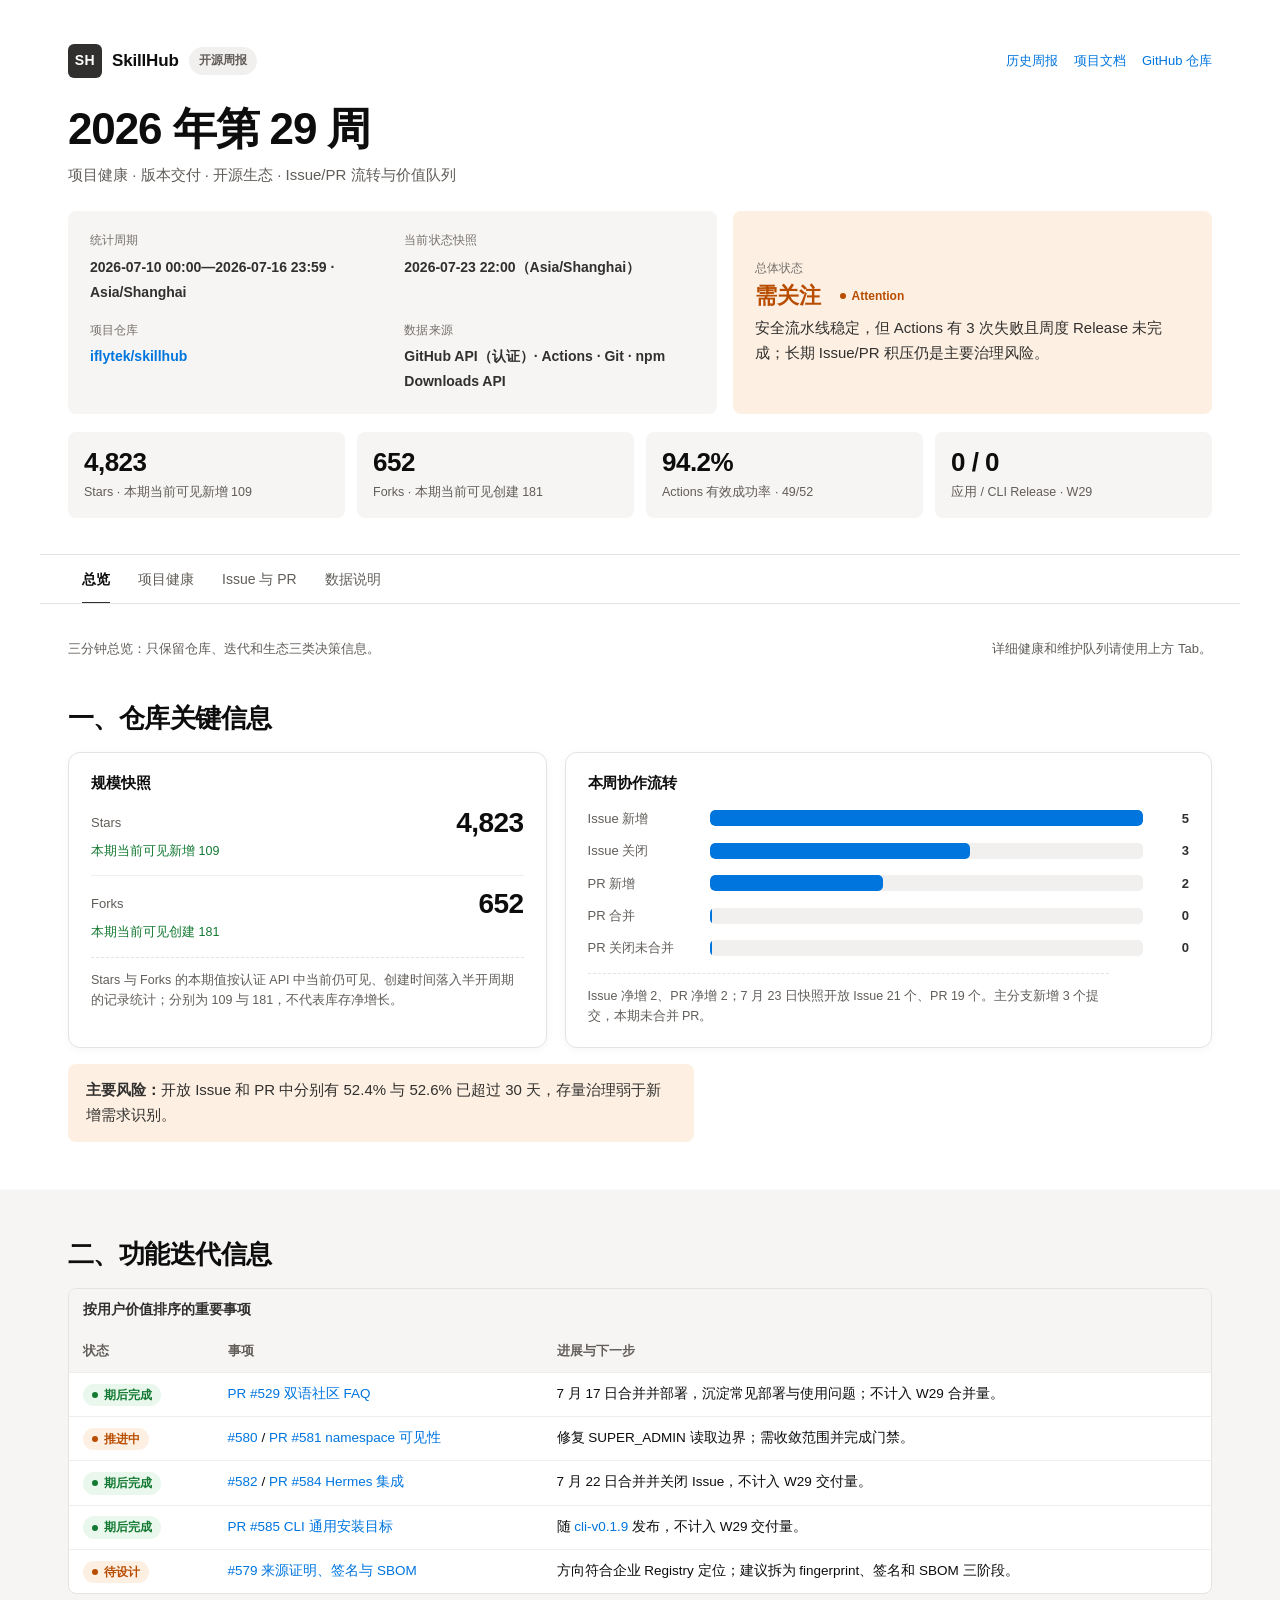
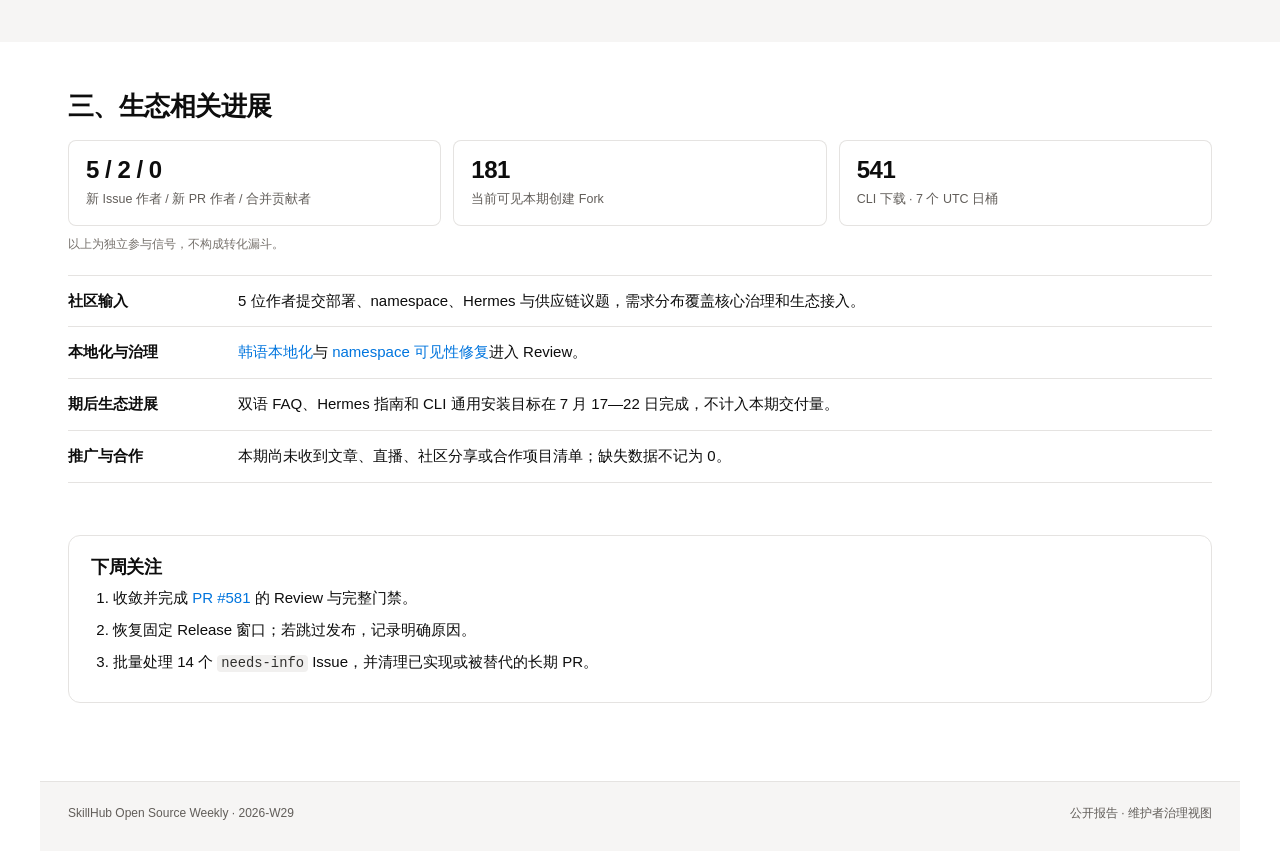
==== commit f0a1c959: "fix(report): close weekly periods on Thursday night Signed-off-by: ylhu16 <ylhu16@iflytek.com>" ====
--- a/site/reports/2026-W29/index.html
+++ b/site/reports/2026-W29/index.html
@@ -1194,14 +1194,14 @@
 <body>
   <a class="skip-link" href="#report-content">跳到报告正文</a>
   <article class="report"
-    data-period-start="2026-07-09T00:00:00+08:00"
-    data-period-end="2026-07-16T00:00:00+08:00"
+    data-period-start="2026-07-10T00:00:00+08:00"
+    data-period-end="2026-07-17T00:00:00+08:00"
     data-period-boundary="[)"
     data-snapshot-at="2026-07-23T22:00:00+08:00"
     data-star-evidence="current-visible-arrivals"
     data-star-api-status="success"
-    data-star-arrivals="117"
-    data-star-observed-at="2026-07-31T15:48:23+08:00"
+    data-star-arrivals="109"
+    data-star-observed-at="2026-07-31T16:35:58+08:00"
     data-star-start-at=""
     data-star-end-at="">
     <header class="masthead">
@@ -1224,7 +1224,7 @@
           <div class="meta-grid">
             <div class="meta-item">
               <span class="key">统计周期</span>
-              <span class="value">2026-07-09 00:00—2026-07-16 00:00 · Asia/Shanghai · [)</span>
+              <span class="value">2026-07-10 00:00—2026-07-16 23:59 · Asia/Shanghai</span>
             </div>
             <div class="meta-item">
               <span class="key">当前状态快照</span>
@@ -1246,13 +1246,13 @@
             <strong>需关注</strong>
             <span class="status warn">Attention</span>
           </div>
-          <p>安全流水线稳定，但 Actions 有 5 次失败且周度 Release 未完成；长期 Issue/PR 积压仍是主要治理风险。</p>
+          <p>安全流水线稳定，但 Actions 有 3 次失败且周度 Release 未完成；长期 Issue/PR 积压仍是主要治理风险。</p>
         </div>
       </div>
       <div class="metrics" aria-label="四项核心指标">
-        <div class="metric"><strong>4,823</strong><span>Stars · 本期当前可见新增 117</span></div>
-        <div class="metric"><strong>652</strong><span>Forks · 本期当前可见创建 188</span></div>
-        <div class="metric"><strong>91.7%</strong><span>Actions 有效成功率 · 55/60</span></div>
+        <div class="metric"><strong>4,823</strong><span>Stars · 本期当前可见新增 109</span></div>
+        <div class="metric"><strong>652</strong><span>Forks · 本期当前可见创建 181</span></div>
+        <div class="metric"><strong>94.2%</strong><span>Actions 有效成功率 · 49/52</span></div>
         <div class="metric"><strong>0 / 0</strong><span>应用 / CLI Release · W29</span></div>
       </div>
     </header>
@@ -1287,26 +1287,26 @@
                 <div class="snapshot-row">
                   <span class="snapshot-label">Stars</span>
                   <strong>4,823</strong>
-                  <span class="snapshot-change positive">本期当前可见新增 117</span>
+                  <span class="snapshot-change positive">本期当前可见新增 109</span>
                 </div>
                 <div class="snapshot-row">
                   <span class="snapshot-label">Forks</span>
                   <strong>652</strong>
-                  <span class="snapshot-change positive">本期当前可见创建 188</span>
+                  <span class="snapshot-change positive">本期当前可见创建 181</span>
                 </div>
               </div>
-              <p class="chart-note">Stars 与 Forks 的本期值按认证 API 中当前仍可见、创建时间落入半开周期的记录统计；分别为 117 与 188，不代表库存净增长。</p>
+              <p class="chart-note">Stars 与 Forks 的本期值按认证 API 中当前仍可见、创建时间落入半开周期的记录统计；分别为 109 与 181，不代表库存净增长。</p>
             </div>
             <div class="chart-box" data-module="weekly-collaboration-chart">
               <h3>本周协作流转</h3>
-              <div class="bars" role="img" aria-label="W29 协作流转：Issue 新增 5 个、关闭 3 个；PR 新增 4 个、合并 0 个、关闭未合并 0 个">
+              <div class="bars" role="img" aria-label="W29 协作流转：Issue 新增 5 个、关闭 3 个；PR 新增 2 个、合并 0 个、关闭未合并 0 个">
                 <div class="bar-row"><span class="bar-label">Issue 新增</span><span class="bar-track"><span class="bar-fill" style="width:100%"></span></span><span class="bar-value">5</span></div>
                 <div class="bar-row"><span class="bar-label">Issue 关闭</span><span class="bar-track"><span class="bar-fill" style="width:60%"></span></span><span class="bar-value">3</span></div>
-                <div class="bar-row"><span class="bar-label">PR 新增</span><span class="bar-track"><span class="bar-fill" style="width:66.7%"></span></span><span class="bar-value">4</span></div>
+                <div class="bar-row"><span class="bar-label">PR 新增</span><span class="bar-track"><span class="bar-fill" style="width:40%"></span></span><span class="bar-value">2</span></div>
                 <div class="bar-row"><span class="bar-label">PR 合并</span><span class="bar-track"><span class="bar-fill" style="width:0%"></span></span><span class="bar-value">0</span></div>
                 <div class="bar-row"><span class="bar-label">PR 关闭未合并</span><span class="bar-track"><span class="bar-fill" style="width:0%"></span></span><span class="bar-value">0</span></div>
               </div>
-              <p class="chart-note">Issue 净增 2、PR 净增 4；7 月 23 日快照开放 Issue 21 个、PR 19 个。主分支新增 2 个提交，本期未形成 Merge Commit。</p>
+              <p class="chart-note">Issue 净增 2、PR 净增 2；7 月 23 日快照开放 Issue 21 个、PR 19 个。主分支新增 3 个提交，本期未合并 PR。</p>
             </div>
           </div>
           <p class="risk-note"><strong>主要风险：</strong>开放 Issue 和 PR 中分别有 52.4% 与 52.6% 已超过 30 天，存量治理弱于新增需求识别。</p>
@@ -1354,15 +1354,15 @@
         <section class="report-section" data-module="ecosystem-progress" aria-labelledby="ecosystem-title">
           <h2 id="ecosystem-title">三、生态相关进展</h2>
           <div class="ecosystem-signals" data-module="ecosystem-signals" role="img"
-            aria-label="W29 开源生态参与信号：5 位新 Issue 作者、4 位新 PR 作者、0 位合并贡献者；当前可见本期创建 Fork 188 个；SkillHub CLI 在 2026 年 7 月 9 日至 15 日 UTC 日桶下载 534 次">
-            <div class="ecosystem-signal"><strong>5 / 4 / 0</strong><span>新 Issue 作者 / 新 PR 作者 / 合并贡献者</span></div>
-            <div class="ecosystem-signal"><strong>188</strong><span>当前可见本期创建 Fork</span></div>
-            <div class="ecosystem-signal"><strong>534</strong><span>CLI 下载 · 7 个 UTC 日桶</span></div>
+            aria-label="W29 开源生态参与信号：5 位新 Issue 作者、2 位新 PR 作者、0 位合并贡献者；当前可见本期创建 Fork 181 个；SkillHub CLI 在 2026 年 7 月 10 日至 16 日 UTC 日桶下载 541 次">
+            <div class="ecosystem-signal"><strong>5 / 2 / 0</strong><span>新 Issue 作者 / 新 PR 作者 / 合并贡献者</span></div>
+            <div class="ecosystem-signal"><strong>181</strong><span>当前可见本期创建 Fork</span></div>
+            <div class="ecosystem-signal"><strong>541</strong><span>CLI 下载 · 7 个 UTC 日桶</span></div>
             <p class="ecosystem-signal-note">以上为独立参与信号，不构成转化漏斗。</p>
           </div>
           <ul class="ecosystem-list">
             <li><strong>社区输入</strong><span>5 位作者提交部署、namespace、Hermes 与供应链议题，需求分布覆盖核心治理和生态接入。</span></li>
-            <li><strong>本地化与部署</strong><span><a href="https://github.com/iflytek/skillhub/pull/578">韩语本地化</a>、<a href="https://github.com/iflytek/skillhub/pull/576">可配置 Base Path</a>与 <a href="https://github.com/iflytek/skillhub/pull/575">部署 Cookie 配置</a>进入 Review。</span></li>
+            <li><strong>本地化与治理</strong><span><a href="https://github.com/iflytek/skillhub/pull/578">韩语本地化</a>与 <a href="https://github.com/iflytek/skillhub/pull/581">namespace 可见性修复</a>进入 Review。</span></li>
             <li><strong>期后生态进展</strong><span>双语 FAQ、Hermes 指南和 CLI 通用安装目标在 7 月 17—22 日完成，不计入本期交付量。</span></li>
             <li><strong>推广与合作</strong><span>本期尚未收到文章、直播、社区分享或合作项目清单；缺失数据不记为 0。</span></li>
           </ul>
@@ -1390,21 +1390,21 @@
           <div class="health-cards">
             <article class="health-card">
               <div class="top"><span class="name">工程稳定性</span><span class="status warn">需关注</span></div>
-              <div class="health-metric">91.7% <small>55/60</small></div>
-              <p>5 次失败中有 4 次来自 PR E2E。</p>
+              <div class="health-metric">94.2% <small>49/52</small></div>
+              <p>3 次失败均来自 PR E2E。</p>
               <div class="detail">有效成功率只统计实际成功与失败。</div>
             </article>
             <article class="health-card">
               <div class="top"><span class="name">安全流水线</span><span class="status ok">稳定</span></div>
-              <div class="health-metric">9 / 9 <small>执行成功</small></div>
+              <div class="health-metric">7 / 7 <small>执行成功</small></div>
               <p>本期没有等待授权或失败记录。</p>
               <div class="detail">执行成功不代表公开漏洞数量为 0。</div>
             </article>
             <article class="health-card">
               <div class="top"><span class="name">自动化运营</span><span class="status warn">需关注</span></div>
-              <div class="health-metric">27 / 28 <small>Backlog Rescore</small></div>
+              <div class="health-metric">28 / 28 <small>Backlog Rescore</small></div>
               <p>Issue Triage 实际执行 5 次并全部成功。</p>
-              <div class="detail">Rescore 有 1 次失败，另有 12 次条件跳过。</div>
+              <div class="detail">Issue Triage 另有 7 次、奖励认领 3 次条件跳过。</div>
             </article>
             <article class="health-card">
               <div class="top"><span class="name">Release 交付</span><span class="status risk">风险</span></div>
@@ -1429,20 +1429,18 @@
 
         <section class="report-section" data-module="workflow-execution" aria-labelledby="ci-title">
           <h2 id="ci-title">CI 与自动化执行</h2>
-          <p class="section-lead">统计期内有 76 条 Actions 记录，其中 55 次成功、5 次失败、15 次跳过、1 次取消。</p>
+          <p class="section-lead">统计期内有 62 条 Actions 记录，其中 49 次成功、3 次失败、10 次跳过。</p>
           <div class="chart-box" data-module="actions-outcome-chart">
             <h3>Actions 结果构成</h3>
-            <div class="segbar" role="img" aria-label="W29 Actions 共 76 条记录：成功 55，失败 5，条件跳过 15，取消 1">
-              <span class="seg-success" style="width:72.37%"></span>
-              <span class="seg-failure" style="width:6.58%"></span>
-              <span class="seg-skipped" style="width:19.74%"></span>
-              <span class="seg-cancelled" style="width:1.31%"></span>
+            <div class="segbar" role="img" aria-label="W29 Actions 共 62 条记录：成功 49，失败 3，条件跳过 10">
+              <span class="seg-success" style="width:79.03%"></span>
+              <span class="seg-failure" style="width:4.84%"></span>
+              <span class="seg-skipped" style="width:16.13%"></span>
             </div>
             <div class="chart-legend" aria-hidden="true">
-              <span><i class="seg-success"></i>成功 <b>55</b></span>
-              <span><i class="seg-failure"></i>失败 <b>5</b></span>
-              <span><i class="seg-skipped"></i>跳过 <b>15</b></span>
-              <span><i class="seg-cancelled"></i>取消 <b>1</b></span>
+              <span><i class="seg-success"></i>成功 <b>49</b></span>
+              <span><i class="seg-failure"></i>失败 <b>3</b></span>
+              <span><i class="seg-skipped"></i>跳过 <b>10</b></span>
             </div>
           </div>
           <div class="table-wrap">
@@ -1452,17 +1450,16 @@
                 <tr><th>工作流</th><th class="number">总记录</th><th class="number">成功</th><th class="number">失败</th><th class="number">等待授权</th><th class="number">跳过/取消</th></tr>
               </thead>
               <tbody>
-                <tr><td>PR Tests</td><td class="number">8</td><td class="number">8</td><td class="number">0</td><td class="number">0</td><td class="number">0</td></tr>
-                <tr><td>PR E2E Tests</td><td class="number">8</td><td class="number">3</td><td class="number">4</td><td class="number">0</td><td class="number">1</td></tr>
-                <tr><td>PR Scripts</td><td class="number">3</td><td class="number">3</td><td class="number">0</td><td class="number">0</td><td class="number">0</td></tr>
-                <tr><td>Security</td><td class="number">9</td><td class="number">9</td><td class="number">0</td><td class="number">0</td><td class="number">0</td></tr>
-                <tr><td>Issue Backlog Rescore</td><td class="number">28</td><td class="number">27</td><td class="number">1</td><td class="number">0</td><td class="number">0</td></tr>
-                <tr><td>Issue Triage</td><td class="number">17</td><td class="number">5</td><td class="number">0</td><td class="number">0</td><td class="number">12</td></tr>
+                <tr><td>PR Tests</td><td class="number">6</td><td class="number">6</td><td class="number">0</td><td class="number">0</td><td class="number">0</td></tr>
+                <tr><td>PR E2E Tests</td><td class="number">6</td><td class="number">3</td><td class="number">3</td><td class="number">0</td><td class="number">0</td></tr>
+                <tr><td>Security</td><td class="number">7</td><td class="number">7</td><td class="number">0</td><td class="number">0</td><td class="number">0</td></tr>
+                <tr><td>Issue Backlog Rescore</td><td class="number">28</td><td class="number">28</td><td class="number">0</td><td class="number">0</td><td class="number">0</td></tr>
+                <tr><td>Issue Triage</td><td class="number">12</td><td class="number">5</td><td class="number">0</td><td class="number">0</td><td class="number">7</td></tr>
                 <tr><td>Claim Issue Reward</td><td class="number">3</td><td class="number">0</td><td class="number">0</td><td class="number">0</td><td class="number">3</td></tr>
               </tbody>
             </table>
           </div>
-          <p class="risk-note"><strong>本期薄弱点：</strong>PR E2E 7 次实际形成结论，其中 4 次失败，另有 1 次取消；Backlog Rescore 另有 1 次失败。</p>
+          <p class="risk-note"><strong>本期薄弱点：</strong>PR E2E 6 次实际形成结论，其中 3 次失败；其余实际执行的工作流均成功。</p>
         </section>
 
         <section class="report-section" data-module="delivery-and-backlog" aria-labelledby="delivery-title">
@@ -1470,7 +1467,7 @@
           <div class="health-grid">
             <article class="health-note">
               <h3>安全与供应链</h3>
-              <p>Security 实际执行 9 次并全部成功。仓库保留 CodeQL 定时扫描和 dependency review；公开数据无法确认未修复告警数量。</p>
+              <p>Security 实际执行 7 次并全部成功。仓库保留 CodeQL 定时扫描和 dependency review；公开数据无法确认未修复告警数量。</p>
             </article>
             <article class="health-note">
               <h3>Release 交付</h3>
@@ -1517,17 +1514,17 @@
 
         <section class="report-section" data-module="observable-response" aria-labelledby="response-title">
           <h2 id="response-title">社区响应</h2>
-          <p>5 个新增 Issue 中，部署阻断问题 <a href="https://github.com/iflytek/skillhub/issues/574">#574</a> 和 CLI 可见性问题 <a href="https://github.com/iflytek/skillhub/issues/577">#577</a> 在本期关闭；namespace 问题 <a href="https://github.com/iflytek/skillhub/issues/580">#580</a> 形成配对 PR #581。按“关闭或形成配对实现”统计，可观察处置覆盖为 3/5。</p>
+          <p>5 个新增 Issue 中，CLI 可见性问题 <a href="https://github.com/iflytek/skillhub/issues/577">#577</a> 在本期关闭；namespace 问题 <a href="https://github.com/iflytek/skillhub/issues/580">#580</a> 形成配对 PR #581。按“关闭或形成配对实现”统计，可观察处置覆盖为 2/5。</p>
           <div class="table-wrap">
             <table>
               <caption>新增 Issue 的首次可观察处置</caption>
               <thead><tr><th>Issue</th><th>首次处置</th><th>耗时</th><th>状态</th></tr></thead>
               <tbody>
-                <tr><td><a href="https://github.com/iflytek/skillhub/issues/574">#574</a></td><td>形成部署修复 PR #575</td><td>约 4 小时</td><td>本期关闭</td></tr>
                 <tr><td><a href="https://github.com/iflytek/skillhub/issues/577">#577</a></td><td>确认 ClawHub CLI 兼容边界</td><td>未取得</td><td>本期关闭</td></tr>
                 <tr><td><a href="https://github.com/iflytek/skillhub/issues/580">#580</a></td><td>形成配对 PR #581</td><td>约 13 小时</td><td>推进中</td></tr>
                 <tr><td><a href="https://github.com/iflytek/skillhub/issues/582">#582</a></td><td>期后形成 Hermes 指南 PR #584</td><td>期后</td><td>期后完成</td></tr>
                 <tr><td><a href="https://github.com/iflytek/skillhub/issues/579">#579</a></td><td>本期未观察到明确执行结论</td><td>未取得</td><td>待确认</td></tr>
+                <tr><td><a href="https://github.com/iflytek/skillhub/issues/583">#583</a></td><td>本期未观察到明确执行结论</td><td>未取得</td><td>待安全评审</td></tr>
               </tbody>
             </table>
           </div>
@@ -1545,7 +1542,7 @@
           <h2 id="flow-title">本周 Issue 与 PR 流转</h2>
           <div class="flow-summary">
             <div class="flow-item"><strong>Issue +5 / -3</strong><span>净增 2 · 7 月 23 日快照开放 21</span></div>
-            <div class="flow-item"><strong>PR +4 / 合并 0</strong><span>关闭未合并 0 · 净增 4 · 7 月 23 日快照开放 19</span></div>
+            <div class="flow-item"><strong>PR +2 / 合并 0</strong><span>关闭未合并 0 · 净增 2 · 7 月 23 日快照开放 19</span></div>
           </div>
 
           <h3>新增 Issue（按价值排序）</h3>
@@ -1554,10 +1551,10 @@
               <caption class="sr-only">W29 新增 Issue 价值排序</caption>
               <thead><tr><th>价值</th><th>Issue</th><th>判断</th><th>当前进展</th></tr></thead>
               <tbody>
-                <tr><td><span class="value-level value-a">A</span></td><td><a href="https://github.com/iflytek/skillhub/issues/574">#574 Release Compose 启动失败</a></td><td>直接阻断生产部署。</td><td>形成 PR #575，并在本期关闭。</td></tr>
                 <tr><td><span class="value-level value-a">A</span></td><td><a href="https://github.com/iflytek/skillhub/issues/580">#580 SUPER_ADMIN namespace 可见性</a></td><td>企业治理核心体验问题。</td><td>配对 PR #581 仍开放。</td></tr>
                 <tr><td><span class="value-level value-b">B</span></td><td><a href="https://github.com/iflytek/skillhub/issues/579">#579 来源证明、签名与 SBOM</a></td><td>战略价值高，当前范围过大。</td><td>待拆分设计。</td></tr>
                 <tr><td><span class="value-level value-c">C</span></td><td><a href="https://github.com/iflytek/skillhub/issues/582">#582 Hermes Skill 集成</a></td><td>边界清晰的生态文档需求。</td><td>期后合并并关闭。</td></tr>
+                <tr><td><span class="value-level value-b">B</span></td><td><a href="https://github.com/iflytek/skillhub/issues/583">#583 DingTalk OAuth</a></td><td>企业身份接入价值高，需严格审查安全边界。</td><td>与 PR #467 配对，仍待集中评审。</td></tr>
                 <tr><td><span class="value-level value-d">D</span></td><td><a href="https://github.com/iflytek/skillhub/issues/577">#577 ClawHub visibility 参数</a></td><td>上游 CLI 能力边界问题。</td><td>本期关闭，不进入 SkillHub 实现队列。</td></tr>
               </tbody>
             </table>
@@ -1570,10 +1567,8 @@
               <thead><tr><th>类型</th><th>价值</th><th>PR</th><th>结果与判断</th></tr></thead>
               <tbody>
                 <tr><td>新增</td><td><span class="value-level value-a">A</span></td><td><a href="https://github.com/iflytek/skillhub/pull/581">#581 namespace 可见性</a></td><td>价值高、范围较大，需收敛并重跑门禁。</td></tr>
-                <tr><td>新增</td><td><span class="value-level value-a">A</span></td><td><a href="https://github.com/iflytek/skillhub/pull/575">#575 部署 Cookie 配置</a></td><td>回应启动阻断问题 #574；期后关闭未合并。</td></tr>
-                <tr><td>新增</td><td><span class="value-level value-b">B</span></td><td><a href="https://github.com/iflytek/skillhub/pull/576">#576 可配置 Base Path</a></td><td>支持子路径部署，期末仍开放。</td></tr>
                 <tr><td>新增</td><td><span class="value-level value-c">C</span></td><td><a href="https://github.com/iflytek/skillhub/pull/578">#578 韩语本地化</a></td><td>扩大本地化覆盖，期后关闭未合并。</td></tr>
-                <tr><td>本期结果</td><td>—</td><td>合并 0 / 关闭未合并 0</td><td>4 个新增 PR 均在期末保持开放。</td></tr>
+                <tr><td>本期结果</td><td>—</td><td>合并 0 / 关闭未合并 0</td><td>2 个新增 PR 均在期末保持开放。</td></tr>
               </tbody>
             </table>
           </div>
@@ -1645,11 +1640,11 @@
         <section class="report-section" data-module="metric-definitions" aria-labelledby="method-title">
           <h2 id="method-title">统计口径</h2>
           <ul class="method-list">
-            <li><strong>统计周期</strong><span>2026-07-09 00:00—2026-07-16 00:00，Asia/Shanghai，采用半开区间 <code>[period_start, period_end)</code>；对应 UTC 为 7 月 8 日 16:00 至 7 月 15 日 16:00。</span></li>
+            <li><strong>统计周期</strong><span>展示为 2026-07-10 00:00—2026-07-16 23:59，Asia/Shanghai；程序过滤采用等价半开区间 <code>[2026-07-10 00:00, 2026-07-17 00:00)</code>，对应 UTC 为 7 月 9 日 16:00 至 7 月 16 日 16:00。</span></li>
             <li><strong>当前快照</strong><span>2026-07-23 22:00；开放 Issue/PR、Stars、Forks 和 Watchers 是期后快照，不回填为 W29 流量。</span></li>
-            <li><strong>Star 证据</strong><span>117 表示 7 月 31 日 15:48 认证 API 中，<code>starred_at</code> 落入本期且当前仍可见的 Stargazer；它不代表 Star 库存净增长。</span></li>
-            <li><strong>期后进展</strong><span>7 月 16 日 00:00 及以后发生的合并、关闭和 Release 仅说明后续结果，明确不计入 W29。</span></li>
-            <li><strong>周期衔接</strong><span>W29 截止时间与 W30 起始时间均为 7 月 16 日 00:00，相邻报告无重叠；边界时刻事件只进入后一周期。</span></li>
+            <li><strong>Star 证据</strong><span>109 表示 7 月 31 日 16:35 认证 API 中，<code>starred_at</code> 落入本期且当前仍可见的 Stargazer；它不代表 Star 库存净增长。</span></li>
+            <li><strong>期后进展</strong><span>7 月 17 日 00:00 及以后发生的合并、关闭和 Release 仅说明后续结果，明确不计入 W29。</span></li>
+            <li><strong>周期衔接</strong><span>W29 的排他截止与 W30 起始均为 7 月 17 日 00:00，相邻报告无重叠；周四 23:59 后的事件进入下一期。</span></li>
             <li><strong>Actions 成功率</strong><span><code>success / (success + failure)</code>；等待授权和条件性跳过不进入分母。</span></li>
             <li><strong>Issue / PR</strong><span>GitHub Issues API 会同时返回 PR，本报告将两者分开统计；价值 A—D 为人工治理判断。</span></li>
             <li><strong>推广数据</strong><span>推广动作由维护者补录；Fork、下载、Issue 作者和 PR 作者是不同信号，不作为转化漏斗。</span></li>
@@ -1665,7 +1660,7 @@
               <tbody>
                 <tr><td>GitHub API（认证）</td><td>仓库、Issue、PR、Release、Actions、Fork、Stargazer <code>starred_at</code></td><td>没有周期起止两份库存快照；当前可见新增不等于净增长。</td></tr>
                 <tr><td>GitHub Actions 与本地 Git</td><td>流水线运行、恢复证据和变更核对</td><td>外部 PR 等待授权时无实际执行样本。</td></tr>
-                <tr><td>npm Downloads API</td><td><code>@astron-team/skillhub</code> 的 7 个 UTC 日桶</td><td>534 次下载不等同于独立用户，且覆盖范围与 Asia/Shanghai 周期不完全对齐。</td></tr>
+                <tr><td>npm Downloads API</td><td><code>@astron-team/skillhub</code> 的 7 个 UTC 日桶</td><td>541 次下载不等同于独立用户，且覆盖范围与 Asia/Shanghai 周期不完全对齐。</td></tr>
                 <tr><td>维护者人工底稿</td><td>价值排序、推广动作和期后确认</td><td>推广动作尚未提供。</td></tr>
               </tbody>
             </table>
